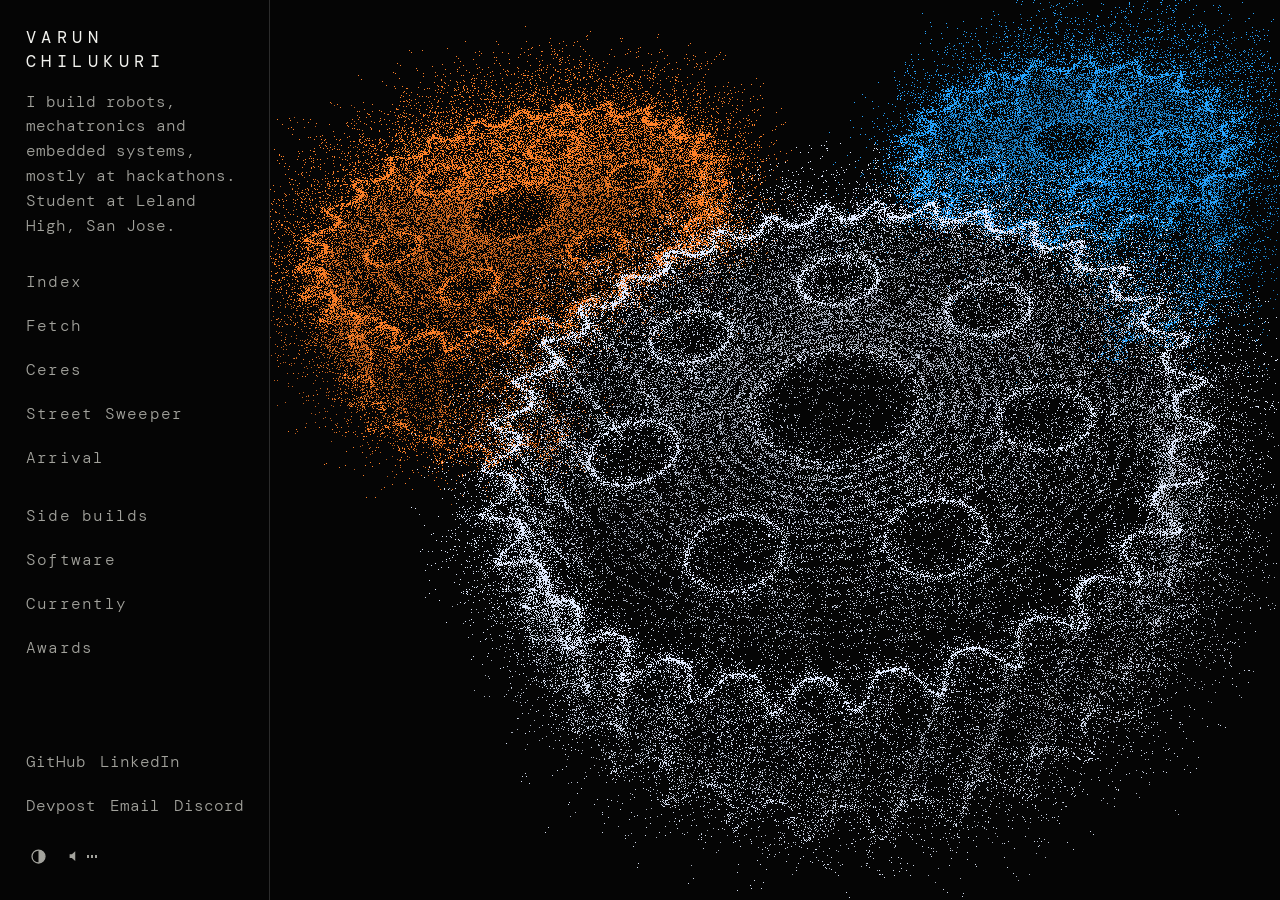
==== index.html @ 0a439619 "Add Index at the top of the projects, and 1st Overall at Bay Valley Hacks to Awards Co-Authored-By: " ====
<!DOCTYPE html>
<html lang="en">
<head>
<meta charset="UTF-8">
<meta name="viewport" content="width=device-width, initial-scale=1.0">
<title>Varun Chilukuri</title>
<meta name="description" content="Varun Chilukuri is a student engineer at Leland High School building robots, mechatronics and embedded systems, mostly at hackathons.">
<meta name="author" content="Varun Chilukuri">
<meta name="keywords" content="Varun Chilukuri, robotics, mechatronics, embedded systems, Fetch robot, Ceres, Leland High School, hackathon, CAD, 3D printing">
<meta name="theme-color" content="#050505">
<meta name="color-scheme" content="dark">

<meta property="og:type" content="profile">
<meta property="og:title" content="Varun Chilukuri">
<meta property="og:description" content="Student engineer building robots, mechatronics and embedded systems from scratch.">
<meta property="og:image" content="images/fetch-1.jpg">
<meta name="twitter:card" content="summary_large_image">
<meta name="twitter:title" content="Varun Chilukuri">
<meta name="twitter:description" content="Student engineer building robots, mechatronics and embedded systems from scratch.">
<meta name="twitter:image" content="images/fetch-1.jpg">

<link rel="icon" type="image/svg+xml" href="images/favicon.svg">
<link rel="icon" type="image/png" sizes="32x32" href="images/favicon-32.png">
<link rel="icon" type="image/png" sizes="512x512" href="images/favicon-512.png">
<link rel="apple-touch-icon" sizes="180x180" href="images/apple-touch-icon.png">
<link rel="preconnect" href="https://fonts.googleapis.com">
<link rel="preconnect" href="https://fonts.gstatic.com" crossorigin>
<link href="https://fonts.googleapis.com/css2?family=DM+Mono:wght@300;400&display=swap" rel="stylesheet">
<link rel="stylesheet" href="css/style.css?v=815">

<script type="application/ld+json">
{
  "@context": "https://schema.org",
  "@type": "Person",
  "name": "Varun Chilukuri",
  "alternateName": "vrun-systems26",
  "description": "Student engineer specializing in robotics, mechatronics, embedded systems, and 3D printing. Built Index, a voice-controlled robotic cabinet (1st Place Overall at Bay Valley Hacks), and co-founded Fetch (1st Place Overall at CSI Hacks).",
  "affiliation": { "@type": "EducationalOrganization", "name": "Leland High School" },
  "jobTitle": "Student Engineer",
  "knowsAbout": ["Robotics", "Mechatronics", "Embedded Systems", "CAD", "3D Printing", "Electronics"],
  "address": { "@type": "PostalAddress", "addressLocality": "San Jose", "addressRegion": "CA", "addressCountry": "US" },
  "sameAs": [
    "https://github.com/vrun-systems26",
    "https://www.linkedin.com/in/varunchilukuri26/",
    "https://devpost.com/varunchilukuri7"
  ]
}
</script>
<script>try { if (localStorage.getItem("vc-bg") === "paper") document.documentElement.dataset.bg = "paper"; } catch (e) {}</script>
</head>
<body>
<canvas id="c" aria-hidden="true"></canvas>
<main class="deck" id="deck"></main>
<noscript><main style="max-width:680px;margin:0 auto;padding:24px"><h1>Varun Chilukuri</h1><p>I build robots, mechatronics and embedded systems, mostly at hackathons. Student at Leland High, San Jose.</p><section><h2>Index</h2><p>Solo · 1st Overall, Bay Valley Hacks</p><img src="images/index-1.jpg" alt="Index, a robotic cabinet with 15 compartments on a 3-axis gantry, next to the laptop running its voice agent" style="max-width:100%"><p>A voice-controlled robotic cabinet. Ask for what you need, by voice or from your phone, and a 3-axis robot pulls the exact tray out of 15 compartments, brings it within reach, and puts it back when you&#x27;re done. Made for people who can&#x27;t easily reach, search or remember, for about $300 in parts.</p><p>The AI voice agent can only act through verified commands: the page sends GO n, and the robot has to answer ACK n or the move is rejected. It only offers what&#x27;s in stock and moves only after you say yes.</p><p>Controller: Maker-ESP32 with its own Wi-Fi and phone page</p><p>Motion: X and Z steppers on belts and linear rails; servo rack and pinion for depth</p><p>Gripper: Electromagnet onto a steel washer in each 3D-printed tray</p><p>Voice: ElevenLabs agent with three client tools</p><p><a href="https://github.com/vrun-systems26/IndeX">GitHub ↗</a></p><p><a href="https://index-robot-cabinet.vercel.app">Live ↗</a></p><p><a href="https://youtu.be/VH-3CrXZQcE">Demo ↗</a></p></section><section><h2>Fetch</h2><p>Co-founder · hardware lead · CSI Hacks</p><img src="images/fetch-1.jpg" alt="Fetch, a mecanum-drive robot with a trash-can body, on a tile floor" style="max-width:100%"><p>A trash can that drives itself to whoever calls it, finding its way with AprilTags instead of lidar. Built in about 8 hours; I did the CAD, electronics and hardware.</p><p>Compute: Pi 4 + Arduino Uno R4</p><p>Drive: 4× NEMA 17, mecanum</p><p>Navigation: AprilTag + QR, ultrasonic e-stop</p><p><a href="https://github.com/vrun-systems26/Fetch-CSI-Hacks">GitHub ↗</a></p><p><a href="https://devpost.com/varunchilukuri7">Devpost ↗</a></p></section><section><h2>Ceres</h2><p>Co-founder · hardware lead · Berkeley Robotics Hackathon</p><img src="images/ceres-1.jpg" alt="Ceres agriculture robot, four-wheel chassis with pan-tilt camera mount" style="max-width:100%"><p>An affordable crop-scouting robot that spots diseased leaves with a VLM we trained, and probes the soil with a rack-and-pinion arm. Built in about 7 hours; I did the hardware.</p><p>Compute: Pi 4 + Arduino Mega</p><p>Drive: 4WD, dual L298N</p><p>Sensing: MG996R pan-tilt camera, STEMMA soil probe</p><p><a href="https://github.com/vrun-systems26/Ceres/tree/master">GitHub ↗</a></p><p><a href="https://www.youtube.com/watch?v=oX8thTSngGY">Demo ↗</a></p></section><section><h2>Street Sweeper</h2><p>Team of 4 · hardware &amp; electronics · Milpitas Hacks</p><img src="images/street-sweeper-1.jpg" alt="Street Sweeper robot with a phone mounted as its camera" style="max-width:100%"><p>A trash-collecting robot you drive by typing commands, so playing with it doubles as a coding lesson.</p><p>Compute: ESP32</p><p>Drive: L298N, two-wheel drive</p><p>Intake: Camera-guided</p><p><a href="https://github.com/vrun-systems26/Street-Sweeper-Milpitas-Hacks">GitHub ↗</a></p></section><section><h2>Arrival</h2><p>Team of 30 · people &amp; safety lead · Nebius × NVIDIA AI Hackathon</p><img src="images/arrival-1.jpg" alt="One iPhone scan of a kitchen drawn up as a floor plan, with the scan path" style="max-width:100%"><p>One iPhone scan of a kitchen becomes a physics twin, a robot arm working around walking people, and a dataset NVIDIA GR00T trains on. Fine-tuned on it, GR00T passed 39 of 48 trials, up from 26. I stress-tested every room (288 of 288 runs, zero contacts with people), hunted down bugs and gaps, and recorded much of the demo video.</p><p>Led: People &amp; safety</p><p>Built: RoboCasa layouts within 2.5 cm; 104 demos from 14 human ones</p><p>Fixed: Walker contacts 3 → 0; Franka oven 12/14 → 14/14</p><p>Shipped: 41 of 418 merged PRs</p><p><a href="https://github.com/AvnehSBhatia/ExeaLabsNvidiaHacks">GitHub ↗</a></p><p><a href="https://arrival.exealabs.org">Live ↗</a></p><p><a href="https://www.youtube.com/watch?v=EdZCukpGx00">Demo ↗</a></p></section><section><h2>HocDiuTempusSumpsit</h2><p>Solo · Bluetooth robotic arm</p><img src="images/arm-2.jpg" alt="HocDiuTempusSumpsit robotic arm with its wireless remote" style="max-width:100%"><p>A 4-bar linkage arm with a three-finger helical-gear gripper. When the elbow couldn&#x27;t hold the load, I reworked the joint geometry instead of buying a bigger servo.</p><p>Control: 2× ESP-WROOM-32 + PCA9685, BLE</p><p>Servos: MG996R, SG90, A330</p><p><a href="https://github.com/vrun-systems26/Bluetooth-Robotic-Arm">GitHub ↗</a></p></section><section><h2>The Eclipse Lamp</h2><p>Covert hardware</p><img src="images/eclipse-lamp-device.jpg" alt="The Eclipse Lamp internals, Raspberry Pi, gears, and 3D-printed shutter housing" style="max-width:100%"><p>Looks like a normal lamp. Inside, a motorized shutter and a sweeping camera spot people and alert your phone.</p><p><a href="https://github.com/vrun-systems26/The-Eclipse-Lamp">GitHub ↗</a></p></section><section><h2>MagLift</h2><p>Solo · science fair</p><img src="images/maglift.jpg" alt="MagLift science fair board with the magnetic crane prototype" style="max-width:100%"><p>A magnetic crane prototype with joystick and touch-pad control. Designed, built and coded solo.</p></section><section><h2>MARS-61</h2><p>Concept · on hold</p><img src="images/mars61.jpg" alt="MARS-61 herringbone gear reduction next to its NEMA 17 drive motor" style="max-width:100%"><p>A heavy arm with a dual NEMA 17 shoulder and a custom 5:17 herringbone reduction. On hold, not forgotten.</p></section><section><h2>Gaming Mouse</h2><p>Built from scratch</p><img src="images/gaming-mouse.jpg" alt="Custom gaming mouse CAD model with a hex-vented shell" style="max-width:100%"><p>A mouse on a XIAO ESP32-S3 with an optical sensor, LiPo power, and arrow keys built into the shell.</p><p><a href="https://github.com/vrun-systems26/Custom-Gaming-Mouse">GitHub ↗</a></p></section><section><h2>WattWatch</h2><p>Non-invasive current sensing · ESP32</p><img src="images/wattwatch-1.jpg" alt="WattWatch PCB 3D render with the ESP32 module, current-sense, alarm and LED sections" style="max-width:100%"><p>Clips onto an appliance&#x27;s power cord, with no wiring cut, and checks the current it draws against whether anyone is in the room. Left on in an empty room, it sounds an alarm and sends a push to your phone.</p><p>Sensing: SCT-013 current clamp, PIR motion</p><p>Compute: ESP32, true-RMS sampling</p><p>Alerts: Buzzer, OLED, WiFi push</p><p>Board: KiCad schematic + PCB, ERC/DRC clean</p><p><a href="https://github.com/vrun-systems26/WattWatch">GitHub ↗</a></p></section><section><h2>Dial</h2><p>Voice payments on Mantle</p><img src="images/dial-1.jpg" alt="Dial home page: send money home with one phone call" style="max-width:100%"><p>Send money home by talking to a voice agent in your own language. The dollars lock on the Mantle blockchain in seconds, family picks up cash at a corner shop with a 6-digit code, and anything left uncollected is refunded automatically. No smartphone, bank or app needed on either side.</p><p>Voice: ElevenLabs agent, Gemini 2.5 Flash</p><p>Chain: Solidity checks contract on Mantle</p><p>Server: Node + Express on Vercel</p><p><a href="https://github.com/vrun-systems26/Dial">GitHub ↗</a></p><p><a href="https://dial-a-dollar.vercel.app">Live ↗</a></p></section><section><h2>Recall</h2><p>Solo · speech AI for early signs of dementia</p><img src="images/recall-1.jpg" alt="Recall&#x27;s result for one check-in: a speech-change score and the markers outside the typical range" style="max-width:100%"><p>A two-minute daily voice check-in for an aging parent. A friendly voice asks one question, the parent answers out loud, and Recall scores how they spoke: pauses, word-finding gaps, vague words, vocabulary. The family watches the trend over weeks and raises a lasting change with a doctor.</p><p>The models that scored highest had learned the recordings, not the people, and failed a sanity check I built. I shipped the best model that passed. A prototype, not medical advice.</p><p>Data: 450 public interview clips, 215 people (DementiaNet)</p><p>Speech: faster-whisper transcript, 17 speech markers</p><p>Model: Knowledge-guided markers + MiniLM ensemble</p><p>Testing: No speaker in both train and test; synthetic sanity check</p><p><a href="https://github.com/vrun-systems26/recall">GitHub ↗</a></p></section><h2>Currently</h2><p>Quicksilver 604: My school&#x27;s robotics team. I also volunteer teaching LEGO robotics to elementary and middle schoolers.</p><p>Synopsys Championship: Structure-Borne Vibration Communication and Localization for In-Pipe Inspection Robots</p><p>Hackathon Club: Co-founder and vice president. About 40 members; we teach students to build projects and win hackathons.</p><p><a href="https://almadenhacks.com/">Almaden Hacks</a>: Helping host this high school hackathon for software and hardware projects in San Jose.</p><p>Speech &amp; Debate: Public forum and impromptu.</p><h2>Awards</h2><p>1st Overall, Bay Valley Hacks: Index · 400+ hackers</p><p>1st Overall, CSI Hacks: Fetch · 82+ teams</p><p>2nd Open Hardware, Berkeley Robotics Hackathon: Ceres · 80+ teams, high schoolers only</p><p>2nd Interactive Learning, Milpitas Hacks: Street Sweeper · 220+ participants</p><p>2nd Leland High School Science Fair: MagLift · 30+ submissions</p><p>1st Dan black belt, Taekwondo: Testing for 2nd Dan in December</p><p><a href="https://github.com/vrun-systems26">GitHub</a></p><p><a href="https://www.linkedin.com/in/varunchilukuri26/">LinkedIn</a></p><p><a href="https://devpost.com/varunchilukuri7">Devpost</a></p></main></noscript>
<script src="js/content.js?v=815"></script>
<script src="js/script.js?v=815"></script>
</body>
</html>
---- css/style.css ----
/* =========================================================
   Varun Chilukuri, portfolio
   pictures made of dust; a black or paper background;
   a computer gets side panels, a phone gets stacked cards
   ========================================================= */

:root { --bk: #050505; --w: #f2f2ee; --mu: #a3a39d; --rule: #2c2c2c; --card: rgba(9, 9, 9, 0.9); --ac: #e4e6ea; --act: var(--ac); --mono: "DM Mono", ui-monospace, monospace; color-scheme: dark; }
:root[data-bg="paper"] { --bk: #ebe4d4; --w: #2a2620; --mu: #5b564b; --rule: #cfc6b2; --card: rgba(244, 238, 224, 0.93); --act: color-mix(in srgb, var(--ac) 52%, #241f18); color-scheme: light; }
*, *::before, *::after { box-sizing: border-box; }
html { -webkit-text-size-adjust: 100%; text-size-adjust: 100%; }
html, body { height: 100%; }
body { margin: 0; background: var(--bk); color: var(--w); font: 300 15.5px/1.6 var(--mono); overflow: hidden; transition: background 0.7s, color 0.5s; }
:root[data-bg="paper"] body { font-weight: 400; }
img { display: block; max-width: 100%; }
a { color: inherit; }
button { font: inherit; color: inherit; background: none; border: 0; padding: 0; cursor: pointer; }
h1, h2, p, dl, dd, ol, ul, figure { margin: 0; padding: 0; }
ol, ul { list-style: none; }
b { font-weight: inherit; }
em { font-style: inherit; }
[hidden] { display: none !important; }
[tabindex="-1"]:focus { outline: none; }
:focus-visible { outline: 2px solid var(--act); outline-offset: 3px; }
::selection { background: var(--act); color: var(--bk); }

#c { position: fixed; top: 0; left: 0; width: 100%; height: 100%; height: 100lvh; display: block; }

.side { position: fixed; left: 0; top: 0; bottom: 0; width: 270px; display: flex; flex-direction: column; padding: 26px 22px 22px 26px; overflow-y: auto; scrollbar-width: none; z-index: 3; background: var(--bk); border-right: 1px solid var(--rule); transition: background 0.7s, border-color 0.7s; }
.name { font: 400 17px/1.4 var(--mono); letter-spacing: 0.32em; text-transform: uppercase; }
.name span, .name em { display: block; }
.bio { margin: 16px 0 22px; color: var(--mu); }
.list { display: flex; flex-direction: column; margin-bottom: 14px; }
.list a { position: relative; display: flex; align-items: center; min-height: 44px; text-decoration: none; letter-spacing: 0.08em; color: var(--mu); transition: color 0.3s, padding 0.3s; }
.list a:hover, .list a.is-open { color: var(--act); padding-left: 16px; }
.list a.is-open::before { content: ""; position: absolute; left: 0; top: 50%; width: 7px; height: 7px; margin-top: -4px; background: var(--act); }
.foot { margin-top: auto; padding-top: 16px; }
.foot-row { display: flex; flex-wrap: wrap; align-items: flex-end; justify-content: space-between; gap: 6px 12px; }
.links { display: flex; flex-wrap: wrap; gap: 0 14px; }
.links a, .links button { display: inline-flex; align-items: center; justify-content: center; min-height: 44px; min-width: 44px; text-decoration: none; color: var(--mu); transition: color 0.2s; }
.links a:hover, .links button:hover { color: var(--act); }
.ctl { display: flex; margin-left: -10px; }
.sound, .theme { flex: 0 0 auto; width: 44px; height: 44px; display: inline-flex; align-items: center; justify-content: center; gap: 2px; color: var(--mu); transition: color 0.2s; }
.sound:hover, .theme:hover { color: var(--act); }
.theme svg { width: 19px; height: 19px; transition: transform 0.6s cubic-bezier(0.2, 0.8, 0.2, 1); }
:root[data-bg="paper"] .theme svg { transform: rotate(180deg); }
.sound svg { width: 18px; height: 18px; fill: currentColor; }
.bars { display: inline-flex; align-items: center; gap: 2px; height: 14px; }
.bars i { width: 2px; height: 3px; background: currentColor; }
.sound[aria-pressed="true"] { color: var(--act); }
.sound[aria-pressed="true"] .bars i { animation: bar 0.9s ease-in-out infinite; }
.sound[aria-pressed="true"] .bars i:nth-child(2) { animation-delay: -0.3s; }
.sound[aria-pressed="true"] .bars i:nth-child(3) { animation-delay: -0.6s; }
@keyframes bar { 0%, 100% { height: 3px; } 50% { height: 13px; } }
.now { display: inline-flex; align-items: center; min-height: 44px; font-size: 13.5px; text-decoration: none; color: var(--mu); }
.now:hover { color: var(--act); }
.sound-note { font-size: 13.5px; color: var(--mu); }

.pop { position: fixed; left: 270px; top: 0; bottom: 0; width: 350px; padding: 26px 24px 40px; overflow-y: auto; background: var(--bk); border-right: 1px solid var(--rule); z-index: 2; scrollbar-width: thin; scrollbar-color: var(--rule) transparent; transition: background 0.7s, border-color 0.7s; }
.pop.in { animation: slide 0.7s cubic-bezier(0.2, 0.8, 0.2, 1); }
@keyframes slide { from { transform: translateX(-100%); } }
.pane-head { display: flex; align-items: flex-start; justify-content: space-between; gap: 12px; margin-bottom: 4px; }
.pane-head h2 { min-width: 0; overflow-wrap: anywhere; font: 400 20px/1.35 var(--mono); letter-spacing: 0.24em; text-transform: uppercase; color: var(--act); padding-top: 8px; }
.close { flex: 0 0 auto; width: 44px; height: 44px; display: grid; place-items: center; color: var(--mu); }
.close:hover { color: var(--act); }
.close svg { width: 22px; height: 22px; fill: none; stroke: currentColor; stroke-width: 1.6; stroke-linecap: round; }
.meta { color: var(--mu); margin-bottom: 14px; }
.gallery { margin-bottom: 16px; }
.gallery .main { width: 100%; height: auto; max-height: 52vh; object-fit: contain; }
.thumbs { display: flex; flex-wrap: wrap; gap: 8px; margin-top: 10px; }
.thumbs button { width: 60px; height: 44px; overflow: hidden; border: 1px solid var(--rule); opacity: 0.7; transition: opacity 0.2s; }
.thumbs button:hover { opacity: 1; }
.thumbs button[aria-pressed="true"] { border-color: var(--act); opacity: 1; }
.thumbs img { width: 100%; height: 100%; object-fit: contain; }
.body { margin-bottom: 14px; }
.spec { margin-bottom: 10px; }
.spec div { display: grid; grid-template-columns: 96px 1fr; gap: 12px; padding: 8px 0; border-top: 1px solid var(--rule); }
.spec dt { color: var(--act); }
.out { display: flex; flex-wrap: wrap; gap: 0 22px; }
.out a { display: inline-flex; align-items: center; min-height: 44px; color: var(--w); text-underline-offset: 4px; letter-spacing: 0.08em; }
.out a:hover { color: var(--act); }
.awards li { display: grid; grid-template-columns: 58px 1fr; gap: 12px; padding: 12px 0; border-bottom: 1px solid var(--rule); }
.notes li { padding: 12px 0; border-bottom: 1px solid var(--rule); }
.awards b, .notes b, .sub { display: block; }
.ext { display: inline-flex; align-items: center; min-height: 44px; margin: -11px 0 -8px; text-underline-offset: 4px; }
.ext:hover { color: var(--act); }
.place { color: var(--act); letter-spacing: 0.1em; }
.sub { color: var(--mu); }
.pop .list a { color: var(--w); }
.pop .list a:hover, .pop .list a.is-open { color: var(--act); }

.sc-frame { position: fixed; right: 14px; bottom: 14px; z-index: 70; width: min(300px, calc(100vw - 28px)); height: 20px; border: 0; opacity: 0; pointer-events: none; }
.sc-frame.is-shown { opacity: 1; pointer-events: auto; }
.toast { position: fixed; left: 50%; bottom: 24px; z-index: 90; max-width: calc(100vw - 32px); padding: 12px 18px; background: var(--w); color: var(--bk); font-size: 14.5px; opacity: 0; transform: translate(-50%, 16px); pointer-events: none; transition: opacity 0.25s, transform 0.3s; }
.toast.is-on { opacity: 1; transform: translate(-50%, 0); }

/* ---------- phones and tablets: the graphic has its own section on top; solid cards below, the open one first ---------- */
@media (max-width: 1099px) {
  :root { --top: clamp(270px, 54svh, 560px); }
  html, body { height: auto; }
  body { overflow: auto; overflow-x: hidden; }
  #c { position: absolute; height: var(--top); }
  .deck { position: relative; z-index: 1; display: flex; flex-direction: column; gap: 14px; max-width: 680px; margin: 0 auto; padding: var(--top) 12px 28px; }
  .card { border: 1px solid var(--rule); border-radius: 16px; background: var(--bk); }
  .side, .pop { position: relative; inset: auto; width: auto; overflow: visible; padding: 22px 20px 16px; }
  .name { font-size: 18px; }
  .foot { margin-top: 4px; }
  body.is-open .pop { order: 1; } body.is-open #stack { order: 2; } body.is-open .side { order: 3; }
  .pop.in { animation: rise 0.55s cubic-bezier(0.2, 0.8, 0.2, 1); }
  @keyframes rise { from { transform: translateY(-14px); opacity: 0; } }
  .pane-head { margin-bottom: 6px; }
}
@media (prefers-reduced-motion: reduce) { *, *::before, *::after { animation: none !important; transition: none !important; } }
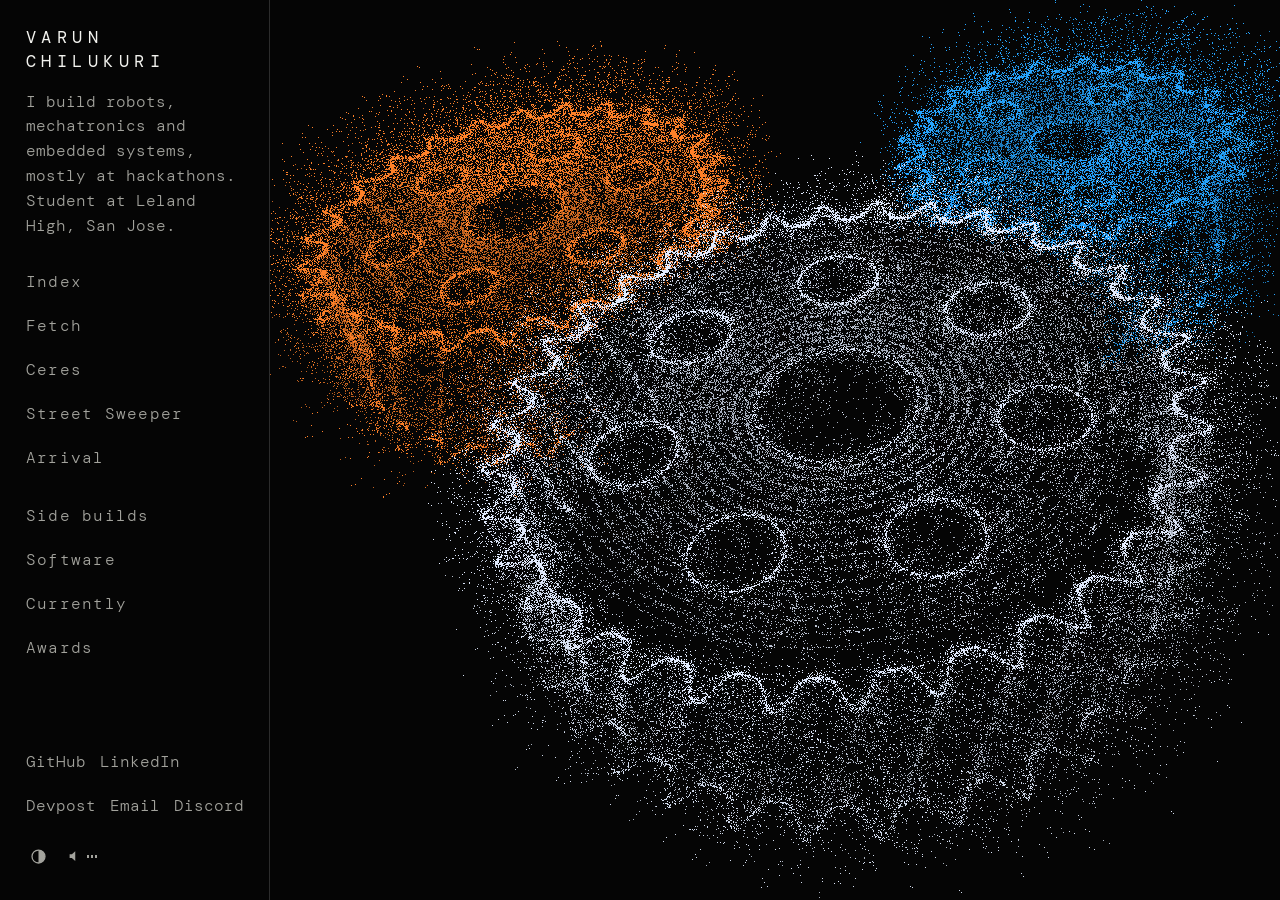
==== commit 1c940654: "Add High Honors at the Veritas AI International High School Hackathon to Awards Co-Authored-By: Clau" ====
--- a/index.html
+++ b/index.html
@@ -26,7 +26,7 @@
 <link rel="preconnect" href="https://fonts.googleapis.com">
 <link rel="preconnect" href="https://fonts.gstatic.com" crossorigin>
 <link href="https://fonts.googleapis.com/css2?family=DM+Mono:wght@300;400&display=swap" rel="stylesheet">
-<link rel="stylesheet" href="css/style.css?v=815">
+<link rel="stylesheet" href="css/style.css?v=816">
 
 <script type="application/ld+json">
 {
@@ -51,8 +51,8 @@
 <body>
 <canvas id="c" aria-hidden="true"></canvas>
 <main class="deck" id="deck"></main>
-<noscript><main style="max-width:680px;margin:0 auto;padding:24px"><h1>Varun Chilukuri</h1><p>I build robots, mechatronics and embedded systems, mostly at hackathons. Student at Leland High, San Jose.</p><section><h2>Index</h2><p>Solo · 1st Overall, Bay Valley Hacks</p><img src="images/index-1.jpg" alt="Index, a robotic cabinet with 15 compartments on a 3-axis gantry, next to the laptop running its voice agent" style="max-width:100%"><p>A voice-controlled robotic cabinet. Ask for what you need, by voice or from your phone, and a 3-axis robot pulls the exact tray out of 15 compartments, brings it within reach, and puts it back when you&#x27;re done. Made for people who can&#x27;t easily reach, search or remember, for about $300 in parts.</p><p>The AI voice agent can only act through verified commands: the page sends GO n, and the robot has to answer ACK n or the move is rejected. It only offers what&#x27;s in stock and moves only after you say yes.</p><p>Controller: Maker-ESP32 with its own Wi-Fi and phone page</p><p>Motion: X and Z steppers on belts and linear rails; servo rack and pinion for depth</p><p>Gripper: Electromagnet onto a steel washer in each 3D-printed tray</p><p>Voice: ElevenLabs agent with three client tools</p><p><a href="https://github.com/vrun-systems26/IndeX">GitHub ↗</a></p><p><a href="https://index-robot-cabinet.vercel.app">Live ↗</a></p><p><a href="https://youtu.be/VH-3CrXZQcE">Demo ↗</a></p></section><section><h2>Fetch</h2><p>Co-founder · hardware lead · CSI Hacks</p><img src="images/fetch-1.jpg" alt="Fetch, a mecanum-drive robot with a trash-can body, on a tile floor" style="max-width:100%"><p>A trash can that drives itself to whoever calls it, finding its way with AprilTags instead of lidar. Built in about 8 hours; I did the CAD, electronics and hardware.</p><p>Compute: Pi 4 + Arduino Uno R4</p><p>Drive: 4× NEMA 17, mecanum</p><p>Navigation: AprilTag + QR, ultrasonic e-stop</p><p><a href="https://github.com/vrun-systems26/Fetch-CSI-Hacks">GitHub ↗</a></p><p><a href="https://devpost.com/varunchilukuri7">Devpost ↗</a></p></section><section><h2>Ceres</h2><p>Co-founder · hardware lead · Berkeley Robotics Hackathon</p><img src="images/ceres-1.jpg" alt="Ceres agriculture robot, four-wheel chassis with pan-tilt camera mount" style="max-width:100%"><p>An affordable crop-scouting robot that spots diseased leaves with a VLM we trained, and probes the soil with a rack-and-pinion arm. Built in about 7 hours; I did the hardware.</p><p>Compute: Pi 4 + Arduino Mega</p><p>Drive: 4WD, dual L298N</p><p>Sensing: MG996R pan-tilt camera, STEMMA soil probe</p><p><a href="https://github.com/vrun-systems26/Ceres/tree/master">GitHub ↗</a></p><p><a href="https://www.youtube.com/watch?v=oX8thTSngGY">Demo ↗</a></p></section><section><h2>Street Sweeper</h2><p>Team of 4 · hardware &amp; electronics · Milpitas Hacks</p><img src="images/street-sweeper-1.jpg" alt="Street Sweeper robot with a phone mounted as its camera" style="max-width:100%"><p>A trash-collecting robot you drive by typing commands, so playing with it doubles as a coding lesson.</p><p>Compute: ESP32</p><p>Drive: L298N, two-wheel drive</p><p>Intake: Camera-guided</p><p><a href="https://github.com/vrun-systems26/Street-Sweeper-Milpitas-Hacks">GitHub ↗</a></p></section><section><h2>Arrival</h2><p>Team of 30 · people &amp; safety lead · Nebius × NVIDIA AI Hackathon</p><img src="images/arrival-1.jpg" alt="One iPhone scan of a kitchen drawn up as a floor plan, with the scan path" style="max-width:100%"><p>One iPhone scan of a kitchen becomes a physics twin, a robot arm working around walking people, and a dataset NVIDIA GR00T trains on. Fine-tuned on it, GR00T passed 39 of 48 trials, up from 26. I stress-tested every room (288 of 288 runs, zero contacts with people), hunted down bugs and gaps, and recorded much of the demo video.</p><p>Led: People &amp; safety</p><p>Built: RoboCasa layouts within 2.5 cm; 104 demos from 14 human ones</p><p>Fixed: Walker contacts 3 → 0; Franka oven 12/14 → 14/14</p><p>Shipped: 41 of 418 merged PRs</p><p><a href="https://github.com/AvnehSBhatia/ExeaLabsNvidiaHacks">GitHub ↗</a></p><p><a href="https://arrival.exealabs.org">Live ↗</a></p><p><a href="https://www.youtube.com/watch?v=EdZCukpGx00">Demo ↗</a></p></section><section><h2>HocDiuTempusSumpsit</h2><p>Solo · Bluetooth robotic arm</p><img src="images/arm-2.jpg" alt="HocDiuTempusSumpsit robotic arm with its wireless remote" style="max-width:100%"><p>A 4-bar linkage arm with a three-finger helical-gear gripper. When the elbow couldn&#x27;t hold the load, I reworked the joint geometry instead of buying a bigger servo.</p><p>Control: 2× ESP-WROOM-32 + PCA9685, BLE</p><p>Servos: MG996R, SG90, A330</p><p><a href="https://github.com/vrun-systems26/Bluetooth-Robotic-Arm">GitHub ↗</a></p></section><section><h2>The Eclipse Lamp</h2><p>Covert hardware</p><img src="images/eclipse-lamp-device.jpg" alt="The Eclipse Lamp internals, Raspberry Pi, gears, and 3D-printed shutter housing" style="max-width:100%"><p>Looks like a normal lamp. Inside, a motorized shutter and a sweeping camera spot people and alert your phone.</p><p><a href="https://github.com/vrun-systems26/The-Eclipse-Lamp">GitHub ↗</a></p></section><section><h2>MagLift</h2><p>Solo · science fair</p><img src="images/maglift.jpg" alt="MagLift science fair board with the magnetic crane prototype" style="max-width:100%"><p>A magnetic crane prototype with joystick and touch-pad control. Designed, built and coded solo.</p></section><section><h2>MARS-61</h2><p>Concept · on hold</p><img src="images/mars61.jpg" alt="MARS-61 herringbone gear reduction next to its NEMA 17 drive motor" style="max-width:100%"><p>A heavy arm with a dual NEMA 17 shoulder and a custom 5:17 herringbone reduction. On hold, not forgotten.</p></section><section><h2>Gaming Mouse</h2><p>Built from scratch</p><img src="images/gaming-mouse.jpg" alt="Custom gaming mouse CAD model with a hex-vented shell" style="max-width:100%"><p>A mouse on a XIAO ESP32-S3 with an optical sensor, LiPo power, and arrow keys built into the shell.</p><p><a href="https://github.com/vrun-systems26/Custom-Gaming-Mouse">GitHub ↗</a></p></section><section><h2>WattWatch</h2><p>Non-invasive current sensing · ESP32</p><img src="images/wattwatch-1.jpg" alt="WattWatch PCB 3D render with the ESP32 module, current-sense, alarm and LED sections" style="max-width:100%"><p>Clips onto an appliance&#x27;s power cord, with no wiring cut, and checks the current it draws against whether anyone is in the room. Left on in an empty room, it sounds an alarm and sends a push to your phone.</p><p>Sensing: SCT-013 current clamp, PIR motion</p><p>Compute: ESP32, true-RMS sampling</p><p>Alerts: Buzzer, OLED, WiFi push</p><p>Board: KiCad schematic + PCB, ERC/DRC clean</p><p><a href="https://github.com/vrun-systems26/WattWatch">GitHub ↗</a></p></section><section><h2>Dial</h2><p>Voice payments on Mantle</p><img src="images/dial-1.jpg" alt="Dial home page: send money home with one phone call" style="max-width:100%"><p>Send money home by talking to a voice agent in your own language. The dollars lock on the Mantle blockchain in seconds, family picks up cash at a corner shop with a 6-digit code, and anything left uncollected is refunded automatically. No smartphone, bank or app needed on either side.</p><p>Voice: ElevenLabs agent, Gemini 2.5 Flash</p><p>Chain: Solidity checks contract on Mantle</p><p>Server: Node + Express on Vercel</p><p><a href="https://github.com/vrun-systems26/Dial">GitHub ↗</a></p><p><a href="https://dial-a-dollar.vercel.app">Live ↗</a></p></section><section><h2>Recall</h2><p>Solo · speech AI for early signs of dementia</p><img src="images/recall-1.jpg" alt="Recall&#x27;s result for one check-in: a speech-change score and the markers outside the typical range" style="max-width:100%"><p>A two-minute daily voice check-in for an aging parent. A friendly voice asks one question, the parent answers out loud, and Recall scores how they spoke: pauses, word-finding gaps, vague words, vocabulary. The family watches the trend over weeks and raises a lasting change with a doctor.</p><p>The models that scored highest had learned the recordings, not the people, and failed a sanity check I built. I shipped the best model that passed. A prototype, not medical advice.</p><p>Data: 450 public interview clips, 215 people (DementiaNet)</p><p>Speech: faster-whisper transcript, 17 speech markers</p><p>Model: Knowledge-guided markers + MiniLM ensemble</p><p>Testing: No speaker in both train and test; synthetic sanity check</p><p><a href="https://github.com/vrun-systems26/recall">GitHub ↗</a></p></section><h2>Currently</h2><p>Quicksilver 604: My school&#x27;s robotics team. I also volunteer teaching LEGO robotics to elementary and middle schoolers.</p><p>Synopsys Championship: Structure-Borne Vibration Communication and Localization for In-Pipe Inspection Robots</p><p>Hackathon Club: Co-founder and vice president. About 40 members; we teach students to build projects and win hackathons.</p><p><a href="https://almadenhacks.com/">Almaden Hacks</a>: Helping host this high school hackathon for software and hardware projects in San Jose.</p><p>Speech &amp; Debate: Public forum and impromptu.</p><h2>Awards</h2><p>1st Overall, Bay Valley Hacks: Index · 400+ hackers</p><p>1st Overall, CSI Hacks: Fetch · 82+ teams</p><p>2nd Open Hardware, Berkeley Robotics Hackathon: Ceres · 80+ teams, high schoolers only</p><p>2nd Interactive Learning, Milpitas Hacks: Street Sweeper · 220+ participants</p><p>2nd Leland High School Science Fair: MagLift · 30+ submissions</p><p>1st Dan black belt, Taekwondo: Testing for 2nd Dan in December</p><p><a href="https://github.com/vrun-systems26">GitHub</a></p><p><a href="https://www.linkedin.com/in/varunchilukuri26/">LinkedIn</a></p><p><a href="https://devpost.com/varunchilukuri7">Devpost</a></p></main></noscript>
-<script src="js/content.js?v=815"></script>
-<script src="js/script.js?v=815"></script>
+<noscript><main style="max-width:680px;margin:0 auto;padding:24px"><h1>Varun Chilukuri</h1><p>I build robots, mechatronics and embedded systems, mostly at hackathons. Student at Leland High, San Jose.</p><section><h2>Index</h2><p>Solo · 1st Overall, Bay Valley Hacks</p><img src="images/index-1.jpg" alt="Index, a robotic cabinet with 15 compartments on a 3-axis gantry, next to the laptop running its voice agent" style="max-width:100%"><p>A voice-controlled robotic cabinet. Ask for what you need, by voice or from your phone, and a 3-axis robot pulls the exact tray out of 15 compartments, brings it within reach, and puts it back when you&#x27;re done. Made for people who can&#x27;t easily reach, search or remember, for about $300 in parts.</p><p>The AI voice agent can only act through verified commands: the page sends GO n, and the robot has to answer ACK n or the move is rejected. It only offers what&#x27;s in stock and moves only after you say yes.</p><p>Controller: Maker-ESP32 with its own Wi-Fi and phone page</p><p>Motion: X and Z steppers on belts and linear rails; servo rack and pinion for depth</p><p>Gripper: Electromagnet onto a steel washer in each 3D-printed tray</p><p>Voice: ElevenLabs agent with three client tools</p><p><a href="https://github.com/vrun-systems26/IndeX">GitHub ↗</a></p><p><a href="https://index-robot-cabinet.vercel.app">Live ↗</a></p><p><a href="https://youtu.be/VH-3CrXZQcE">Demo ↗</a></p></section><section><h2>Fetch</h2><p>Co-founder · hardware lead · CSI Hacks</p><img src="images/fetch-1.jpg" alt="Fetch, a mecanum-drive robot with a trash-can body, on a tile floor" style="max-width:100%"><p>A trash can that drives itself to whoever calls it, finding its way with AprilTags instead of lidar. Built in about 8 hours; I did the CAD, electronics and hardware.</p><p>Compute: Pi 4 + Arduino Uno R4</p><p>Drive: 4× NEMA 17, mecanum</p><p>Navigation: AprilTag + QR, ultrasonic e-stop</p><p><a href="https://github.com/vrun-systems26/Fetch-CSI-Hacks">GitHub ↗</a></p><p><a href="https://devpost.com/varunchilukuri7">Devpost ↗</a></p></section><section><h2>Ceres</h2><p>Co-founder · hardware lead · Berkeley Robotics Hackathon</p><img src="images/ceres-1.jpg" alt="Ceres agriculture robot, four-wheel chassis with pan-tilt camera mount" style="max-width:100%"><p>An affordable crop-scouting robot that spots diseased leaves with a VLM we trained, and probes the soil with a rack-and-pinion arm. Built in about 7 hours; I did the hardware.</p><p>Compute: Pi 4 + Arduino Mega</p><p>Drive: 4WD, dual L298N</p><p>Sensing: MG996R pan-tilt camera, STEMMA soil probe</p><p><a href="https://github.com/vrun-systems26/Ceres/tree/master">GitHub ↗</a></p><p><a href="https://www.youtube.com/watch?v=oX8thTSngGY">Demo ↗</a></p></section><section><h2>Street Sweeper</h2><p>Team of 4 · hardware &amp; electronics · Milpitas Hacks</p><img src="images/street-sweeper-1.jpg" alt="Street Sweeper robot with a phone mounted as its camera" style="max-width:100%"><p>A trash-collecting robot you drive by typing commands, so playing with it doubles as a coding lesson.</p><p>Compute: ESP32</p><p>Drive: L298N, two-wheel drive</p><p>Intake: Camera-guided</p><p><a href="https://github.com/vrun-systems26/Street-Sweeper-Milpitas-Hacks">GitHub ↗</a></p></section><section><h2>Arrival</h2><p>Team of 30 · people &amp; safety lead · Nebius × NVIDIA AI Hackathon</p><img src="images/arrival-1.jpg" alt="One iPhone scan of a kitchen drawn up as a floor plan, with the scan path" style="max-width:100%"><p>One iPhone scan of a kitchen becomes a physics twin, a robot arm working around walking people, and a dataset NVIDIA GR00T trains on. Fine-tuned on it, GR00T passed 39 of 48 trials, up from 26. I stress-tested every room (288 of 288 runs, zero contacts with people), hunted down bugs and gaps, and recorded much of the demo video.</p><p>Led: People &amp; safety</p><p>Built: RoboCasa layouts within 2.5 cm; 104 demos from 14 human ones</p><p>Fixed: Walker contacts 3 → 0; Franka oven 12/14 → 14/14</p><p>Shipped: 41 of 418 merged PRs</p><p><a href="https://github.com/AvnehSBhatia/ExeaLabsNvidiaHacks">GitHub ↗</a></p><p><a href="https://arrival.exealabs.org">Live ↗</a></p><p><a href="https://www.youtube.com/watch?v=EdZCukpGx00">Demo ↗</a></p></section><section><h2>HocDiuTempusSumpsit</h2><p>Solo · Bluetooth robotic arm</p><img src="images/arm-2.jpg" alt="HocDiuTempusSumpsit robotic arm with its wireless remote" style="max-width:100%"><p>A 4-bar linkage arm with a three-finger helical-gear gripper. When the elbow couldn&#x27;t hold the load, I reworked the joint geometry instead of buying a bigger servo.</p><p>Control: 2× ESP-WROOM-32 + PCA9685, BLE</p><p>Servos: MG996R, SG90, A330</p><p><a href="https://github.com/vrun-systems26/Bluetooth-Robotic-Arm">GitHub ↗</a></p></section><section><h2>The Eclipse Lamp</h2><p>Covert hardware</p><img src="images/eclipse-lamp-device.jpg" alt="The Eclipse Lamp internals, Raspberry Pi, gears, and 3D-printed shutter housing" style="max-width:100%"><p>Looks like a normal lamp. Inside, a motorized shutter and a sweeping camera spot people and alert your phone.</p><p><a href="https://github.com/vrun-systems26/The-Eclipse-Lamp">GitHub ↗</a></p></section><section><h2>MagLift</h2><p>Solo · science fair</p><img src="images/maglift.jpg" alt="MagLift science fair board with the magnetic crane prototype" style="max-width:100%"><p>A magnetic crane prototype with joystick and touch-pad control. Designed, built and coded solo.</p></section><section><h2>MARS-61</h2><p>Concept · on hold</p><img src="images/mars61.jpg" alt="MARS-61 herringbone gear reduction next to its NEMA 17 drive motor" style="max-width:100%"><p>A heavy arm with a dual NEMA 17 shoulder and a custom 5:17 herringbone reduction. On hold, not forgotten.</p></section><section><h2>Gaming Mouse</h2><p>Built from scratch</p><img src="images/gaming-mouse.jpg" alt="Custom gaming mouse CAD model with a hex-vented shell" style="max-width:100%"><p>A mouse on a XIAO ESP32-S3 with an optical sensor, LiPo power, and arrow keys built into the shell.</p><p><a href="https://github.com/vrun-systems26/Custom-Gaming-Mouse">GitHub ↗</a></p></section><section><h2>WattWatch</h2><p>Non-invasive current sensing · ESP32</p><img src="images/wattwatch-1.jpg" alt="WattWatch PCB 3D render with the ESP32 module, current-sense, alarm and LED sections" style="max-width:100%"><p>Clips onto an appliance&#x27;s power cord, with no wiring cut, and checks the current it draws against whether anyone is in the room. Left on in an empty room, it sounds an alarm and sends a push to your phone.</p><p>Sensing: SCT-013 current clamp, PIR motion</p><p>Compute: ESP32, true-RMS sampling</p><p>Alerts: Buzzer, OLED, WiFi push</p><p>Board: KiCad schematic + PCB, ERC/DRC clean</p><p><a href="https://github.com/vrun-systems26/WattWatch">GitHub ↗</a></p></section><section><h2>Dial</h2><p>Voice payments on Mantle</p><img src="images/dial-1.jpg" alt="Dial home page: send money home with one phone call" style="max-width:100%"><p>Send money home by talking to a voice agent in your own language. The dollars lock on the Mantle blockchain in seconds, family picks up cash at a corner shop with a 6-digit code, and anything left uncollected is refunded automatically. No smartphone, bank or app needed on either side.</p><p>Voice: ElevenLabs agent, Gemini 2.5 Flash</p><p>Chain: Solidity checks contract on Mantle</p><p>Server: Node + Express on Vercel</p><p><a href="https://github.com/vrun-systems26/Dial">GitHub ↗</a></p><p><a href="https://dial-a-dollar.vercel.app">Live ↗</a></p></section><section><h2>Recall</h2><p>Solo · speech AI for early signs of dementia</p><img src="images/recall-1.jpg" alt="Recall&#x27;s result for one check-in: a speech-change score and the markers outside the typical range" style="max-width:100%"><p>A two-minute daily voice check-in for an aging parent. A friendly voice asks one question, the parent answers out loud, and Recall scores how they spoke: pauses, word-finding gaps, vague words, vocabulary. The family watches the trend over weeks and raises a lasting change with a doctor.</p><p>The models that scored highest had learned the recordings, not the people, and failed a sanity check I built. I shipped the best model that passed. A prototype, not medical advice.</p><p>Data: 450 public interview clips, 215 people (DementiaNet)</p><p>Speech: faster-whisper transcript, 17 speech markers</p><p>Model: Knowledge-guided markers + MiniLM ensemble</p><p>Testing: No speaker in both train and test; synthetic sanity check</p><p><a href="https://github.com/vrun-systems26/recall">GitHub ↗</a></p></section><h2>Currently</h2><p>Quicksilver 604: My school&#x27;s robotics team. I also volunteer teaching LEGO robotics to elementary and middle schoolers.</p><p>Synopsys Championship: Structure-Borne Vibration Communication and Localization for In-Pipe Inspection Robots</p><p>Hackathon Club: Co-founder and vice president. About 40 members; we teach students to build projects and win hackathons.</p><p><a href="https://almadenhacks.com/">Almaden Hacks</a>: Helping host this high school hackathon for software and hardware projects in San Jose.</p><p>Speech &amp; Debate: Public forum and impromptu.</p><h2>Awards</h2><p>1st Overall, Bay Valley Hacks: Index · 400+ hackers</p><p>1st Overall, CSI Hacks: Fetch · 82+ teams</p><p>Top 30 High Honors, Veritas AI International High School Hackathon: Recall · solo · 1,000+ projects, 1,700+ students, 75+ countries · $1,250 scholarship</p><p>2nd Open Hardware, Berkeley Robotics Hackathon: Ceres · 80+ teams, high schoolers only</p><p>2nd Interactive Learning, Milpitas Hacks: Street Sweeper · 220+ participants</p><p>2nd Leland High School Science Fair: MagLift · 30+ submissions</p><p>1st Dan black belt, Taekwondo: Testing for 2nd Dan in December</p><p><a href="https://github.com/vrun-systems26">GitHub</a></p><p><a href="https://www.linkedin.com/in/varunchilukuri26/">LinkedIn</a></p><p><a href="https://devpost.com/varunchilukuri7">Devpost</a></p></main></noscript>
+<script src="js/content.js?v=816"></script>
+<script src="js/script.js?v=816"></script>
 </body>
 </html>
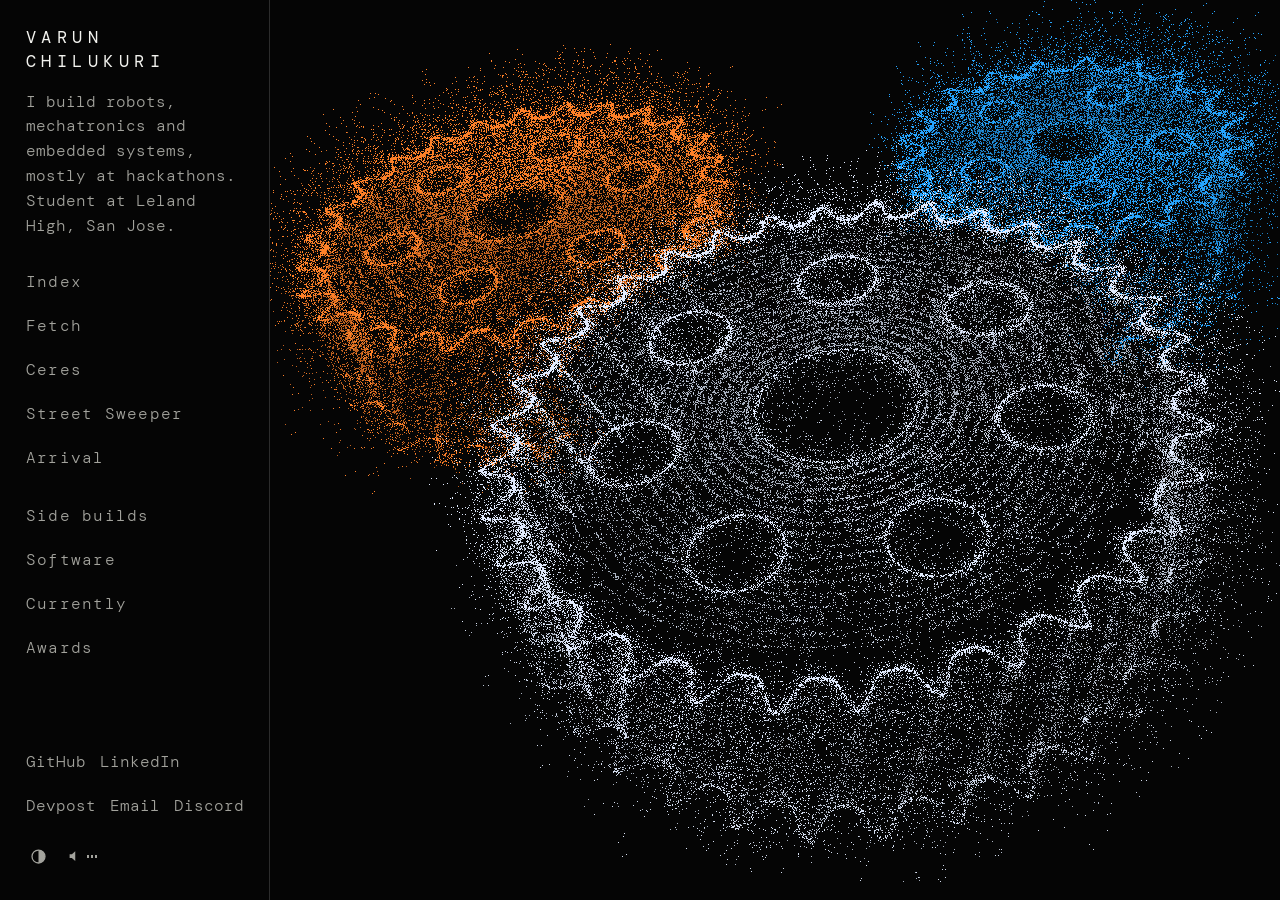
==== commit f6f5b439: "Mention the Veritas shortlist in Awards Co-Authored-By: Claude Opus 5.5 <noreply@anthropic.com>" ====
--- a/index.html
+++ b/index.html
@@ -26,7 +26,7 @@
 <link rel="preconnect" href="https://fonts.googleapis.com">
 <link rel="preconnect" href="https://fonts.gstatic.com" crossorigin>
 <link href="https://fonts.googleapis.com/css2?family=DM+Mono:wght@300;400&display=swap" rel="stylesheet">
-<link rel="stylesheet" href="css/style.css?v=816">
+<link rel="stylesheet" href="css/style.css?v=817">
 
 <script type="application/ld+json">
 {
@@ -51,8 +51,8 @@
 <body>
 <canvas id="c" aria-hidden="true"></canvas>
 <main class="deck" id="deck"></main>
-<noscript><main style="max-width:680px;margin:0 auto;padding:24px"><h1>Varun Chilukuri</h1><p>I build robots, mechatronics and embedded systems, mostly at hackathons. Student at Leland High, San Jose.</p><section><h2>Index</h2><p>Solo · 1st Overall, Bay Valley Hacks</p><img src="images/index-1.jpg" alt="Index, a robotic cabinet with 15 compartments on a 3-axis gantry, next to the laptop running its voice agent" style="max-width:100%"><p>A voice-controlled robotic cabinet. Ask for what you need, by voice or from your phone, and a 3-axis robot pulls the exact tray out of 15 compartments, brings it within reach, and puts it back when you&#x27;re done. Made for people who can&#x27;t easily reach, search or remember, for about $300 in parts.</p><p>The AI voice agent can only act through verified commands: the page sends GO n, and the robot has to answer ACK n or the move is rejected. It only offers what&#x27;s in stock and moves only after you say yes.</p><p>Controller: Maker-ESP32 with its own Wi-Fi and phone page</p><p>Motion: X and Z steppers on belts and linear rails; servo rack and pinion for depth</p><p>Gripper: Electromagnet onto a steel washer in each 3D-printed tray</p><p>Voice: ElevenLabs agent with three client tools</p><p><a href="https://github.com/vrun-systems26/IndeX">GitHub ↗</a></p><p><a href="https://index-robot-cabinet.vercel.app">Live ↗</a></p><p><a href="https://youtu.be/VH-3CrXZQcE">Demo ↗</a></p></section><section><h2>Fetch</h2><p>Co-founder · hardware lead · CSI Hacks</p><img src="images/fetch-1.jpg" alt="Fetch, a mecanum-drive robot with a trash-can body, on a tile floor" style="max-width:100%"><p>A trash can that drives itself to whoever calls it, finding its way with AprilTags instead of lidar. Built in about 8 hours; I did the CAD, electronics and hardware.</p><p>Compute: Pi 4 + Arduino Uno R4</p><p>Drive: 4× NEMA 17, mecanum</p><p>Navigation: AprilTag + QR, ultrasonic e-stop</p><p><a href="https://github.com/vrun-systems26/Fetch-CSI-Hacks">GitHub ↗</a></p><p><a href="https://devpost.com/varunchilukuri7">Devpost ↗</a></p></section><section><h2>Ceres</h2><p>Co-founder · hardware lead · Berkeley Robotics Hackathon</p><img src="images/ceres-1.jpg" alt="Ceres agriculture robot, four-wheel chassis with pan-tilt camera mount" style="max-width:100%"><p>An affordable crop-scouting robot that spots diseased leaves with a VLM we trained, and probes the soil with a rack-and-pinion arm. Built in about 7 hours; I did the hardware.</p><p>Compute: Pi 4 + Arduino Mega</p><p>Drive: 4WD, dual L298N</p><p>Sensing: MG996R pan-tilt camera, STEMMA soil probe</p><p><a href="https://github.com/vrun-systems26/Ceres/tree/master">GitHub ↗</a></p><p><a href="https://www.youtube.com/watch?v=oX8thTSngGY">Demo ↗</a></p></section><section><h2>Street Sweeper</h2><p>Team of 4 · hardware &amp; electronics · Milpitas Hacks</p><img src="images/street-sweeper-1.jpg" alt="Street Sweeper robot with a phone mounted as its camera" style="max-width:100%"><p>A trash-collecting robot you drive by typing commands, so playing with it doubles as a coding lesson.</p><p>Compute: ESP32</p><p>Drive: L298N, two-wheel drive</p><p>Intake: Camera-guided</p><p><a href="https://github.com/vrun-systems26/Street-Sweeper-Milpitas-Hacks">GitHub ↗</a></p></section><section><h2>Arrival</h2><p>Team of 30 · people &amp; safety lead · Nebius × NVIDIA AI Hackathon</p><img src="images/arrival-1.jpg" alt="One iPhone scan of a kitchen drawn up as a floor plan, with the scan path" style="max-width:100%"><p>One iPhone scan of a kitchen becomes a physics twin, a robot arm working around walking people, and a dataset NVIDIA GR00T trains on. Fine-tuned on it, GR00T passed 39 of 48 trials, up from 26. I stress-tested every room (288 of 288 runs, zero contacts with people), hunted down bugs and gaps, and recorded much of the demo video.</p><p>Led: People &amp; safety</p><p>Built: RoboCasa layouts within 2.5 cm; 104 demos from 14 human ones</p><p>Fixed: Walker contacts 3 → 0; Franka oven 12/14 → 14/14</p><p>Shipped: 41 of 418 merged PRs</p><p><a href="https://github.com/AvnehSBhatia/ExeaLabsNvidiaHacks">GitHub ↗</a></p><p><a href="https://arrival.exealabs.org">Live ↗</a></p><p><a href="https://www.youtube.com/watch?v=EdZCukpGx00">Demo ↗</a></p></section><section><h2>HocDiuTempusSumpsit</h2><p>Solo · Bluetooth robotic arm</p><img src="images/arm-2.jpg" alt="HocDiuTempusSumpsit robotic arm with its wireless remote" style="max-width:100%"><p>A 4-bar linkage arm with a three-finger helical-gear gripper. When the elbow couldn&#x27;t hold the load, I reworked the joint geometry instead of buying a bigger servo.</p><p>Control: 2× ESP-WROOM-32 + PCA9685, BLE</p><p>Servos: MG996R, SG90, A330</p><p><a href="https://github.com/vrun-systems26/Bluetooth-Robotic-Arm">GitHub ↗</a></p></section><section><h2>The Eclipse Lamp</h2><p>Covert hardware</p><img src="images/eclipse-lamp-device.jpg" alt="The Eclipse Lamp internals, Raspberry Pi, gears, and 3D-printed shutter housing" style="max-width:100%"><p>Looks like a normal lamp. Inside, a motorized shutter and a sweeping camera spot people and alert your phone.</p><p><a href="https://github.com/vrun-systems26/The-Eclipse-Lamp">GitHub ↗</a></p></section><section><h2>MagLift</h2><p>Solo · science fair</p><img src="images/maglift.jpg" alt="MagLift science fair board with the magnetic crane prototype" style="max-width:100%"><p>A magnetic crane prototype with joystick and touch-pad control. Designed, built and coded solo.</p></section><section><h2>MARS-61</h2><p>Concept · on hold</p><img src="images/mars61.jpg" alt="MARS-61 herringbone gear reduction next to its NEMA 17 drive motor" style="max-width:100%"><p>A heavy arm with a dual NEMA 17 shoulder and a custom 5:17 herringbone reduction. On hold, not forgotten.</p></section><section><h2>Gaming Mouse</h2><p>Built from scratch</p><img src="images/gaming-mouse.jpg" alt="Custom gaming mouse CAD model with a hex-vented shell" style="max-width:100%"><p>A mouse on a XIAO ESP32-S3 with an optical sensor, LiPo power, and arrow keys built into the shell.</p><p><a href="https://github.com/vrun-systems26/Custom-Gaming-Mouse">GitHub ↗</a></p></section><section><h2>WattWatch</h2><p>Non-invasive current sensing · ESP32</p><img src="images/wattwatch-1.jpg" alt="WattWatch PCB 3D render with the ESP32 module, current-sense, alarm and LED sections" style="max-width:100%"><p>Clips onto an appliance&#x27;s power cord, with no wiring cut, and checks the current it draws against whether anyone is in the room. Left on in an empty room, it sounds an alarm and sends a push to your phone.</p><p>Sensing: SCT-013 current clamp, PIR motion</p><p>Compute: ESP32, true-RMS sampling</p><p>Alerts: Buzzer, OLED, WiFi push</p><p>Board: KiCad schematic + PCB, ERC/DRC clean</p><p><a href="https://github.com/vrun-systems26/WattWatch">GitHub ↗</a></p></section><section><h2>Dial</h2><p>Voice payments on Mantle</p><img src="images/dial-1.jpg" alt="Dial home page: send money home with one phone call" style="max-width:100%"><p>Send money home by talking to a voice agent in your own language. The dollars lock on the Mantle blockchain in seconds, family picks up cash at a corner shop with a 6-digit code, and anything left uncollected is refunded automatically. No smartphone, bank or app needed on either side.</p><p>Voice: ElevenLabs agent, Gemini 2.5 Flash</p><p>Chain: Solidity checks contract on Mantle</p><p>Server: Node + Express on Vercel</p><p><a href="https://github.com/vrun-systems26/Dial">GitHub ↗</a></p><p><a href="https://dial-a-dollar.vercel.app">Live ↗</a></p></section><section><h2>Recall</h2><p>Solo · speech AI for early signs of dementia</p><img src="images/recall-1.jpg" alt="Recall&#x27;s result for one check-in: a speech-change score and the markers outside the typical range" style="max-width:100%"><p>A two-minute daily voice check-in for an aging parent. A friendly voice asks one question, the parent answers out loud, and Recall scores how they spoke: pauses, word-finding gaps, vague words, vocabulary. The family watches the trend over weeks and raises a lasting change with a doctor.</p><p>The models that scored highest had learned the recordings, not the people, and failed a sanity check I built. I shipped the best model that passed. A prototype, not medical advice.</p><p>Data: 450 public interview clips, 215 people (DementiaNet)</p><p>Speech: faster-whisper transcript, 17 speech markers</p><p>Model: Knowledge-guided markers + MiniLM ensemble</p><p>Testing: No speaker in both train and test; synthetic sanity check</p><p><a href="https://github.com/vrun-systems26/recall">GitHub ↗</a></p></section><h2>Currently</h2><p>Quicksilver 604: My school&#x27;s robotics team. I also volunteer teaching LEGO robotics to elementary and middle schoolers.</p><p>Synopsys Championship: Structure-Borne Vibration Communication and Localization for In-Pipe Inspection Robots</p><p>Hackathon Club: Co-founder and vice president. About 40 members; we teach students to build projects and win hackathons.</p><p><a href="https://almadenhacks.com/">Almaden Hacks</a>: Helping host this high school hackathon for software and hardware projects in San Jose.</p><p>Speech &amp; Debate: Public forum and impromptu.</p><h2>Awards</h2><p>1st Overall, Bay Valley Hacks: Index · 400+ hackers</p><p>1st Overall, CSI Hacks: Fetch · 82+ teams</p><p>Top 30 High Honors, Veritas AI International High School Hackathon: Recall · solo · 1,000+ projects, 1,700+ students, 75+ countries · $1,250 scholarship</p><p>2nd Open Hardware, Berkeley Robotics Hackathon: Ceres · 80+ teams, high schoolers only</p><p>2nd Interactive Learning, Milpitas Hacks: Street Sweeper · 220+ participants</p><p>2nd Leland High School Science Fair: MagLift · 30+ submissions</p><p>1st Dan black belt, Taekwondo: Testing for 2nd Dan in December</p><p><a href="https://github.com/vrun-systems26">GitHub</a></p><p><a href="https://www.linkedin.com/in/varunchilukuri26/">LinkedIn</a></p><p><a href="https://devpost.com/varunchilukuri7">Devpost</a></p></main></noscript>
-<script src="js/content.js?v=816"></script>
-<script src="js/script.js?v=816"></script>
+<noscript><main style="max-width:680px;margin:0 auto;padding:24px"><h1>Varun Chilukuri</h1><p>I build robots, mechatronics and embedded systems, mostly at hackathons. Student at Leland High, San Jose.</p><section><h2>Index</h2><p>Solo · 1st Overall, Bay Valley Hacks</p><img src="images/index-1.jpg" alt="Index, a robotic cabinet with 15 compartments on a 3-axis gantry, next to the laptop running its voice agent" style="max-width:100%"><p>A voice-controlled robotic cabinet. Ask for what you need, by voice or from your phone, and a 3-axis robot pulls the exact tray out of 15 compartments, brings it within reach, and puts it back when you&#x27;re done. Made for people who can&#x27;t easily reach, search or remember, for about $300 in parts.</p><p>The AI voice agent can only act through verified commands: the page sends GO n, and the robot has to answer ACK n or the move is rejected. It only offers what&#x27;s in stock and moves only after you say yes.</p><p>Controller: Maker-ESP32 with its own Wi-Fi and phone page</p><p>Motion: X and Z steppers on belts and linear rails; servo rack and pinion for depth</p><p>Gripper: Electromagnet onto a steel washer in each 3D-printed tray</p><p>Voice: ElevenLabs agent with three client tools</p><p><a href="https://github.com/vrun-systems26/IndeX">GitHub ↗</a></p><p><a href="https://index-robot-cabinet.vercel.app">Live ↗</a></p><p><a href="https://youtu.be/VH-3CrXZQcE">Demo ↗</a></p></section><section><h2>Fetch</h2><p>Co-founder · hardware lead · CSI Hacks</p><img src="images/fetch-1.jpg" alt="Fetch, a mecanum-drive robot with a trash-can body, on a tile floor" style="max-width:100%"><p>A trash can that drives itself to whoever calls it, finding its way with AprilTags instead of lidar. Built in about 8 hours; I did the CAD, electronics and hardware.</p><p>Compute: Pi 4 + Arduino Uno R4</p><p>Drive: 4× NEMA 17, mecanum</p><p>Navigation: AprilTag + QR, ultrasonic e-stop</p><p><a href="https://github.com/vrun-systems26/Fetch-CSI-Hacks">GitHub ↗</a></p><p><a href="https://devpost.com/varunchilukuri7">Devpost ↗</a></p></section><section><h2>Ceres</h2><p>Co-founder · hardware lead · Berkeley Robotics Hackathon</p><img src="images/ceres-1.jpg" alt="Ceres agriculture robot, four-wheel chassis with pan-tilt camera mount" style="max-width:100%"><p>An affordable crop-scouting robot that spots diseased leaves with a VLM we trained, and probes the soil with a rack-and-pinion arm. Built in about 7 hours; I did the hardware.</p><p>Compute: Pi 4 + Arduino Mega</p><p>Drive: 4WD, dual L298N</p><p>Sensing: MG996R pan-tilt camera, STEMMA soil probe</p><p><a href="https://github.com/vrun-systems26/Ceres/tree/master">GitHub ↗</a></p><p><a href="https://www.youtube.com/watch?v=oX8thTSngGY">Demo ↗</a></p></section><section><h2>Street Sweeper</h2><p>Team of 4 · hardware &amp; electronics · Milpitas Hacks</p><img src="images/street-sweeper-1.jpg" alt="Street Sweeper robot with a phone mounted as its camera" style="max-width:100%"><p>A trash-collecting robot you drive by typing commands, so playing with it doubles as a coding lesson.</p><p>Compute: ESP32</p><p>Drive: L298N, two-wheel drive</p><p>Intake: Camera-guided</p><p><a href="https://github.com/vrun-systems26/Street-Sweeper-Milpitas-Hacks">GitHub ↗</a></p></section><section><h2>Arrival</h2><p>Team of 30 · people &amp; safety lead · Nebius × NVIDIA AI Hackathon</p><img src="images/arrival-1.jpg" alt="One iPhone scan of a kitchen drawn up as a floor plan, with the scan path" style="max-width:100%"><p>One iPhone scan of a kitchen becomes a physics twin, a robot arm working around walking people, and a dataset NVIDIA GR00T trains on. Fine-tuned on it, GR00T passed 39 of 48 trials, up from 26. I stress-tested every room (288 of 288 runs, zero contacts with people), hunted down bugs and gaps, and recorded much of the demo video.</p><p>Led: People &amp; safety</p><p>Built: RoboCasa layouts within 2.5 cm; 104 demos from 14 human ones</p><p>Fixed: Walker contacts 3 → 0; Franka oven 12/14 → 14/14</p><p>Shipped: 41 of 418 merged PRs</p><p><a href="https://github.com/AvnehSBhatia/ExeaLabsNvidiaHacks">GitHub ↗</a></p><p><a href="https://arrival.exealabs.org">Live ↗</a></p><p><a href="https://www.youtube.com/watch?v=EdZCukpGx00">Demo ↗</a></p></section><section><h2>HocDiuTempusSumpsit</h2><p>Solo · Bluetooth robotic arm</p><img src="images/arm-2.jpg" alt="HocDiuTempusSumpsit robotic arm with its wireless remote" style="max-width:100%"><p>A 4-bar linkage arm with a three-finger helical-gear gripper. When the elbow couldn&#x27;t hold the load, I reworked the joint geometry instead of buying a bigger servo.</p><p>Control: 2× ESP-WROOM-32 + PCA9685, BLE</p><p>Servos: MG996R, SG90, A330</p><p><a href="https://github.com/vrun-systems26/Bluetooth-Robotic-Arm">GitHub ↗</a></p></section><section><h2>The Eclipse Lamp</h2><p>Covert hardware</p><img src="images/eclipse-lamp-device.jpg" alt="The Eclipse Lamp internals, Raspberry Pi, gears, and 3D-printed shutter housing" style="max-width:100%"><p>Looks like a normal lamp. Inside, a motorized shutter and a sweeping camera spot people and alert your phone.</p><p><a href="https://github.com/vrun-systems26/The-Eclipse-Lamp">GitHub ↗</a></p></section><section><h2>MagLift</h2><p>Solo · science fair</p><img src="images/maglift.jpg" alt="MagLift science fair board with the magnetic crane prototype" style="max-width:100%"><p>A magnetic crane prototype with joystick and touch-pad control. Designed, built and coded solo.</p></section><section><h2>MARS-61</h2><p>Concept · on hold</p><img src="images/mars61.jpg" alt="MARS-61 herringbone gear reduction next to its NEMA 17 drive motor" style="max-width:100%"><p>A heavy arm with a dual NEMA 17 shoulder and a custom 5:17 herringbone reduction. On hold, not forgotten.</p></section><section><h2>Gaming Mouse</h2><p>Built from scratch</p><img src="images/gaming-mouse.jpg" alt="Custom gaming mouse CAD model with a hex-vented shell" style="max-width:100%"><p>A mouse on a XIAO ESP32-S3 with an optical sensor, LiPo power, and arrow keys built into the shell.</p><p><a href="https://github.com/vrun-systems26/Custom-Gaming-Mouse">GitHub ↗</a></p></section><section><h2>WattWatch</h2><p>Non-invasive current sensing · ESP32</p><img src="images/wattwatch-1.jpg" alt="WattWatch PCB 3D render with the ESP32 module, current-sense, alarm and LED sections" style="max-width:100%"><p>Clips onto an appliance&#x27;s power cord, with no wiring cut, and checks the current it draws against whether anyone is in the room. Left on in an empty room, it sounds an alarm and sends a push to your phone.</p><p>Sensing: SCT-013 current clamp, PIR motion</p><p>Compute: ESP32, true-RMS sampling</p><p>Alerts: Buzzer, OLED, WiFi push</p><p>Board: KiCad schematic + PCB, ERC/DRC clean</p><p><a href="https://github.com/vrun-systems26/WattWatch">GitHub ↗</a></p></section><section><h2>Dial</h2><p>Voice payments on Mantle</p><img src="images/dial-1.jpg" alt="Dial home page: send money home with one phone call" style="max-width:100%"><p>Send money home by talking to a voice agent in your own language. The dollars lock on the Mantle blockchain in seconds, family picks up cash at a corner shop with a 6-digit code, and anything left uncollected is refunded automatically. No smartphone, bank or app needed on either side.</p><p>Voice: ElevenLabs agent, Gemini 2.5 Flash</p><p>Chain: Solidity checks contract on Mantle</p><p>Server: Node + Express on Vercel</p><p><a href="https://github.com/vrun-systems26/Dial">GitHub ↗</a></p><p><a href="https://dial-a-dollar.vercel.app">Live ↗</a></p></section><section><h2>Recall</h2><p>Solo · speech AI for early signs of dementia</p><img src="images/recall-1.jpg" alt="Recall&#x27;s result for one check-in: a speech-change score and the markers outside the typical range" style="max-width:100%"><p>A two-minute daily voice check-in for an aging parent. A friendly voice asks one question, the parent answers out loud, and Recall scores how they spoke: pauses, word-finding gaps, vague words, vocabulary. The family watches the trend over weeks and raises a lasting change with a doctor.</p><p>The models that scored highest had learned the recordings, not the people, and failed a sanity check I built. I shipped the best model that passed. A prototype, not medical advice.</p><p>Data: 450 public interview clips, 215 people (DementiaNet)</p><p>Speech: faster-whisper transcript, 17 speech markers</p><p>Model: Knowledge-guided markers + MiniLM ensemble</p><p>Testing: No speaker in both train and test; synthetic sanity check</p><p><a href="https://github.com/vrun-systems26/recall">GitHub ↗</a></p></section><h2>Currently</h2><p>Quicksilver 604: My school&#x27;s robotics team. I also volunteer teaching LEGO robotics to elementary and middle schoolers.</p><p>Synopsys Championship: Structure-Borne Vibration Communication and Localization for In-Pipe Inspection Robots</p><p>Hackathon Club: Co-founder and vice president. About 40 members; we teach students to build projects and win hackathons.</p><p><a href="https://almadenhacks.com/">Almaden Hacks</a>: Helping host this high school hackathon for software and hardware projects in San Jose.</p><p>Speech &amp; Debate: Public forum and impromptu.</p><h2>Awards</h2><p>1st Overall, Bay Valley Hacks: Index · 400+ hackers</p><p>1st Overall, CSI Hacks: Fetch · 82+ teams</p><p>Top 30 High Honors, Veritas AI International High School Hackathon: Recall · solo · shortlisted in the top 30 of 1,000+ projects, 1,700+ students, 75+ countries · $1,250 scholarship</p><p>2nd Open Hardware, Berkeley Robotics Hackathon: Ceres · 80+ teams, high schoolers only</p><p>2nd Interactive Learning, Milpitas Hacks: Street Sweeper · 220+ participants</p><p>2nd Leland High School Science Fair: MagLift · 30+ submissions</p><p>1st Dan black belt, Taekwondo: Testing for 2nd Dan in December</p><p><a href="https://github.com/vrun-systems26">GitHub</a></p><p><a href="https://www.linkedin.com/in/varunchilukuri26/">LinkedIn</a></p><p><a href="https://devpost.com/varunchilukuri7">Devpost</a></p></main></noscript>
+<script src="js/content.js?v=817"></script>
+<script src="js/script.js?v=817"></script>
 </body>
 </html>
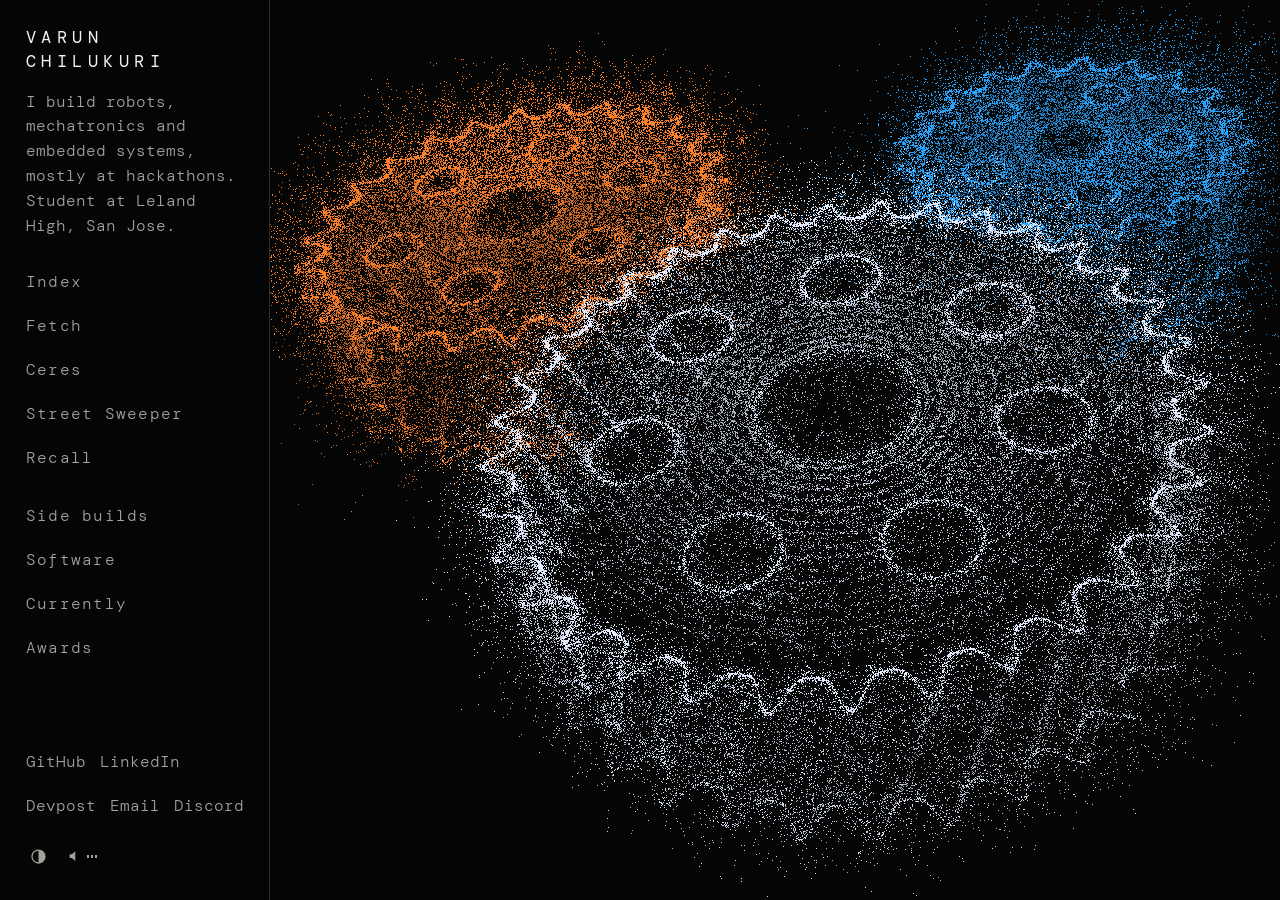
==== commit e05bbe5d: "Put Recall on the main list and move Arrival into Software Co-Authored-By: Claude Opus 5.5 <noreply@" ====
--- a/index.html
+++ b/index.html
@@ -26,7 +26,7 @@
 <link rel="preconnect" href="https://fonts.googleapis.com">
 <link rel="preconnect" href="https://fonts.gstatic.com" crossorigin>
 <link href="https://fonts.googleapis.com/css2?family=DM+Mono:wght@300;400&display=swap" rel="stylesheet">
-<link rel="stylesheet" href="css/style.css?v=817">
+<link rel="stylesheet" href="css/style.css?v=818">
 
 <script type="application/ld+json">
 {
@@ -51,8 +51,8 @@
 <body>
 <canvas id="c" aria-hidden="true"></canvas>
 <main class="deck" id="deck"></main>
-<noscript><main style="max-width:680px;margin:0 auto;padding:24px"><h1>Varun Chilukuri</h1><p>I build robots, mechatronics and embedded systems, mostly at hackathons. Student at Leland High, San Jose.</p><section><h2>Index</h2><p>Solo · 1st Overall, Bay Valley Hacks</p><img src="images/index-1.jpg" alt="Index, a robotic cabinet with 15 compartments on a 3-axis gantry, next to the laptop running its voice agent" style="max-width:100%"><p>A voice-controlled robotic cabinet. Ask for what you need, by voice or from your phone, and a 3-axis robot pulls the exact tray out of 15 compartments, brings it within reach, and puts it back when you&#x27;re done. Made for people who can&#x27;t easily reach, search or remember, for about $300 in parts.</p><p>The AI voice agent can only act through verified commands: the page sends GO n, and the robot has to answer ACK n or the move is rejected. It only offers what&#x27;s in stock and moves only after you say yes.</p><p>Controller: Maker-ESP32 with its own Wi-Fi and phone page</p><p>Motion: X and Z steppers on belts and linear rails; servo rack and pinion for depth</p><p>Gripper: Electromagnet onto a steel washer in each 3D-printed tray</p><p>Voice: ElevenLabs agent with three client tools</p><p><a href="https://github.com/vrun-systems26/IndeX">GitHub ↗</a></p><p><a href="https://index-robot-cabinet.vercel.app">Live ↗</a></p><p><a href="https://youtu.be/VH-3CrXZQcE">Demo ↗</a></p></section><section><h2>Fetch</h2><p>Co-founder · hardware lead · CSI Hacks</p><img src="images/fetch-1.jpg" alt="Fetch, a mecanum-drive robot with a trash-can body, on a tile floor" style="max-width:100%"><p>A trash can that drives itself to whoever calls it, finding its way with AprilTags instead of lidar. Built in about 8 hours; I did the CAD, electronics and hardware.</p><p>Compute: Pi 4 + Arduino Uno R4</p><p>Drive: 4× NEMA 17, mecanum</p><p>Navigation: AprilTag + QR, ultrasonic e-stop</p><p><a href="https://github.com/vrun-systems26/Fetch-CSI-Hacks">GitHub ↗</a></p><p><a href="https://devpost.com/varunchilukuri7">Devpost ↗</a></p></section><section><h2>Ceres</h2><p>Co-founder · hardware lead · Berkeley Robotics Hackathon</p><img src="images/ceres-1.jpg" alt="Ceres agriculture robot, four-wheel chassis with pan-tilt camera mount" style="max-width:100%"><p>An affordable crop-scouting robot that spots diseased leaves with a VLM we trained, and probes the soil with a rack-and-pinion arm. Built in about 7 hours; I did the hardware.</p><p>Compute: Pi 4 + Arduino Mega</p><p>Drive: 4WD, dual L298N</p><p>Sensing: MG996R pan-tilt camera, STEMMA soil probe</p><p><a href="https://github.com/vrun-systems26/Ceres/tree/master">GitHub ↗</a></p><p><a href="https://www.youtube.com/watch?v=oX8thTSngGY">Demo ↗</a></p></section><section><h2>Street Sweeper</h2><p>Team of 4 · hardware &amp; electronics · Milpitas Hacks</p><img src="images/street-sweeper-1.jpg" alt="Street Sweeper robot with a phone mounted as its camera" style="max-width:100%"><p>A trash-collecting robot you drive by typing commands, so playing with it doubles as a coding lesson.</p><p>Compute: ESP32</p><p>Drive: L298N, two-wheel drive</p><p>Intake: Camera-guided</p><p><a href="https://github.com/vrun-systems26/Street-Sweeper-Milpitas-Hacks">GitHub ↗</a></p></section><section><h2>Arrival</h2><p>Team of 30 · people &amp; safety lead · Nebius × NVIDIA AI Hackathon</p><img src="images/arrival-1.jpg" alt="One iPhone scan of a kitchen drawn up as a floor plan, with the scan path" style="max-width:100%"><p>One iPhone scan of a kitchen becomes a physics twin, a robot arm working around walking people, and a dataset NVIDIA GR00T trains on. Fine-tuned on it, GR00T passed 39 of 48 trials, up from 26. I stress-tested every room (288 of 288 runs, zero contacts with people), hunted down bugs and gaps, and recorded much of the demo video.</p><p>Led: People &amp; safety</p><p>Built: RoboCasa layouts within 2.5 cm; 104 demos from 14 human ones</p><p>Fixed: Walker contacts 3 → 0; Franka oven 12/14 → 14/14</p><p>Shipped: 41 of 418 merged PRs</p><p><a href="https://github.com/AvnehSBhatia/ExeaLabsNvidiaHacks">GitHub ↗</a></p><p><a href="https://arrival.exealabs.org">Live ↗</a></p><p><a href="https://www.youtube.com/watch?v=EdZCukpGx00">Demo ↗</a></p></section><section><h2>HocDiuTempusSumpsit</h2><p>Solo · Bluetooth robotic arm</p><img src="images/arm-2.jpg" alt="HocDiuTempusSumpsit robotic arm with its wireless remote" style="max-width:100%"><p>A 4-bar linkage arm with a three-finger helical-gear gripper. When the elbow couldn&#x27;t hold the load, I reworked the joint geometry instead of buying a bigger servo.</p><p>Control: 2× ESP-WROOM-32 + PCA9685, BLE</p><p>Servos: MG996R, SG90, A330</p><p><a href="https://github.com/vrun-systems26/Bluetooth-Robotic-Arm">GitHub ↗</a></p></section><section><h2>The Eclipse Lamp</h2><p>Covert hardware</p><img src="images/eclipse-lamp-device.jpg" alt="The Eclipse Lamp internals, Raspberry Pi, gears, and 3D-printed shutter housing" style="max-width:100%"><p>Looks like a normal lamp. Inside, a motorized shutter and a sweeping camera spot people and alert your phone.</p><p><a href="https://github.com/vrun-systems26/The-Eclipse-Lamp">GitHub ↗</a></p></section><section><h2>MagLift</h2><p>Solo · science fair</p><img src="images/maglift.jpg" alt="MagLift science fair board with the magnetic crane prototype" style="max-width:100%"><p>A magnetic crane prototype with joystick and touch-pad control. Designed, built and coded solo.</p></section><section><h2>MARS-61</h2><p>Concept · on hold</p><img src="images/mars61.jpg" alt="MARS-61 herringbone gear reduction next to its NEMA 17 drive motor" style="max-width:100%"><p>A heavy arm with a dual NEMA 17 shoulder and a custom 5:17 herringbone reduction. On hold, not forgotten.</p></section><section><h2>Gaming Mouse</h2><p>Built from scratch</p><img src="images/gaming-mouse.jpg" alt="Custom gaming mouse CAD model with a hex-vented shell" style="max-width:100%"><p>A mouse on a XIAO ESP32-S3 with an optical sensor, LiPo power, and arrow keys built into the shell.</p><p><a href="https://github.com/vrun-systems26/Custom-Gaming-Mouse">GitHub ↗</a></p></section><section><h2>WattWatch</h2><p>Non-invasive current sensing · ESP32</p><img src="images/wattwatch-1.jpg" alt="WattWatch PCB 3D render with the ESP32 module, current-sense, alarm and LED sections" style="max-width:100%"><p>Clips onto an appliance&#x27;s power cord, with no wiring cut, and checks the current it draws against whether anyone is in the room. Left on in an empty room, it sounds an alarm and sends a push to your phone.</p><p>Sensing: SCT-013 current clamp, PIR motion</p><p>Compute: ESP32, true-RMS sampling</p><p>Alerts: Buzzer, OLED, WiFi push</p><p>Board: KiCad schematic + PCB, ERC/DRC clean</p><p><a href="https://github.com/vrun-systems26/WattWatch">GitHub ↗</a></p></section><section><h2>Dial</h2><p>Voice payments on Mantle</p><img src="images/dial-1.jpg" alt="Dial home page: send money home with one phone call" style="max-width:100%"><p>Send money home by talking to a voice agent in your own language. The dollars lock on the Mantle blockchain in seconds, family picks up cash at a corner shop with a 6-digit code, and anything left uncollected is refunded automatically. No smartphone, bank or app needed on either side.</p><p>Voice: ElevenLabs agent, Gemini 2.5 Flash</p><p>Chain: Solidity checks contract on Mantle</p><p>Server: Node + Express on Vercel</p><p><a href="https://github.com/vrun-systems26/Dial">GitHub ↗</a></p><p><a href="https://dial-a-dollar.vercel.app">Live ↗</a></p></section><section><h2>Recall</h2><p>Solo · speech AI for early signs of dementia</p><img src="images/recall-1.jpg" alt="Recall&#x27;s result for one check-in: a speech-change score and the markers outside the typical range" style="max-width:100%"><p>A two-minute daily voice check-in for an aging parent. A friendly voice asks one question, the parent answers out loud, and Recall scores how they spoke: pauses, word-finding gaps, vague words, vocabulary. The family watches the trend over weeks and raises a lasting change with a doctor.</p><p>The models that scored highest had learned the recordings, not the people, and failed a sanity check I built. I shipped the best model that passed. A prototype, not medical advice.</p><p>Data: 450 public interview clips, 215 people (DementiaNet)</p><p>Speech: faster-whisper transcript, 17 speech markers</p><p>Model: Knowledge-guided markers + MiniLM ensemble</p><p>Testing: No speaker in both train and test; synthetic sanity check</p><p><a href="https://github.com/vrun-systems26/recall">GitHub ↗</a></p></section><h2>Currently</h2><p>Quicksilver 604: My school&#x27;s robotics team. I also volunteer teaching LEGO robotics to elementary and middle schoolers.</p><p>Synopsys Championship: Structure-Borne Vibration Communication and Localization for In-Pipe Inspection Robots</p><p>Hackathon Club: Co-founder and vice president. About 40 members; we teach students to build projects and win hackathons.</p><p><a href="https://almadenhacks.com/">Almaden Hacks</a>: Helping host this high school hackathon for software and hardware projects in San Jose.</p><p>Speech &amp; Debate: Public forum and impromptu.</p><h2>Awards</h2><p>1st Overall, Bay Valley Hacks: Index · 400+ hackers</p><p>1st Overall, CSI Hacks: Fetch · 82+ teams</p><p>Top 30 High Honors, Veritas AI International High School Hackathon: Recall · solo · shortlisted in the top 30 of 1,000+ projects, 1,700+ students, 75+ countries · $1,250 scholarship</p><p>2nd Open Hardware, Berkeley Robotics Hackathon: Ceres · 80+ teams, high schoolers only</p><p>2nd Interactive Learning, Milpitas Hacks: Street Sweeper · 220+ participants</p><p>2nd Leland High School Science Fair: MagLift · 30+ submissions</p><p>1st Dan black belt, Taekwondo: Testing for 2nd Dan in December</p><p><a href="https://github.com/vrun-systems26">GitHub</a></p><p><a href="https://www.linkedin.com/in/varunchilukuri26/">LinkedIn</a></p><p><a href="https://devpost.com/varunchilukuri7">Devpost</a></p></main></noscript>
-<script src="js/content.js?v=817"></script>
-<script src="js/script.js?v=817"></script>
+<noscript><main style="max-width:680px;margin:0 auto;padding:24px"><h1>Varun Chilukuri</h1><p>I build robots, mechatronics and embedded systems, mostly at hackathons. Student at Leland High, San Jose.</p><section><h2>Index</h2><p>Solo · 1st Overall, Bay Valley Hacks</p><img src="images/index-1.jpg" alt="Index, a robotic cabinet with 15 compartments on a 3-axis gantry, next to the laptop running its voice agent" style="max-width:100%"><p>A voice-controlled robotic cabinet. Ask for what you need, by voice or from your phone, and a 3-axis robot pulls the exact tray out of 15 compartments, brings it within reach, and puts it back when you&#x27;re done. Made for people who can&#x27;t easily reach, search or remember, for about $300 in parts.</p><p>The AI voice agent can only act through verified commands: the page sends GO n, and the robot has to answer ACK n or the move is rejected. It only offers what&#x27;s in stock and moves only after you say yes.</p><p>Controller: Maker-ESP32 with its own Wi-Fi and phone page</p><p>Motion: X and Z steppers on belts and linear rails; servo rack and pinion for depth</p><p>Gripper: Electromagnet onto a steel washer in each 3D-printed tray</p><p>Voice: ElevenLabs agent with three client tools</p><p><a href="https://github.com/vrun-systems26/IndeX">GitHub ↗</a></p><p><a href="https://index-robot-cabinet.vercel.app">Live ↗</a></p><p><a href="https://youtu.be/VH-3CrXZQcE">Demo ↗</a></p></section><section><h2>Fetch</h2><p>Co-founder · hardware lead · CSI Hacks</p><img src="images/fetch-1.jpg" alt="Fetch, a mecanum-drive robot with a trash-can body, on a tile floor" style="max-width:100%"><p>A trash can that drives itself to whoever calls it, finding its way with AprilTags instead of lidar. Built in about 8 hours; I did the CAD, electronics and hardware.</p><p>Compute: Pi 4 + Arduino Uno R4</p><p>Drive: 4× NEMA 17, mecanum</p><p>Navigation: AprilTag + QR, ultrasonic e-stop</p><p><a href="https://github.com/vrun-systems26/Fetch-CSI-Hacks">GitHub ↗</a></p><p><a href="https://devpost.com/varunchilukuri7">Devpost ↗</a></p></section><section><h2>Ceres</h2><p>Co-founder · hardware lead · Berkeley Robotics Hackathon</p><img src="images/ceres-1.jpg" alt="Ceres agriculture robot, four-wheel chassis with pan-tilt camera mount" style="max-width:100%"><p>An affordable crop-scouting robot that spots diseased leaves with a VLM we trained, and probes the soil with a rack-and-pinion arm. Built in about 7 hours; I did the hardware.</p><p>Compute: Pi 4 + Arduino Mega</p><p>Drive: 4WD, dual L298N</p><p>Sensing: MG996R pan-tilt camera, STEMMA soil probe</p><p><a href="https://github.com/vrun-systems26/Ceres/tree/master">GitHub ↗</a></p><p><a href="https://www.youtube.com/watch?v=oX8thTSngGY">Demo ↗</a></p></section><section><h2>Street Sweeper</h2><p>Team of 4 · hardware &amp; electronics · Milpitas Hacks</p><img src="images/street-sweeper-1.jpg" alt="Street Sweeper robot with a phone mounted as its camera" style="max-width:100%"><p>A trash-collecting robot you drive by typing commands, so playing with it doubles as a coding lesson.</p><p>Compute: ESP32</p><p>Drive: L298N, two-wheel drive</p><p>Intake: Camera-guided</p><p><a href="https://github.com/vrun-systems26/Street-Sweeper-Milpitas-Hacks">GitHub ↗</a></p></section><section><h2>Recall</h2><p>Solo · speech AI for early signs of dementia</p><img src="images/recall-1.jpg" alt="Recall&#x27;s result for one check-in: a speech-change score and the markers outside the typical range" style="max-width:100%"><p>A two-minute daily voice check-in for an aging parent. A friendly voice asks one question, the parent answers out loud, and Recall scores how they spoke: pauses, word-finding gaps, vague words, vocabulary. The family watches the trend over weeks and raises a lasting change with a doctor.</p><p>The models that scored highest had learned the recordings, not the people, and failed a sanity check I built. I shipped the best model that passed. A prototype, not medical advice.</p><p>Data: 450 public interview clips, 215 people (DementiaNet)</p><p>Speech: faster-whisper transcript, 17 speech markers</p><p>Model: Knowledge-guided markers + MiniLM ensemble</p><p>Testing: No speaker in both train and test; synthetic sanity check</p><p><a href="https://github.com/vrun-systems26/recall">GitHub ↗</a></p></section><section><h2>HocDiuTempusSumpsit</h2><p>Solo · Bluetooth robotic arm</p><img src="images/arm-2.jpg" alt="HocDiuTempusSumpsit robotic arm with its wireless remote" style="max-width:100%"><p>A 4-bar linkage arm with a three-finger helical-gear gripper. When the elbow couldn&#x27;t hold the load, I reworked the joint geometry instead of buying a bigger servo.</p><p>Control: 2× ESP-WROOM-32 + PCA9685, BLE</p><p>Servos: MG996R, SG90, A330</p><p><a href="https://github.com/vrun-systems26/Bluetooth-Robotic-Arm">GitHub ↗</a></p></section><section><h2>The Eclipse Lamp</h2><p>Covert hardware</p><img src="images/eclipse-lamp-device.jpg" alt="The Eclipse Lamp internals, Raspberry Pi, gears, and 3D-printed shutter housing" style="max-width:100%"><p>Looks like a normal lamp. Inside, a motorized shutter and a sweeping camera spot people and alert your phone.</p><p><a href="https://github.com/vrun-systems26/The-Eclipse-Lamp">GitHub ↗</a></p></section><section><h2>MagLift</h2><p>Solo · science fair</p><img src="images/maglift.jpg" alt="MagLift science fair board with the magnetic crane prototype" style="max-width:100%"><p>A magnetic crane prototype with joystick and touch-pad control. Designed, built and coded solo.</p></section><section><h2>MARS-61</h2><p>Concept · on hold</p><img src="images/mars61.jpg" alt="MARS-61 herringbone gear reduction next to its NEMA 17 drive motor" style="max-width:100%"><p>A heavy arm with a dual NEMA 17 shoulder and a custom 5:17 herringbone reduction. On hold, not forgotten.</p></section><section><h2>Gaming Mouse</h2><p>Built from scratch</p><img src="images/gaming-mouse.jpg" alt="Custom gaming mouse CAD model with a hex-vented shell" style="max-width:100%"><p>A mouse on a XIAO ESP32-S3 with an optical sensor, LiPo power, and arrow keys built into the shell.</p><p><a href="https://github.com/vrun-systems26/Custom-Gaming-Mouse">GitHub ↗</a></p></section><section><h2>WattWatch</h2><p>Non-invasive current sensing · ESP32</p><img src="images/wattwatch-1.jpg" alt="WattWatch PCB 3D render with the ESP32 module, current-sense, alarm and LED sections" style="max-width:100%"><p>Clips onto an appliance&#x27;s power cord, with no wiring cut, and checks the current it draws against whether anyone is in the room. Left on in an empty room, it sounds an alarm and sends a push to your phone.</p><p>Sensing: SCT-013 current clamp, PIR motion</p><p>Compute: ESP32, true-RMS sampling</p><p>Alerts: Buzzer, OLED, WiFi push</p><p>Board: KiCad schematic + PCB, ERC/DRC clean</p><p><a href="https://github.com/vrun-systems26/WattWatch">GitHub ↗</a></p></section><section><h2>Dial</h2><p>Voice payments on Mantle</p><img src="images/dial-1.jpg" alt="Dial home page: send money home with one phone call" style="max-width:100%"><p>Send money home by talking to a voice agent in your own language. The dollars lock on the Mantle blockchain in seconds, family picks up cash at a corner shop with a 6-digit code, and anything left uncollected is refunded automatically. No smartphone, bank or app needed on either side.</p><p>Voice: ElevenLabs agent, Gemini 2.5 Flash</p><p>Chain: Solidity checks contract on Mantle</p><p>Server: Node + Express on Vercel</p><p><a href="https://github.com/vrun-systems26/Dial">GitHub ↗</a></p><p><a href="https://dial-a-dollar.vercel.app">Live ↗</a></p></section><section><h2>Arrival</h2><p>Team of 30 · people &amp; safety lead · Nebius × NVIDIA AI Hackathon</p><img src="images/arrival-1.jpg" alt="One iPhone scan of a kitchen drawn up as a floor plan, with the scan path" style="max-width:100%"><p>One iPhone scan of a kitchen becomes a physics twin, a robot arm working around walking people, and a dataset NVIDIA GR00T trains on. Fine-tuned on it, GR00T passed 39 of 48 trials, up from 26. I stress-tested every room (288 of 288 runs, zero contacts with people), hunted down bugs and gaps, and recorded much of the demo video.</p><p>Led: People &amp; safety</p><p>Built: RoboCasa layouts within 2.5 cm; 104 demos from 14 human ones</p><p>Fixed: Walker contacts 3 → 0; Franka oven 12/14 → 14/14</p><p>Shipped: 41 of 418 merged PRs</p><p><a href="https://github.com/AvnehSBhatia/ExeaLabsNvidiaHacks">GitHub ↗</a></p><p><a href="https://arrival.exealabs.org">Live ↗</a></p><p><a href="https://www.youtube.com/watch?v=EdZCukpGx00">Demo ↗</a></p></section><h2>Currently</h2><p>Quicksilver 604: My school&#x27;s robotics team. I also volunteer teaching LEGO robotics to elementary and middle schoolers.</p><p>Synopsys Championship: Structure-Borne Vibration Communication and Localization for In-Pipe Inspection Robots</p><p>Hackathon Club: Co-founder and vice president. About 40 members; we teach students to build projects and win hackathons.</p><p><a href="https://almadenhacks.com/">Almaden Hacks</a>: Helping host this high school hackathon for software and hardware projects in San Jose.</p><p>Speech &amp; Debate: Public forum and impromptu.</p><h2>Awards</h2><p>1st Overall, Bay Valley Hacks: Index · 400+ hackers</p><p>1st Overall, CSI Hacks: Fetch · 82+ teams</p><p>Top 30 High Honors, Veritas AI International High School Hackathon: Recall · solo · shortlisted in the top 30 of 1,000+ projects, 1,700+ students, 75+ countries · $1,250 scholarship</p><p>2nd Open Hardware, Berkeley Robotics Hackathon: Ceres · 80+ teams, high schoolers only</p><p>2nd Interactive Learning, Milpitas Hacks: Street Sweeper · 220+ participants</p><p>2nd Leland High School Science Fair: MagLift · 30+ submissions</p><p>1st Dan black belt, Taekwondo: Testing for 2nd Dan in December</p><p><a href="https://github.com/vrun-systems26">GitHub</a></p><p><a href="https://www.linkedin.com/in/varunchilukuri26/">LinkedIn</a></p><p><a href="https://devpost.com/varunchilukuri7">Devpost</a></p></main></noscript>
+<script src="js/content.js?v=818"></script>
+<script src="js/script.js?v=818"></script>
 </body>
 </html>
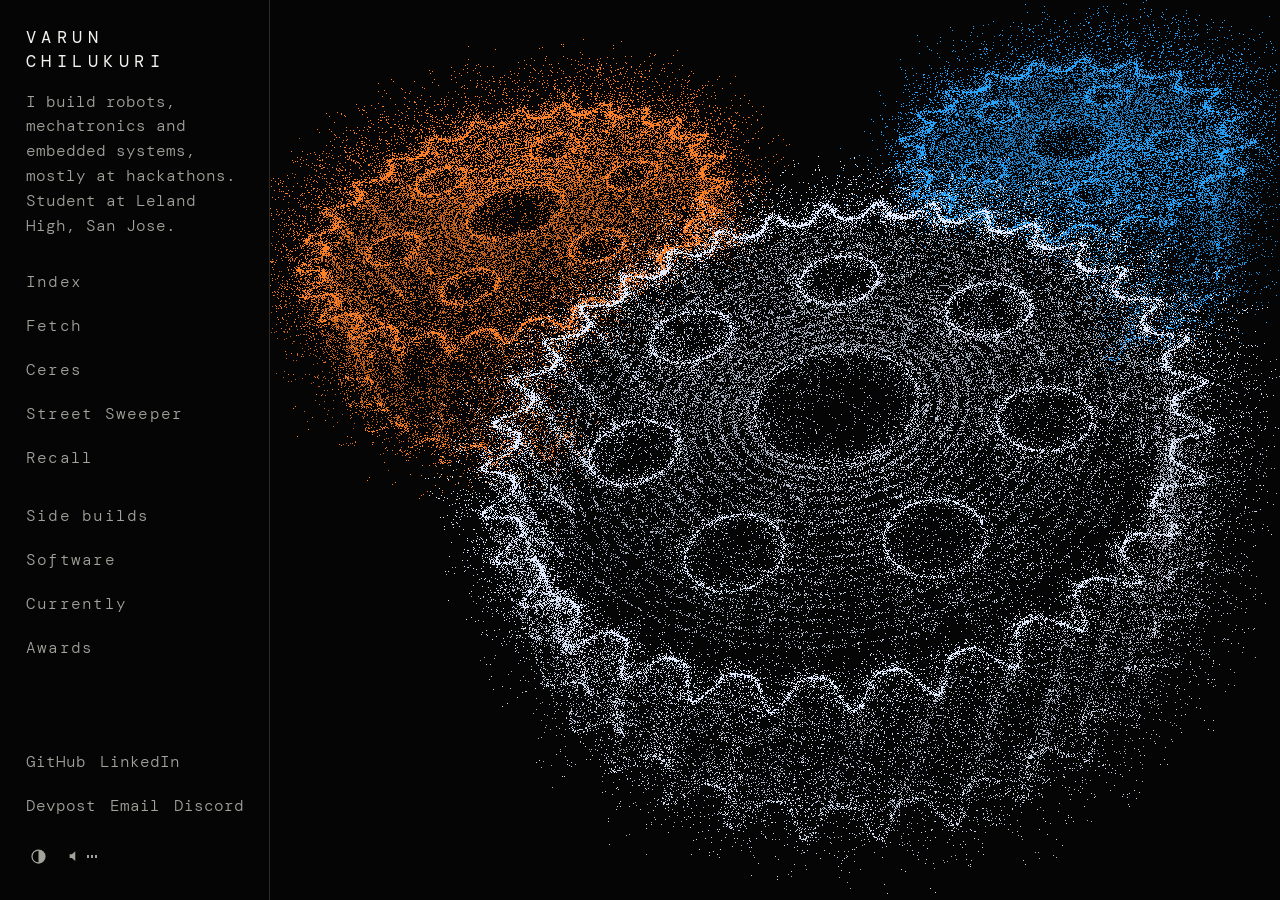
==== commit 09272d44: "Add 2nd in Novice Impromptu at the SVUDL Invitational to Awards Co-Authored-By: Claude Opus 5.5 <nor" ====
--- a/index.html
+++ b/index.html
@@ -26,7 +26,7 @@
 <link rel="preconnect" href="https://fonts.googleapis.com">
 <link rel="preconnect" href="https://fonts.gstatic.com" crossorigin>
 <link href="https://fonts.googleapis.com/css2?family=DM+Mono:wght@300;400&display=swap" rel="stylesheet">
-<link rel="stylesheet" href="css/style.css?v=818">
+<link rel="stylesheet" href="css/style.css?v=819">
 
 <script type="application/ld+json">
 {
@@ -51,8 +51,8 @@
 <body>
 <canvas id="c" aria-hidden="true"></canvas>
 <main class="deck" id="deck"></main>
-<noscript><main style="max-width:680px;margin:0 auto;padding:24px"><h1>Varun Chilukuri</h1><p>I build robots, mechatronics and embedded systems, mostly at hackathons. Student at Leland High, San Jose.</p><section><h2>Index</h2><p>Solo · 1st Overall, Bay Valley Hacks</p><img src="images/index-1.jpg" alt="Index, a robotic cabinet with 15 compartments on a 3-axis gantry, next to the laptop running its voice agent" style="max-width:100%"><p>A voice-controlled robotic cabinet. Ask for what you need, by voice or from your phone, and a 3-axis robot pulls the exact tray out of 15 compartments, brings it within reach, and puts it back when you&#x27;re done. Made for people who can&#x27;t easily reach, search or remember, for about $300 in parts.</p><p>The AI voice agent can only act through verified commands: the page sends GO n, and the robot has to answer ACK n or the move is rejected. It only offers what&#x27;s in stock and moves only after you say yes.</p><p>Controller: Maker-ESP32 with its own Wi-Fi and phone page</p><p>Motion: X and Z steppers on belts and linear rails; servo rack and pinion for depth</p><p>Gripper: Electromagnet onto a steel washer in each 3D-printed tray</p><p>Voice: ElevenLabs agent with three client tools</p><p><a href="https://github.com/vrun-systems26/IndeX">GitHub ↗</a></p><p><a href="https://index-robot-cabinet.vercel.app">Live ↗</a></p><p><a href="https://youtu.be/VH-3CrXZQcE">Demo ↗</a></p></section><section><h2>Fetch</h2><p>Co-founder · hardware lead · CSI Hacks</p><img src="images/fetch-1.jpg" alt="Fetch, a mecanum-drive robot with a trash-can body, on a tile floor" style="max-width:100%"><p>A trash can that drives itself to whoever calls it, finding its way with AprilTags instead of lidar. Built in about 8 hours; I did the CAD, electronics and hardware.</p><p>Compute: Pi 4 + Arduino Uno R4</p><p>Drive: 4× NEMA 17, mecanum</p><p>Navigation: AprilTag + QR, ultrasonic e-stop</p><p><a href="https://github.com/vrun-systems26/Fetch-CSI-Hacks">GitHub ↗</a></p><p><a href="https://devpost.com/varunchilukuri7">Devpost ↗</a></p></section><section><h2>Ceres</h2><p>Co-founder · hardware lead · Berkeley Robotics Hackathon</p><img src="images/ceres-1.jpg" alt="Ceres agriculture robot, four-wheel chassis with pan-tilt camera mount" style="max-width:100%"><p>An affordable crop-scouting robot that spots diseased leaves with a VLM we trained, and probes the soil with a rack-and-pinion arm. Built in about 7 hours; I did the hardware.</p><p>Compute: Pi 4 + Arduino Mega</p><p>Drive: 4WD, dual L298N</p><p>Sensing: MG996R pan-tilt camera, STEMMA soil probe</p><p><a href="https://github.com/vrun-systems26/Ceres/tree/master">GitHub ↗</a></p><p><a href="https://www.youtube.com/watch?v=oX8thTSngGY">Demo ↗</a></p></section><section><h2>Street Sweeper</h2><p>Team of 4 · hardware &amp; electronics · Milpitas Hacks</p><img src="images/street-sweeper-1.jpg" alt="Street Sweeper robot with a phone mounted as its camera" style="max-width:100%"><p>A trash-collecting robot you drive by typing commands, so playing with it doubles as a coding lesson.</p><p>Compute: ESP32</p><p>Drive: L298N, two-wheel drive</p><p>Intake: Camera-guided</p><p><a href="https://github.com/vrun-systems26/Street-Sweeper-Milpitas-Hacks">GitHub ↗</a></p></section><section><h2>Recall</h2><p>Solo · speech AI for early signs of dementia</p><img src="images/recall-1.jpg" alt="Recall&#x27;s result for one check-in: a speech-change score and the markers outside the typical range" style="max-width:100%"><p>A two-minute daily voice check-in for an aging parent. A friendly voice asks one question, the parent answers out loud, and Recall scores how they spoke: pauses, word-finding gaps, vague words, vocabulary. The family watches the trend over weeks and raises a lasting change with a doctor.</p><p>The models that scored highest had learned the recordings, not the people, and failed a sanity check I built. I shipped the best model that passed. A prototype, not medical advice.</p><p>Data: 450 public interview clips, 215 people (DementiaNet)</p><p>Speech: faster-whisper transcript, 17 speech markers</p><p>Model: Knowledge-guided markers + MiniLM ensemble</p><p>Testing: No speaker in both train and test; synthetic sanity check</p><p><a href="https://github.com/vrun-systems26/recall">GitHub ↗</a></p></section><section><h2>HocDiuTempusSumpsit</h2><p>Solo · Bluetooth robotic arm</p><img src="images/arm-2.jpg" alt="HocDiuTempusSumpsit robotic arm with its wireless remote" style="max-width:100%"><p>A 4-bar linkage arm with a three-finger helical-gear gripper. When the elbow couldn&#x27;t hold the load, I reworked the joint geometry instead of buying a bigger servo.</p><p>Control: 2× ESP-WROOM-32 + PCA9685, BLE</p><p>Servos: MG996R, SG90, A330</p><p><a href="https://github.com/vrun-systems26/Bluetooth-Robotic-Arm">GitHub ↗</a></p></section><section><h2>The Eclipse Lamp</h2><p>Covert hardware</p><img src="images/eclipse-lamp-device.jpg" alt="The Eclipse Lamp internals, Raspberry Pi, gears, and 3D-printed shutter housing" style="max-width:100%"><p>Looks like a normal lamp. Inside, a motorized shutter and a sweeping camera spot people and alert your phone.</p><p><a href="https://github.com/vrun-systems26/The-Eclipse-Lamp">GitHub ↗</a></p></section><section><h2>MagLift</h2><p>Solo · science fair</p><img src="images/maglift.jpg" alt="MagLift science fair board with the magnetic crane prototype" style="max-width:100%"><p>A magnetic crane prototype with joystick and touch-pad control. Designed, built and coded solo.</p></section><section><h2>MARS-61</h2><p>Concept · on hold</p><img src="images/mars61.jpg" alt="MARS-61 herringbone gear reduction next to its NEMA 17 drive motor" style="max-width:100%"><p>A heavy arm with a dual NEMA 17 shoulder and a custom 5:17 herringbone reduction. On hold, not forgotten.</p></section><section><h2>Gaming Mouse</h2><p>Built from scratch</p><img src="images/gaming-mouse.jpg" alt="Custom gaming mouse CAD model with a hex-vented shell" style="max-width:100%"><p>A mouse on a XIAO ESP32-S3 with an optical sensor, LiPo power, and arrow keys built into the shell.</p><p><a href="https://github.com/vrun-systems26/Custom-Gaming-Mouse">GitHub ↗</a></p></section><section><h2>WattWatch</h2><p>Non-invasive current sensing · ESP32</p><img src="images/wattwatch-1.jpg" alt="WattWatch PCB 3D render with the ESP32 module, current-sense, alarm and LED sections" style="max-width:100%"><p>Clips onto an appliance&#x27;s power cord, with no wiring cut, and checks the current it draws against whether anyone is in the room. Left on in an empty room, it sounds an alarm and sends a push to your phone.</p><p>Sensing: SCT-013 current clamp, PIR motion</p><p>Compute: ESP32, true-RMS sampling</p><p>Alerts: Buzzer, OLED, WiFi push</p><p>Board: KiCad schematic + PCB, ERC/DRC clean</p><p><a href="https://github.com/vrun-systems26/WattWatch">GitHub ↗</a></p></section><section><h2>Dial</h2><p>Voice payments on Mantle</p><img src="images/dial-1.jpg" alt="Dial home page: send money home with one phone call" style="max-width:100%"><p>Send money home by talking to a voice agent in your own language. The dollars lock on the Mantle blockchain in seconds, family picks up cash at a corner shop with a 6-digit code, and anything left uncollected is refunded automatically. No smartphone, bank or app needed on either side.</p><p>Voice: ElevenLabs agent, Gemini 2.5 Flash</p><p>Chain: Solidity checks contract on Mantle</p><p>Server: Node + Express on Vercel</p><p><a href="https://github.com/vrun-systems26/Dial">GitHub ↗</a></p><p><a href="https://dial-a-dollar.vercel.app">Live ↗</a></p></section><section><h2>Arrival</h2><p>Team of 30 · people &amp; safety lead · Nebius × NVIDIA AI Hackathon</p><img src="images/arrival-1.jpg" alt="One iPhone scan of a kitchen drawn up as a floor plan, with the scan path" style="max-width:100%"><p>One iPhone scan of a kitchen becomes a physics twin, a robot arm working around walking people, and a dataset NVIDIA GR00T trains on. Fine-tuned on it, GR00T passed 39 of 48 trials, up from 26. I stress-tested every room (288 of 288 runs, zero contacts with people), hunted down bugs and gaps, and recorded much of the demo video.</p><p>Led: People &amp; safety</p><p>Built: RoboCasa layouts within 2.5 cm; 104 demos from 14 human ones</p><p>Fixed: Walker contacts 3 → 0; Franka oven 12/14 → 14/14</p><p>Shipped: 41 of 418 merged PRs</p><p><a href="https://github.com/AvnehSBhatia/ExeaLabsNvidiaHacks">GitHub ↗</a></p><p><a href="https://arrival.exealabs.org">Live ↗</a></p><p><a href="https://www.youtube.com/watch?v=EdZCukpGx00">Demo ↗</a></p></section><h2>Currently</h2><p>Quicksilver 604: My school&#x27;s robotics team. I also volunteer teaching LEGO robotics to elementary and middle schoolers.</p><p>Synopsys Championship: Structure-Borne Vibration Communication and Localization for In-Pipe Inspection Robots</p><p>Hackathon Club: Co-founder and vice president. About 40 members; we teach students to build projects and win hackathons.</p><p><a href="https://almadenhacks.com/">Almaden Hacks</a>: Helping host this high school hackathon for software and hardware projects in San Jose.</p><p>Speech &amp; Debate: Public forum and impromptu.</p><h2>Awards</h2><p>1st Overall, Bay Valley Hacks: Index · 400+ hackers</p><p>1st Overall, CSI Hacks: Fetch · 82+ teams</p><p>Top 30 High Honors, Veritas AI International High School Hackathon: Recall · solo · shortlisted in the top 30 of 1,000+ projects, 1,700+ students, 75+ countries · $1,250 scholarship</p><p>2nd Open Hardware, Berkeley Robotics Hackathon: Ceres · 80+ teams, high schoolers only</p><p>2nd Interactive Learning, Milpitas Hacks: Street Sweeper · 220+ participants</p><p>2nd Leland High School Science Fair: MagLift · 30+ submissions</p><p>1st Dan black belt, Taekwondo: Testing for 2nd Dan in December</p><p><a href="https://github.com/vrun-systems26">GitHub</a></p><p><a href="https://www.linkedin.com/in/varunchilukuri26/">LinkedIn</a></p><p><a href="https://devpost.com/varunchilukuri7">Devpost</a></p></main></noscript>
-<script src="js/content.js?v=818"></script>
-<script src="js/script.js?v=818"></script>
+<noscript><main style="max-width:680px;margin:0 auto;padding:24px"><h1>Varun Chilukuri</h1><p>I build robots, mechatronics and embedded systems, mostly at hackathons. Student at Leland High, San Jose.</p><section><h2>Index</h2><p>Solo · 1st Overall, Bay Valley Hacks</p><img src="images/index-1.jpg" alt="Index, a robotic cabinet with 15 compartments on a 3-axis gantry, next to the laptop running its voice agent" style="max-width:100%"><p>A voice-controlled robotic cabinet. Ask for what you need, by voice or from your phone, and a 3-axis robot pulls the exact tray out of 15 compartments, brings it within reach, and puts it back when you&#x27;re done. Made for people who can&#x27;t easily reach, search or remember, for about $300 in parts.</p><p>The AI voice agent can only act through verified commands: the page sends GO n, and the robot has to answer ACK n or the move is rejected. It only offers what&#x27;s in stock and moves only after you say yes.</p><p>Controller: Maker-ESP32 with its own Wi-Fi and phone page</p><p>Motion: X and Z steppers on belts and linear rails; servo rack and pinion for depth</p><p>Gripper: Electromagnet onto a steel washer in each 3D-printed tray</p><p>Voice: ElevenLabs agent with three client tools</p><p><a href="https://github.com/vrun-systems26/IndeX">GitHub ↗</a></p><p><a href="https://index-robot-cabinet.vercel.app">Live ↗</a></p><p><a href="https://youtu.be/VH-3CrXZQcE">Demo ↗</a></p></section><section><h2>Fetch</h2><p>Co-founder · hardware lead · CSI Hacks</p><img src="images/fetch-1.jpg" alt="Fetch, a mecanum-drive robot with a trash-can body, on a tile floor" style="max-width:100%"><p>A trash can that drives itself to whoever calls it, finding its way with AprilTags instead of lidar. Built in about 8 hours; I did the CAD, electronics and hardware.</p><p>Compute: Pi 4 + Arduino Uno R4</p><p>Drive: 4× NEMA 17, mecanum</p><p>Navigation: AprilTag + QR, ultrasonic e-stop</p><p><a href="https://github.com/vrun-systems26/Fetch-CSI-Hacks">GitHub ↗</a></p><p><a href="https://devpost.com/varunchilukuri7">Devpost ↗</a></p></section><section><h2>Ceres</h2><p>Co-founder · hardware lead · Berkeley Robotics Hackathon</p><img src="images/ceres-1.jpg" alt="Ceres agriculture robot, four-wheel chassis with pan-tilt camera mount" style="max-width:100%"><p>An affordable crop-scouting robot that spots diseased leaves with a VLM we trained, and probes the soil with a rack-and-pinion arm. Built in about 7 hours; I did the hardware.</p><p>Compute: Pi 4 + Arduino Mega</p><p>Drive: 4WD, dual L298N</p><p>Sensing: MG996R pan-tilt camera, STEMMA soil probe</p><p><a href="https://github.com/vrun-systems26/Ceres/tree/master">GitHub ↗</a></p><p><a href="https://www.youtube.com/watch?v=oX8thTSngGY">Demo ↗</a></p></section><section><h2>Street Sweeper</h2><p>Team of 4 · hardware &amp; electronics · Milpitas Hacks</p><img src="images/street-sweeper-1.jpg" alt="Street Sweeper robot with a phone mounted as its camera" style="max-width:100%"><p>A trash-collecting robot you drive by typing commands, so playing with it doubles as a coding lesson.</p><p>Compute: ESP32</p><p>Drive: L298N, two-wheel drive</p><p>Intake: Camera-guided</p><p><a href="https://github.com/vrun-systems26/Street-Sweeper-Milpitas-Hacks">GitHub ↗</a></p></section><section><h2>Recall</h2><p>Solo · speech AI for early signs of dementia</p><img src="images/recall-1.jpg" alt="Recall&#x27;s result for one check-in: a speech-change score and the markers outside the typical range" style="max-width:100%"><p>A two-minute daily voice check-in for an aging parent. A friendly voice asks one question, the parent answers out loud, and Recall scores how they spoke: pauses, word-finding gaps, vague words, vocabulary. The family watches the trend over weeks and raises a lasting change with a doctor.</p><p>The models that scored highest had learned the recordings, not the people, and failed a sanity check I built. I shipped the best model that passed. A prototype, not medical advice.</p><p>Data: 450 public interview clips, 215 people (DementiaNet)</p><p>Speech: faster-whisper transcript, 17 speech markers</p><p>Model: Knowledge-guided markers + MiniLM ensemble</p><p>Testing: No speaker in both train and test; synthetic sanity check</p><p><a href="https://github.com/vrun-systems26/recall">GitHub ↗</a></p></section><section><h2>HocDiuTempusSumpsit</h2><p>Solo · Bluetooth robotic arm</p><img src="images/arm-2.jpg" alt="HocDiuTempusSumpsit robotic arm with its wireless remote" style="max-width:100%"><p>A 4-bar linkage arm with a three-finger helical-gear gripper. When the elbow couldn&#x27;t hold the load, I reworked the joint geometry instead of buying a bigger servo.</p><p>Control: 2× ESP-WROOM-32 + PCA9685, BLE</p><p>Servos: MG996R, SG90, A330</p><p><a href="https://github.com/vrun-systems26/Bluetooth-Robotic-Arm">GitHub ↗</a></p></section><section><h2>The Eclipse Lamp</h2><p>Covert hardware</p><img src="images/eclipse-lamp-device.jpg" alt="The Eclipse Lamp internals, Raspberry Pi, gears, and 3D-printed shutter housing" style="max-width:100%"><p>Looks like a normal lamp. Inside, a motorized shutter and a sweeping camera spot people and alert your phone.</p><p><a href="https://github.com/vrun-systems26/The-Eclipse-Lamp">GitHub ↗</a></p></section><section><h2>MagLift</h2><p>Solo · science fair</p><img src="images/maglift.jpg" alt="MagLift science fair board with the magnetic crane prototype" style="max-width:100%"><p>A magnetic crane prototype with joystick and touch-pad control. Designed, built and coded solo.</p></section><section><h2>MARS-61</h2><p>Concept · on hold</p><img src="images/mars61.jpg" alt="MARS-61 herringbone gear reduction next to its NEMA 17 drive motor" style="max-width:100%"><p>A heavy arm with a dual NEMA 17 shoulder and a custom 5:17 herringbone reduction. On hold, not forgotten.</p></section><section><h2>Gaming Mouse</h2><p>Built from scratch</p><img src="images/gaming-mouse.jpg" alt="Custom gaming mouse CAD model with a hex-vented shell" style="max-width:100%"><p>A mouse on a XIAO ESP32-S3 with an optical sensor, LiPo power, and arrow keys built into the shell.</p><p><a href="https://github.com/vrun-systems26/Custom-Gaming-Mouse">GitHub ↗</a></p></section><section><h2>WattWatch</h2><p>Non-invasive current sensing · ESP32</p><img src="images/wattwatch-1.jpg" alt="WattWatch PCB 3D render with the ESP32 module, current-sense, alarm and LED sections" style="max-width:100%"><p>Clips onto an appliance&#x27;s power cord, with no wiring cut, and checks the current it draws against whether anyone is in the room. Left on in an empty room, it sounds an alarm and sends a push to your phone.</p><p>Sensing: SCT-013 current clamp, PIR motion</p><p>Compute: ESP32, true-RMS sampling</p><p>Alerts: Buzzer, OLED, WiFi push</p><p>Board: KiCad schematic + PCB, ERC/DRC clean</p><p><a href="https://github.com/vrun-systems26/WattWatch">GitHub ↗</a></p></section><section><h2>Dial</h2><p>Voice payments on Mantle</p><img src="images/dial-1.jpg" alt="Dial home page: send money home with one phone call" style="max-width:100%"><p>Send money home by talking to a voice agent in your own language. The dollars lock on the Mantle blockchain in seconds, family picks up cash at a corner shop with a 6-digit code, and anything left uncollected is refunded automatically. No smartphone, bank or app needed on either side.</p><p>Voice: ElevenLabs agent, Gemini 2.5 Flash</p><p>Chain: Solidity checks contract on Mantle</p><p>Server: Node + Express on Vercel</p><p><a href="https://github.com/vrun-systems26/Dial">GitHub ↗</a></p><p><a href="https://dial-a-dollar.vercel.app">Live ↗</a></p></section><section><h2>Arrival</h2><p>Team of 30 · people &amp; safety lead · Nebius × NVIDIA AI Hackathon</p><img src="images/arrival-1.jpg" alt="One iPhone scan of a kitchen drawn up as a floor plan, with the scan path" style="max-width:100%"><p>One iPhone scan of a kitchen becomes a physics twin, a robot arm working around walking people, and a dataset NVIDIA GR00T trains on. Fine-tuned on it, GR00T passed 39 of 48 trials, up from 26. I stress-tested every room (288 of 288 runs, zero contacts with people), hunted down bugs and gaps, and recorded much of the demo video.</p><p>Led: People &amp; safety</p><p>Built: RoboCasa layouts within 2.5 cm; 104 demos from 14 human ones</p><p>Fixed: Walker contacts 3 → 0; Franka oven 12/14 → 14/14</p><p>Shipped: 41 of 418 merged PRs</p><p><a href="https://github.com/AvnehSBhatia/ExeaLabsNvidiaHacks">GitHub ↗</a></p><p><a href="https://arrival.exealabs.org">Live ↗</a></p><p><a href="https://www.youtube.com/watch?v=EdZCukpGx00">Demo ↗</a></p></section><h2>Currently</h2><p>Quicksilver 604: My school&#x27;s robotics team. I also volunteer teaching LEGO robotics to elementary and middle schoolers.</p><p>Synopsys Championship: Structure-Borne Vibration Communication and Localization for In-Pipe Inspection Robots</p><p>Hackathon Club: Co-founder and vice president. About 40 members; we teach students to build projects and win hackathons.</p><p><a href="https://almadenhacks.com/">Almaden Hacks</a>: Helping host this high school hackathon for software and hardware projects in San Jose.</p><p>Speech &amp; Debate: Public forum and impromptu.</p><h2>Awards</h2><p>1st Overall, Bay Valley Hacks: Index · 400+ hackers</p><p>1st Overall, CSI Hacks: Fetch · 82+ teams</p><p>Top 30 High Honors, Veritas AI International High School Hackathon: Recall · solo · shortlisted in the top 30 of 1,000+ projects, 1,700+ students, 75+ countries · $1,250 scholarship</p><p>2nd Open Hardware, Berkeley Robotics Hackathon: Ceres · 80+ teams, high schoolers only</p><p>2nd Interactive Learning, Milpitas Hacks: Street Sweeper · 220+ participants</p><p>2nd Leland High School Science Fair: MagLift · 30+ submissions</p><p>2nd Novice Impromptu, Jon Lewis SVUDL Invitational: Speech &amp; debate · 51 competitors, finals of 7</p><p>1st Dan black belt, Taekwondo: Testing for 2nd Dan in December</p><p><a href="https://github.com/vrun-systems26">GitHub</a></p><p><a href="https://www.linkedin.com/in/varunchilukuri26/">LinkedIn</a></p><p><a href="https://devpost.com/varunchilukuri7">Devpost</a></p></main></noscript>
+<script src="js/content.js?v=819"></script>
+<script src="js/script.js?v=819"></script>
 </body>
 </html>
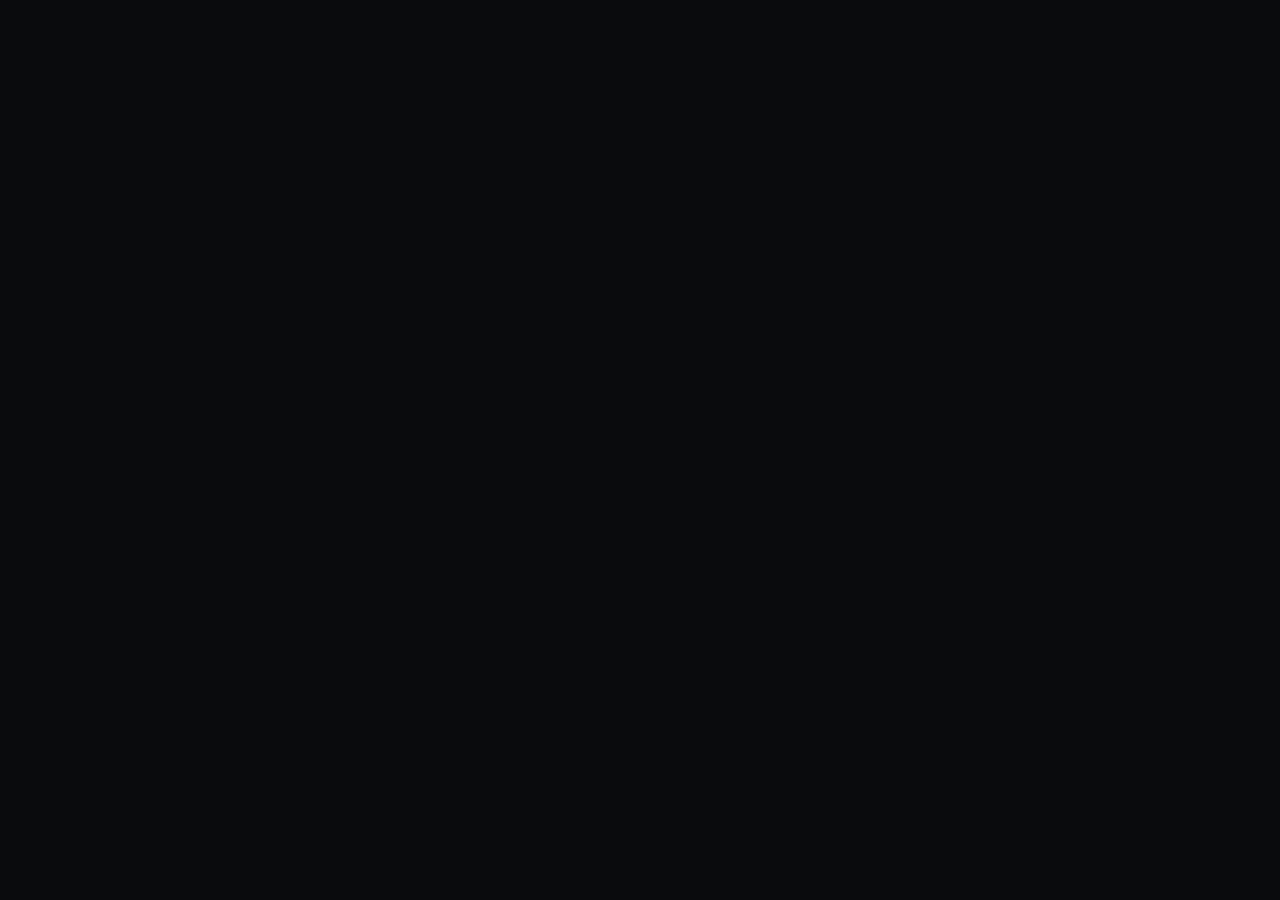
==== commit 5b8e886e: "Make the robotic arm the homepage; keep the old site at classic.html Co-Authored-By: Claude Opus 5.5" ====
--- a/index.html
+++ b/index.html
@@ -1,15 +1,17 @@
-<!DOCTYPE html>
-<html lang="en">
+<!doctype html>
+<!--
+  Signature: one ergonomic blue-and-black 7-axis arm stands on a gridded cutting mat. Every axis is a section of the site:
+  pick one in the column (or tap a joint) and the arm turns that joint toward you, its accent ring lights, and the section opens beside it.
+-->
+<html lang="en" data-theme="dark">
 <head>
-<meta charset="UTF-8">
-<meta name="viewport" content="width=device-width, initial-scale=1.0">
+<meta charset="utf-8">
+<meta name="viewport" content="width=device-width,initial-scale=1,viewport-fit=cover">
 <title>Varun Chilukuri</title>
-<meta name="description" content="Varun Chilukuri is a student engineer at Leland High School building robots, mechatronics and embedded systems, mostly at hackathons.">
+<meta name="description" content="Varun Chilukuri builds robots, mechatronics and embedded systems in San Jose. Each axis of this 7-axis arm is one of his projects.">
 <meta name="author" content="Varun Chilukuri">
 <meta name="keywords" content="Varun Chilukuri, robotics, mechatronics, embedded systems, Fetch robot, Ceres, Leland High School, hackathon, CAD, 3D printing">
 <meta name="theme-color" content="#050505">
-<meta name="color-scheme" content="dark">
-
 <meta property="og:type" content="profile">
 <meta property="og:title" content="Varun Chilukuri">
 <meta property="og:description" content="Student engineer building robots, mechatronics and embedded systems from scratch.">
@@ -18,41 +20,889 @@
 <meta name="twitter:title" content="Varun Chilukuri">
 <meta name="twitter:description" content="Student engineer building robots, mechatronics and embedded systems from scratch.">
 <meta name="twitter:image" content="images/fetch-1.jpg">
-
 <link rel="icon" type="image/svg+xml" href="images/favicon.svg">
 <link rel="icon" type="image/png" sizes="32x32" href="images/favicon-32.png">
 <link rel="icon" type="image/png" sizes="512x512" href="images/favicon-512.png">
 <link rel="apple-touch-icon" sizes="180x180" href="images/apple-touch-icon.png">
+<script>(function(){var t=null;try{t=localStorage.getItem("arm-theme")}catch(e){}if(t!=="light"&&t!=="dark"){t="dark"}document.documentElement.dataset.theme=t})();</script>
 <link rel="preconnect" href="https://fonts.googleapis.com">
 <link rel="preconnect" href="https://fonts.gstatic.com" crossorigin>
-<link href="https://fonts.googleapis.com/css2?family=DM+Mono:wght@300;400&display=swap" rel="stylesheet">
-<link rel="stylesheet" href="css/style.css?v=819">
-
-<script type="application/ld+json">
-{
-  "@context": "https://schema.org",
-  "@type": "Person",
-  "name": "Varun Chilukuri",
-  "alternateName": "vrun-systems26",
-  "description": "Student engineer specializing in robotics, mechatronics, embedded systems, and 3D printing. Built Index, a voice-controlled robotic cabinet (1st Place Overall at Bay Valley Hacks), and co-founded Fetch (1st Place Overall at CSI Hacks).",
-  "affiliation": { "@type": "EducationalOrganization", "name": "Leland High School" },
-  "jobTitle": "Student Engineer",
-  "knowsAbout": ["Robotics", "Mechatronics", "Embedded Systems", "CAD", "3D Printing", "Electronics"],
-  "address": { "@type": "PostalAddress", "addressLocality": "San Jose", "addressRegion": "CA", "addressCountry": "US" },
-  "sameAs": [
-    "https://github.com/vrun-systems26",
-    "https://www.linkedin.com/in/varunchilukuri26/",
-    "https://devpost.com/varunchilukuri7"
-  ]
-}
+<link href="https://fonts.googleapis.com/css2?family=DM+Mono:wght@300;400;500&family=Hanken+Grotesk:wght@400..800&display=swap" rel="stylesheet">
+<style>
+:root{--bg:#0a0b0d;--ink:#eceef2;--mute:#8f96a0;--fine:#b9bec6;--rule:#ffffff1c;--accent:#6b97ff;--accent-ink:#050b18;--scrim:10,11,13;--btn:#6b97ff;--alt:#ffffff0d;
+--text:"Hanken Grotesk",system-ui,sans-serif;--mono:"DM Mono",ui-monospace,monospace;color-scheme:dark}
+:root[data-theme="light"]{--bg:#e3d2b4;--ink:#1e1912;--mute:#5a4e3d;--fine:#3b3227;--rule:#1e191229;--accent:#8a3c0c;--accent-ink:#fff4e6;--scrim:227,210,180;--btn:#8a3c0c;--alt:#1e19120d;color-scheme:light}
+*{box-sizing:border-box;margin:0;padding:0}
+html,body{height:100%;overflow:hidden}
+html{background:var(--bg);color:var(--ink);font:400 16px/1.5 var(--text);-webkit-font-smoothing:antialiased;transition:background .4s,color .4s}
+a{color:inherit}
+button{font:inherit;color:inherit;background:none;border:0;cursor:pointer}
+img{display:block;max-width:100%}
+:focus-visible{outline:2px solid var(--accent);outline-offset:3px}
+.stage{position:fixed;inset:0;z-index:0;touch-action:manipulation}
+.stage canvas{display:block;position:absolute;inset:0;width:100%;height:100%}
+.veil{position:fixed;inset:0;z-index:30;background:var(--bg);pointer-events:none;transition:opacity .8s cubic-bezier(.22,1,.36,1)}
+.veil.off{opacity:0}
+
+/* the column, left: name in spaced mono caps, the nine axes as a quiet dot list, links at the bottom */
+.side{position:fixed;z-index:6;left:0;top:0;bottom:0;width:300px;display:flex;flex-direction:column;padding:30px 22px 22px 32px;background:linear-gradient(90deg,rgba(var(--scrim),.94),rgba(var(--scrim),.8) 70%,rgba(var(--scrim),0));transition:background .4s}
+.who{display:flex;flex-direction:column}
+.name{display:inline-flex;flex-direction:column;align-self:flex-start;min-height:44px;justify-content:center;text-decoration:none;font:400 16px/1.45 var(--mono);letter-spacing:.32em;text-transform:uppercase}
+.name:hover{color:var(--accent)}
+.name{transition:color .2s}
+.role{margin:12px 0 26px;font:300 13px/1.5 var(--mono);color:var(--mute);letter-spacing:.02em}
+.list{display:flex;flex-direction:column}
+.list a{position:relative;display:flex;align-items:center;gap:10px;min-height:44px;text-decoration:none;font:400 14.5px/1.2 var(--mono);letter-spacing:.08em;color:var(--mute);transition:color .3s,padding .3s}
+.list a i{margin-left:auto;font:400 12px/1 var(--mono);font-style:normal;letter-spacing:.06em;color:var(--mute)}
+.list a:hover,.list a[aria-current]{color:var(--accent);padding-left:16px}
+.list a{transition:color .3s,padding .3s,transform .22s cubic-bezier(.22,1,.36,1)}
+.list a.grab{color:var(--accent);transform:translateX(14px)}
+.list a[aria-current]::before{content:"";position:absolute;left:0;top:50%;width:7px;height:7px;margin-top:-4px;background:var(--accent)}
+.links{margin-top:auto;display:flex;flex-wrap:nowrap;align-items:center;gap:0;margin-left:-12px}
+.links a,.links button{flex:none;display:inline-grid;place-items:center;width:44px;height:44px;color:var(--mute);transition:color .2s}
+.links a:hover,.links button:hover{color:var(--accent)}
+.links svg{width:18px;height:18px}
+.theme .sun{display:none}
+:root[data-theme="light"] .theme .sun{display:block}:root[data-theme="light"] .theme .moon{display:none}
+
+/* the section, floating on the right; the arm stays in the middle */
+.rscrim{position:fixed;inset:0;z-index:1;pointer-events:none;background:linear-gradient(270deg,rgba(var(--scrim),.95) 0%,rgba(var(--scrim),.8) 27%,rgba(var(--scrim),0) 45%);opacity:0;transition:opacity .35s cubic-bezier(.22,1,.36,1)}
+body:not([data-view="home"]) .rscrim{opacity:1}
+.panel{position:fixed;z-index:4;right:36px;top:36px;bottom:36px;width:min(520px,35vw);display:flex;flex-direction:column;justify-content:center;pointer-events:none}
+.view{pointer-events:auto;max-height:100%;overflow-y:auto;overscroll-behavior:contain;padding:22px 24px 24px;background:rgba(var(--scrim),.84);-webkit-backdrop-filter:blur(14px);backdrop-filter:blur(14px);box-shadow:0 0 0 1px var(--rule);scrollbar-width:thin;scrollbar-color:var(--rule) transparent}
+.view.in{animation:vin .3s cubic-bezier(.22,1,.36,1) both}
+.view.out{position:absolute;animation:vout .2s cubic-bezier(.16,1,.3,1) both;pointer-events:none}
+@keyframes vin{from{opacity:0;transform:translateY(10px)}to{opacity:1;transform:none}}
+@keyframes vout{from{opacity:1}to{opacity:0;transform:translateY(-6px)}}
+.k{display:flex;align-items:center;gap:10px;font:400 13px/1.2 var(--mono);color:var(--mute);margin-bottom:16px;letter-spacing:.08em;text-transform:uppercase}
+.k::before{content:"";width:7px;height:7px;background:var(--accent)}
+.k b{font-weight:500;color:var(--accent)}
+.k .home{margin:-14px -10px -14px auto;display:inline-flex;align-items:center;justify-content:center;min-width:44px;min-height:44px;padding:0 10px;font:400 13px/1 var(--mono);letter-spacing:.08em;text-transform:lowercase;color:var(--accent);text-decoration:none;transition:opacity .2s}
+.k .home:hover{opacity:.75}
+.ph{margin:0 0 16px;overflow:hidden;background:#0002}
+.ph img{width:100%;height:auto;max-height:38vh;object-fit:cover}
+.view h2{font:700 clamp(32px,3vw,46px)/1.05 var(--text);letter-spacing:-.02em;overflow-wrap:anywhere}
+.meta{margin-top:8px;font-size:15px;color:var(--fine)}
+.desc{margin-top:12px;font-size:16px;line-height:1.58;max-width:44ch}
+.row{display:flex;flex-wrap:wrap;gap:8px;margin-top:20px}
+.go,.alt{display:inline-flex;align-items:center;justify-content:center;min-height:46px;padding:0 18px;font:500 14px/1 var(--mono);letter-spacing:.06em;text-decoration:none;transition:transform .16s cubic-bezier(.23,1,.32,1),filter .2s,background .2s}
+.go{background:var(--btn);color:var(--accent-ink)}
+.alt{background:var(--alt);color:var(--ink);box-shadow:inset 0 0 0 1px var(--rule)}
+.go:hover{filter:brightness(1.08)}.alt:hover{color:var(--accent)}
+.go:active,.alt:active{transform:scale(.97)}
+.list2{margin-top:14px;border-top:1px solid var(--rule)}
+.list2>*{display:flex;flex-direction:column;justify-content:center;gap:2px;min-height:48px;padding:9px 0;border-bottom:1px solid var(--rule);text-decoration:none}
+.list2 b{font-weight:600;font-size:16px;line-height:1.28}
+.list2 span{font-size:13.5px;line-height:1.42;color:var(--fine)}
+.list2 a:hover b{color:var(--accent)}
+.list2 .pl{font:400 12px/1 var(--mono);color:var(--mute);letter-spacing:.1em;text-transform:uppercase}
+.list2 .pl.first{color:var(--accent)}
+.hint{margin:18px 0 0;max-width:230px;font:400 12.5px/1.6 var(--mono);color:var(--mute);letter-spacing:.04em;transition:opacity .3s}
+body:not([data-view="home"]) .hint{opacity:0}
+
+.kit-toast{position:fixed;left:50%;bottom:24px;z-index:45;transform:translate(-50%,16px);opacity:0;background:var(--ink);color:var(--bg);font:400 14px/1.3 var(--mono);padding:13px 18px;transition:opacity .25s cubic-bezier(.16,1,.3,1),transform .3s cubic-bezier(.16,1,.3,1);pointer-events:none}
+.kit-toast.is-on{opacity:1;transform:translate(-50%,0)}
+
+@media (max-width:1100px){.side{width:290px;padding-left:24px}.panel{width:min(420px,38vw);right:24px}}
+@media (max-width:760px){
+  .side{display:contents}
+  .who{position:fixed;z-index:6;top:10px;left:18px}
+  .name{font-size:14px}
+  .role{margin:4px 0 0;font-size:12px}
+  .list{position:fixed;z-index:6;left:0;right:0;bottom:0;flex-direction:row;gap:14px;overflow-x:auto;scrollbar-width:none;padding:4px 18px calc(4px + env(safe-area-inset-bottom));background:rgba(var(--scrim),.94);box-shadow:0 -1px 0 var(--rule);scroll-snap-type:x proximity}
+  .list::-webkit-scrollbar{display:none}
+  .list a{flex:none;font-size:13.5px;scroll-snap-align:center}
+  .list a i{margin-left:0}
+  .links{position:fixed;z-index:6;left:50%;transform:translateX(-50%);bottom:calc(58px + env(safe-area-inset-bottom));margin:0;flex-wrap:nowrap}
+  body:not([data-view="home"]) .links{display:none}
+  .rscrim{display:none}
+  .panel{left:0;right:0;top:auto;bottom:calc(52px + env(safe-area-inset-bottom));width:auto;height:auto;max-height:58svh;display:block;padding:16px 18px 12px;background:linear-gradient(rgba(var(--scrim),.88),rgba(var(--scrim),.97) 40%);transition:transform .3s cubic-bezier(.22,1,.36,1),opacity .25s}
+  body[data-view="home"] .panel{transform:translateY(30px);opacity:0;pointer-events:none}
+  .view{max-height:calc(58svh - 28px);padding:0;background:none;-webkit-backdrop-filter:none;backdrop-filter:none;box-shadow:none}
+  .ph img{max-height:23svh}
+  .ph{margin-bottom:10px}
+  .view h2{font-size:28px}
+  .desc{font-size:15px}
+  .go,.alt{min-height:44px;padding:0 14px;font-size:13px}
+  .hint{display:none}
+}
+@media (prefers-reduced-motion:reduce){*,*::before,*::after{transition-duration:.01ms!important;animation-duration:.01ms!important}}
+.topfade{display:none}
+@media (max-width:760px){.topfade{display:block;position:fixed;z-index:5;left:0;right:0;top:0;height:104px;pointer-events:none;background:linear-gradient(rgba(var(--scrim),.96),rgba(var(--scrim),.9) 66%,rgba(var(--scrim),0))}}
+html.nogl .stage{background:url(images/arm-2.jpg) 60% 50%/auto 80vh no-repeat,var(--bg)}
+</style>
+</head>
+<body data-view="home">
+<div class="stage" id="stage" aria-hidden="true"></div>
+<div class="rscrim" aria-hidden="true"></div>
+<div class="topfade" aria-hidden="true"></div>
+<div class="veil" id="veil"></div>
+<aside class="side">
+  <div class="who"><a class="name" href="#/"><span>Varun</span><span>Chilukuri</span></a><p class="role">robotics · San Jose</p></div>
+  <nav class="list" id="tabs" aria-label="Sections, one per axis"></nav>
+  <p class="hint" id="hint" aria-hidden="true">tap a joint on the arm, or use ← → to step through the axes</p>
+  <nav class="links" aria-label="Links">
+    <a id="d-gh" target="_blank" rel="noopener" aria-label="GitHub" title="GitHub"><svg viewBox="0 0 16 16" fill="currentColor"><path d="M8 0C3.58 0 0 3.58 0 8c0 3.54 2.29 6.53 5.47 7.59.4.07.55-.17.55-.38 0-.19-.01-.82-.01-1.49-2.01.37-2.53-.49-2.69-.94-.09-.23-.48-.94-.82-1.13-.28-.15-.68-.52-.01-.53.63-.01 1.08.58 1.23.82.72 1.21 1.87.87 2.33.66.07-.52.28-.87.51-1.07-1.78-.2-3.64-.89-3.64-3.95 0-.87.31-1.59.82-2.15-.08-.2-.36-1.02.08-2.12 0 0 .67-.21 2.2.82.64-.18 1.32-.27 2-.27.68 0 1.36.09 2 .27 1.53-1.04 2.2-.82 2.2-.82.44 1.1.16 1.92.08 2.12.51.56.82 1.27.82 2.15 0 3.07-1.87 3.75-3.65 3.95.29.25.54.73.54 1.48 0 1.07-.01 1.93-.01 2.2 0 .21.15.46.55.38A8.013 8.013 0 0016 8c0-4.42-3.58-8-8-8z"/></svg></a>
+    <a id="d-li" target="_blank" rel="noopener" aria-label="LinkedIn" title="LinkedIn"><svg viewBox="0 0 24 24" fill="currentColor"><path d="M20.45 20.45h-3.56v-5.57c0-1.33-.02-3.04-1.85-3.04-1.85 0-2.14 1.45-2.14 2.94v5.67H9.35V9h3.41v1.56h.05c.48-.9 1.64-1.85 3.37-1.85 3.6 0 4.27 2.37 4.27 5.46v6.28zM5.34 7.43a2.06 2.06 0 110-4.13 2.06 2.06 0 010 4.13zM7.12 20.45H3.56V9h3.56v11.45zM22.22 0H1.77C.79 0 0 .77 0 1.73v20.54C0 23.23.79 24 1.77 24h20.45c.98 0 1.78-.77 1.78-1.73V1.73C24 .77 23.2 0 22.22 0z"/></svg></a>
+    <a id="d-dp" target="_blank" rel="noopener" aria-label="Devpost" title="Devpost"><svg viewBox="0 0 24 24" fill="none" stroke="currentColor" stroke-width="1.9" stroke-linejoin="round"><path d="M7 3h10l5 9-5 9H7l-5-9z"/><path d="M9.5 8v8h2.2a4 4 0 000-8z"/></svg></a>
+    <button id="d-em" aria-label="Copy email" title="Copy email"><svg viewBox="0 0 24 24" fill="none" stroke="currentColor" stroke-width="1.9" stroke-linejoin="round"><rect x="3" y="5" width="18" height="14" rx="2.5"/><path d="M4 7l8 6 8-6"/></svg></button>
+    <button id="d-dc" aria-label="Copy Discord username" title="Copy Discord"><svg viewBox="0 0 24 24" fill="currentColor"><path d="M19.6 5.3A16.6 16.6 0 0015.5 4l-.5 1a15 15 0 00-6 0l-.5-1a16.6 16.6 0 00-4.1 1.3C1.8 9.2 1.1 13 1.4 16.7A16.8 16.8 0 006.5 19.3l1.1-1.8a10.8 10.8 0 01-1.7-.8l.4-.3a11.9 11.9 0 0011.4 0l.4.3a10.8 10.8 0 01-1.7.8l1.1 1.8a16.7 16.7 0 005.1-2.6c.4-4.3-.7-8-2.9-11.4zM8.7 14.5c-1 0-1.8-.9-1.8-2s.8-2 1.8-2 1.8.9 1.8 2-.8 2-1.8 2zm6.6 0c-1 0-1.8-.9-1.8-2s.8-2 1.8-2 1.8.9 1.8 2-.8 2-1.8 2z"/></svg></button>
+    <button class="theme" id="theme" aria-label="Switch to light mode" title="Light / dark"><svg class="moon" viewBox="0 0 24 24" fill="none" stroke="currentColor" stroke-width="1.9" stroke-linejoin="round"><path d="M20 14.5A8 8 0 019.5 4a8 8 0 1010.5 10.5z"/></svg><svg class="sun" viewBox="0 0 24 24" fill="none" stroke="currentColor" stroke-width="1.9" stroke-linecap="round"><circle cx="12" cy="12" r="4"/><path d="M12 2v2M12 20v2M4.9 4.9l1.4 1.4M17.7 17.7l1.4 1.4M2 12h2M20 12h2M4.9 19.1l1.4-1.4M17.7 6.3l1.4-1.4"/></svg></button>
+  </nav>
+</aside>
+<section class="panel" id="panel" aria-live="polite"></section>
+
+<script src="js/content.js"></script><script src="js/kit.js"></script>
+<script type="importmap">{"imports":{"three":"https://cdn.jsdelivr.net/npm/three@0.170.0/build/three.module.js","three/addons/":"https://cdn.jsdelivr.net/npm/three@0.170.0/examples/jsm/"}}</script>
+<script type="module">
+import { studio, lights, canvasTex, rng, follow, rounded, lumpy, grime, drift, contact, T } from "./js/studio.js";
+
+const K = KIT, E = K.esc, $ = (s) => document.querySelector(s);
+const RM = () => K.reduced();
+const PI = Math.PI;
+
+/* ============ the 9 axes: each one is a section of the site ============ */
+const SECS = [
+  { id: "index-cabinet", ax: "G", part: "three-finger gripper" },
+  { id: "fetch", ax: "J1", part: "base turntable" },
+  { id: "ceres", ax: "J2", part: "shoulder" },
+  { id: "sweeper", ax: "J3", part: "upper-arm roll" },
+  { id: "recall", ax: "J4", part: "elbow" },
+  { id: "builds", ax: "J5", part: "forearm roll" },
+  { id: "software", ax: "J6", part: "wrist pitch" },
+  { id: "now", ax: "J7", part: "wrist roll" },
+  { id: "awards", ax: "B", part: "base plate" },
+];
+const titleOf = (id) => id === "builds" ? K.groups.builds.title : id === "software" ? K.groups.software.title : id === "now" ? "Currently" : id === "awards" ? "Awards" : (K.byId(id) || {}).title;
+const secOf = (r) => { if (!r) return null; const s = SECS.find((x) => x.id === r); if (s) return s; const p = K.byId(r); if (p && p.group !== "main") return SECS.find((x) => x.id === p.group); return null; };
+
+/* ============ the arm ============ */
+const R = rng(7);
+const V2 = (x, y) => new T.Vector2(x, y), V3 = (x, y, z) => new T.Vector3(x, y, z);
+let SEC = null;                                  // section tag stamped on every mesh made, for tapping a joint
+const ringMats = {};                              // one glowing accent material per section
+const anchors = {};
+
+function add(p, geo, mat, x = 0, y = 0, z = 0, shadow = true) {
+  const m = new T.Mesh(geo, mat); m.position.set(x, y, z);
+  m.castShadow = shadow; m.receiveShadow = true; if (SEC) m.userData.sec = SEC; p.add(m); return m;
+}
+const grp = (p, x = 0, y = 0, z = 0) => { const g = new T.Group(); g.position.set(x, y, z); p.add(g); return g; };
+
+// a lathe from (r, y) points
+const lathe = (pts, seg = 64) => new T.LatheGeometry(pts.map(([r, y]) => V2(Math.max(r, 0.0004), y)), seg);
+// a smooth shell: a spline through (r, y) stations, with rounded fillets at both ends, closed on the axis
+function prof(st, f0 = 0.03, f1 = 0.03, n = 40) {
+  const y0 = st[0][1], y1 = st.at(-1)[1];
+  const sp = new T.SplineCurve(st.map(([r, y]) => V2(r, y))).getSpacedPoints(n);
+  const rAt = (y) => { for (let i = 1; i < sp.length; i++) if (sp[i].y >= y) { const a = sp[i - 1], b = sp[i], t = (y - a.y) / Math.max(1e-6, b.y - a.y); return a.x + (b.x - a.x) * t; } return sp.at(-1).x; };
+  const pts = [[0, y0]];
+  const ra = rAt(y0 + f0), rb = rAt(y1 - f1);
+  if (f0 > 0) for (let i = 0; i <= 7; i++) { const a = -PI / 2 + (i / 7) * PI / 2; pts.push([ra - f0 + Math.cos(a) * f0, y0 + f0 + Math.sin(a) * f0]); } else pts.push([ra, y0]);
+  for (const p of sp) if (p.y > y0 + f0 + 0.004 && p.y < y1 - f1 - 0.004) pts.push([p.x, p.y]);
+  if (f1 > 0) for (let i = 0; i <= 7; i++) { const a = (i / 7) * PI / 2; pts.push([rb - f1 + Math.cos(a) * f1, y1 - f1 + Math.sin(a) * f1]); } else pts.push([rb, y1]);
+  pts.push([0, y1]);
+  return pts;
+}
+const shell = (st, f0, f1, seg = 72) => lathe(prof(st, f0, f1), seg);
+// the radius of a shell's spline at height y, so bands and labels sit right on the surface
+const rOf = (st, y) => { const sp = new T.SplineCurve(st.map(([r, yy]) => V2(r, yy))).getSpacedPoints(120); for (let i = 1; i < sp.length; i++) if (sp[i].y >= y) { const a = sp[i - 1], b = sp[i], t = (y - a.y) / Math.max(1e-6, b.y - a.y); return a.x + (b.x - a.x) * t; } return sp.at(-1).x; };
+// a big flat black end cap on a joint drum, facing +Y: a bevelled disc, a fine parting groove and a small centre plug
+function endCap(p, Rr, t = 0.05) {
+  add(p, lathe([[0, 0], [Rr - 0.02, 0], [Rr - 0.004, 0.01], [Rr, t * 0.45], [Rr - 0.006, t - 0.008], [Rr - 0.022, t], [0, t]], 96), BLACK);
+  add(p, new T.TorusGeometry(Rr * 0.8, 0.0035, 4, 96), RUB, 0, t + 0.0005, 0, false).rotation.x = PI / 2;
+  add(p, lathe([[0, t], [Rr * 0.16, t], [Rr * 0.165, t + 0.006], [Rr * 0.15, t + 0.012], [0, t + 0.012]], 48), ANOD);
+}
+// a drum along X from x0 to x1 with its own fillet at each end
+const drumX = (Rr, x0, x1, f0, f1, seg = 72) => { const g = lathe(prof([[Rr, x0], [Rr, (x0 + x1) / 2], [Rr, x1]], f0, f1, 24), seg); g.rotateZ(-PI / 2); return g; };
+const bandY = (Rr, w, seg = 64) => lathe(prof([[Rr, -w / 2], [Rr, 0], [Rr, w / 2]], Math.min(0.008, w / 3), Math.min(0.008, w / 3), 6), seg);
+const bandX = (Rr, w) => { const g = bandY(Rr, w); g.rotateZ(-PI / 2); return g; };
+
+/* ---------- textures ---------- */
+const speckle = (g, W, H, n, a, s = 1.4) => { for (let i = 0; i < n; i++) { const v = R() < 0.5 ? 0 : 255; g.fillStyle = `rgba(${v},${v},${v},${R() * a})`; g.fillRect(R() * W, R() * H, 0.6 + R() * s, 0.6 + R() * s); } };
+const blot = (g, x, y, r, col) => { const gr = g.createRadialGradient(x, y, 0, x, y, r); gr.addColorStop(0, col); gr.addColorStop(1, "rgba(0,0,0,0)"); g.fillStyle = gr; g.fillRect(x - r, y - r, r * 2, r * 2); };
+// powder-coat orange peel: soft overlapping dimples
+const peel = canvasTex(512, 512, (g, W, H) => { g.fillStyle = "#808080"; g.fillRect(0, 0, W, H); for (let i = 0; i < 2600; i++) blot(g, R() * W, R() * H, 3 + R() * 7, `rgba(${R() < 0.5 ? "0,0,0" : "255,255,255"},${0.05 + R() * 0.07})`); }, { data: true });
+peel.wrapS = peel.wrapT = T.RepeatWrapping; peel.repeat.set(6, 4);
+// motor lamination stack: fine rings across the axis
+const lam = canvasTex(16, 256, (g, W, H) => { g.fillStyle = "#9a9a9a"; g.fillRect(0, 0, W, H); for (let y = 0; y < H; y += 8) { g.fillStyle = "rgba(0,0,0,.55)"; g.fillRect(0, y, W, 2); g.fillStyle = "rgba(255,255,255,.25)"; g.fillRect(0, y + 3, W, 1); } }, { data: true });
+lam.wrapS = lam.wrapT = T.RepeatWrapping; lam.repeat.set(1, 1.6);
+// fdm layer lines for the printed gripper
+const layers = canvasTex(16, 256, (g, W, H) => { g.fillStyle = "#808080"; g.fillRect(0, 0, W, H); for (let y = 0; y < H; y += 8) { g.fillStyle = `rgba(0,0,0,${0.3 + R() * 0.15})`; g.fillRect(0, y, W, 3); g.fillStyle = "rgba(255,255,255,.2)"; g.fillRect(0, y + 4, W, 1); } }, { data: true });
+layers.wrapS = layers.wrapT = T.RepeatWrapping; layers.repeat.set(4, 9);
+// brushed aluminium (lathe u runs around, so these are circular brush marks on flanges)
+const brushed = canvasTex(1024, 64, (g, W, H) => { g.fillStyle = "#5a5a5a"; g.fillRect(0, 0, W, H); for (let i = 0; i < 700; i++) { const y = R() * H; g.fillStyle = `rgba(${R() < 0.5 ? 0 : 255},${R() < 0.5 ? 0 : 255},${R() < 0.5 ? 0 : 255},${R() * 0.18})`; g.fillRect(0, y, W, 0.6 + R()); } }, { data: true });
+// braided sleeve
+const braid = canvasTex(128, 64, (g, W, H) => { g.fillStyle = "#1a1a1c"; g.fillRect(0, 0, W, H); g.lineWidth = 3.4; for (let k = -8; k < 16; k++) { g.strokeStyle = "rgba(120,120,128,.55)"; g.beginPath(); g.moveTo(k * 12, 0); g.lineTo(k * 12 + 32, H); g.stroke(); g.strokeStyle = "rgba(70,70,78,.6)"; g.beginPath(); g.moveTo(k * 12 + 32, 0); g.lineTo(k * 12, H); g.stroke(); } speckle(g, W, H, 300, 0.2, 1); });
+braid.wrapS = braid.wrapT = T.RepeatWrapping; braid.repeat.set(60, 1);
+const teeth = (n) => { const t = canvasTex(256, 16, (g, W, H) => { g.fillStyle = "#777"; g.fillRect(0, 0, W, H); for (let x = 0; x < W; x += 16) { g.fillStyle = "#111"; g.fillRect(x, 0, 7, H); g.fillStyle = "#bbb"; g.fillRect(x + 8, 0, 2, H); } }, { data: true }); t.wrapS = t.wrapT = T.RepeatWrapping; t.repeat.set(n, 1); return t; };
+
+const _gr = new Map();
+function worn(mat, o = {}) {
+  const k = JSON.stringify(o); let t = _gr.get(k);
+  if (!t) { t = grime(o.size ?? 1024, { ...o, base: o.base ?? 0.5 }); _gr.set(k, t); }
+  mat.roughnessMap = t; mat.roughness = 1; if (!mat.bumpMap) { mat.bumpMap = t; mat.bumpScale = o.bump ?? 0.3; }
+  mat.needsUpdate = true; return mat;
+}
+const P = (o) => new T.MeshPhysicalMaterial(o), S = (o) => new T.MeshStandardMaterial(o);
+// satin royal-blue powder coat with a thin clearcoat; each shell from its own batch
+const blueOf = (seed) => { const m = P({ color: drift(0x14297a, 0.035, R), metalness: 0.0, clearcoat: 0.5, clearcoatRoughness: 0.3, bumpMap: peel, bumpScale: 0.35, envMapIntensity: 0.8 }); return worn(m, { base: 0.42, prints: 6, scratches: 110, dust: 260, seed: 40 + (seed % 3) }); };
+const BLUE = [0, 1, 2, 3, 4, 5].map(blueOf);
+// soft-touch black
+const BLACK = worn(P({ color: 0x151619, metalness: 0, sheen: 0.4, sheenColor: new T.Color(0x3a3d44), sheenRoughness: 0.6, bumpMap: peel, bumpScale: 0.2 }), { base: 0.62, prints: 7, scratches: 60, dust: 500, seed: 50 });
+const ALU = (() => { const m = P({ color: 0xc4c8ce, metalness: 1, roughness: 0.3, roughnessMap: brushed, envMapIntensity: 1.1 }); return m; })();
+const ALUF = worn(P({ color: 0xbfc3c9, metalness: 1 }), { base: 0.3, prints: 4, scratches: 200, dust: 120, seed: 51, bump: 0.05 });
+const ANOD = worn(P({ color: 0x1a1b1e, metalness: 0.55, clearcoat: 0.2 }), { base: 0.42, prints: 5, scratches: 140, seed: 52, bump: 0.08 });
+const STEEL = worn(P({ color: 0xd3d6db, metalness: 1 }), { base: 0.2, prints: 3, scratches: 120, seed: 53, bump: 0.04 });
+const LAM = P({ color: 0xb7bbc2, metalness: 1, roughness: 0.36, bumpMap: lam, bumpScale: 2.2 });
+const RUB = S({ color: 0x0c0c0e, roughness: 0.88 });
+const OXIDE = worn(S({ color: 0x0d0d0f, metalness: 0.7 }), { base: 0.36, prints: 1, scratches: 40, seed: 54, bump: 0.05 });
+const NYLON = S({ color: 0xe7e1cf, roughness: 0.55 });
+const CABLE = S({ map: braid, color: 0xffffff, roughness: 0.72, bumpMap: braid, bumpScale: 1.2 });
+const PRINT = worn(P({ color: 0x2b2d32, bumpMap: layers, bumpScale: 0.25, sheen: 0.25, sheenColor: new T.Color(0x555a63) }), { base: 0.66, prints: 3, scratches: 40, dust: 500, seed: 55 });
+const PRINTD = PRINT.clone(); PRINTD.color = drift(0x232428, 0.03, R);
+const FBLUE = worn(P({ color: 0x1a3290, bumpMap: layers, bumpScale: 0.25, clearcoat: 0.1 }), { base: 0.5, prints: 3, scratches: 50, dust: 300, seed: 56 });
+const ringMat = (id) => (ringMats[id] = S({ color: 0xf28a24, roughness: 0.38, metalness: 0.05, emissive: 0xf27a14, emissiveIntensity: 0.06 }));
+SECS.forEach((s) => ringMat(s.id));
+
+// an accent ring with a rubber gasket under it
+function ringAt(p, axis, Rr, pos, id, w = 0.034) {
+  const tag = SEC; SEC = id;
+  const gk = add(p, axis === "x" ? bandX(Rr - 0.014, 0.07) : bandY(Rr - 0.014, 0.07), RUB);
+  const rg = add(p, axis === "x" ? bandX(Rr + 0.002, w) : bandY(Rr + 0.002, w), ringMats[id]);
+  for (const m of [gk, rg]) { if (axis === "x") m.position.x = pos; else m.position.y = pos; }
+  const a = new T.Object3D(); if (axis === "x") a.position.x = pos; else a.position.y = pos; p.add(a); anchors[id] = anchors[id] || a;
+  SEC = tag; return rg;
+}
+// socket-head cap screw, head pointing +Y
+const SH = new T.CylinderGeometry(0.03, 0.031, 0.028, 20), HX = new T.CylinderGeometry(0.014, 0.014, 0.006, 6);
+function screw(p, x, y, z, s = 1, rot) {
+  const g = grp(p, x, y, z); g.scale.setScalar(s); if (rot) g.rotation.set(...rot);
+  add(g, SH, OXIDE, 0, 0.014, 0, false); add(g, HX, RUB, 0, 0.026, 0, false); return g;
+}
+function boltCircle(p, n, rr, y, s = 1, skip) { for (let i = 0; i < n; i++) { const a = (i + 0.5) / n * PI * 2; if (skip && skip(a)) continue; screw(p, Math.sin(a) * rr, y, Math.cos(a) * rr, s); } }
+// an engraved axis number on a curved surface
+function decal(p, text, Rr, h, arc, along) {
+  // along: the text runs along the cylinder's axis (for the horizontal joint drums)
+  if (along) { const hh = h; h = arc * Rr * 2.4; arc = hh / Rr; }
+  const t = canvasTex(along ? 96 : 256, along ? 256 : 96, (g, W, H) => { g.fillStyle = "rgba(214,220,232,.62)"; g.font = "500 64px 'DM Mono', monospace"; g.textAlign = "center"; g.textBaseline = "middle"; if (along) { g.translate(W / 2, H / 2); g.rotate(-PI / 2); g.fillText(text, 0, 4); } else g.fillText(text, W / 2, H / 2 + 4); });
+  const m = add(p, new T.CylinderGeometry(Rr, Rr, h, 16, 1, true, -arc / 2, arc), S({ map: t, transparent: true, depthWrite: false, roughness: 0.5, polygonOffset: true, polygonOffsetFactor: -2 }), 0, 0, 0, false);
+  m.castShadow = false; return m;
+}
+
+/* ---------- a NEMA 17 stepper: rear cap at y=0, shaft along +Y ---------- */
+function chamferSq(s, c) { const h = s / 2, sh = new T.Shape(); sh.moveTo(-h + c, -h); sh.lineTo(h - c, -h); sh.lineTo(h, -h + c); sh.lineTo(h, h - c); sh.lineTo(h - c, h); sh.lineTo(-h + c, h); sh.lineTo(-h, h - c); sh.lineTo(-h, -h + c); sh.closePath(); return sh; }
+function exY(shape, depth, bev = 0.007, segs = 2) { const g = new T.ExtrudeGeometry(shape, { depth, bevelEnabled: true, bevelThickness: bev, bevelSize: bev, bevelSegments: segs, curveSegments: 10 }); g.rotateX(-PI / 2); return g; }
+const motorLabel = canvasTex(256, 160, (g, W, H) => { g.fillStyle = "#d9dbdc"; g.fillRect(0, 0, W, H); speckle(g, W, H, 900, 0.08, 1); g.fillStyle = "#1c1d20"; g.font = "600 30px 'DM Mono', monospace"; g.fillText("17HS4401", 18, 46); g.font = "500 19px 'DM Mono', monospace"; g.fillText("1.7A  1.8°/STEP", 18, 82); g.fillText("42 mm  HYBRID", 18, 110); g.fillRect(18, 128, 170, 3); });
+const DCUT = (() => { const s = new T.Shape(), r = 0.025, a = Math.acos(0.6); s.absarc(0, 0, r, a, PI * 2 - a, false); s.closePath(); return s; })();
+const capG = exY(chamferSq(0.423 - 0.014, 0.05), 0.085 - 0.014);
+function nema(p, len = 0.48, o = {}) {
+  const m = grp(p); const stack = len - 0.17;
+  add(m, capG, ANOD, 0, 0.007, 0);
+  add(m, exY(chamferSq(0.414 - 0.014, 0.047), stack - 0.014, 0.007, 1), LAM, 0, 0.085 + 0.007, 0);
+  add(m, capG, ANOD, 0, len - 0.085 + 0.007, 0);
+  add(m, new T.CylinderGeometry(0.11, 0.112, 0.022, 40), ALUF, 0, len + 0.011, 0);
+  const sh = add(m, exY(DCUT, o.shaft ?? 0.2, 0.002, 1), STEEL, 0, len + 0.022, 0);
+  for (const [cx, cz] of [[1, 1], [1, -1], [-1, 1], [-1, -1]]) {
+    screw(m, cx * 0.155, -0.004, cz * 0.155, 0.95, [PI, 0, 0]);      // the four long through-screws on the rear cap
+    if (o.frontScrews) screw(m, cx * 0.155, len - 0.002, cz * 0.155, 0.95); else add(m, new T.CylinderGeometry(0.016, 0.016, 0.004, 12), RUB, cx * 0.155, len + 0.001, cz * 0.155, false);
+  }
+  const lb = add(m, new T.PlaneGeometry(0.3, Math.min(0.2, stack * 0.72)), S({ map: motorLabel, roughness: 0.45, metalness: 0.2 }), 0, 0.085 + stack / 2, 0.2075 + 0.0015, false);
+  lb.rotation.z = (R() - 0.5) * 0.03;
+  // the 4-wire lead: a little nylon connector on the rear cap, red/blue/green/black
+  add(m, rounded(0.035, 0.07, 0.15, 0.008), NYLON, 0.2115 + 0.016, 0.045, 0);
+  const wc = [0xc62a24, 0x2346c8, 0x2b9a56, 0x101012];
+  wc.forEach((c, i) => {
+    const z0 = -0.045 + i * 0.03, end = o.wireTo ?? V3(0.3, len + 0.25, 0.1);
+    const pts = [V3(0.24, 0.045, z0), V3(0.3, 0.05, z0), V3(0.33, 0.25 + i * 0.01, z0 * 0.6 + 0.02), V3(end.x - 0.02, end.y - 0.15, end.z + z0 * 0.3), end.clone().add(V3(0, 0, z0 * 0.3))];
+    add(m, new T.TubeGeometry(new T.CatmullRomCurve3(pts), 40, 0.0085, 6), worn(S({ color: c }), { base: 0.45, prints: 0, scratches: 10, seed: 60 }), 0, 0, 0);
+  });
+  m.userData.shaft = sh;
+  return m;
+}
+// a drive at a drum end: output flange, planetary gearbox, square adapter, then the NEMA 17 facing back into it. +Y points away from the drum.
+function drive(p, len, gear = true) {
+  const d = grp(p);
+  add(d, new T.CylinderGeometry(0.27, 0.27, 0.03, 48), ALUF, 0, 0.015, 0);
+  for (let i = 0; i < 6; i++) { const a = i / 6 * PI * 2 + 0.3; screw(d, Math.sin(a) * 0.24, 0.03, Math.cos(a) * 0.24, 0.7); }
+  let y = 0.03;
+  if (gear) {
+    add(d, lathe([[0, 0], [0.205, 0], [0.215, 0.012], [0.215, 0.07], [0.205, 0.08], [0.2, 0.09], [0.215, 0.1], [0.215, 0.235], [0.205, 0.25], [0, 0.25]], 48), ANOD, 0, y, 0);
+    add(d, bandY(0.217, 0.012, 48), ALUF, 0, y + 0.09, 0, false);
+    y += 0.25;
+    add(d, rounded(0.43, 0.035, 0.43, 0.012, 2), ALUF, 0, y + 0.0175, 0); y += 0.035;
+  } else { add(d, rounded(0.43, 0.03, 0.43, 0.012, 2), ALUF, 0, y + 0.015, 0); y += 0.03; }
+  const m = nema(d, len, { wireTo: V3(0.26, len + 0.1, 0.12) }); m.rotation.x = PI; m.position.y = y + len;
+  return d;
+}
+
+/* ============ build ============ */
+function makeArm(scene) {
+  const root = grp(scene, 0, 0.032, 0);
+
+  /* ---------- base (Awards): a square black mounting plate, a black turntable ring, edges worn to bare metal ---------- */
+  SEC = "awards";
+  const PW = 2.9, PH = 0.24, BELT = 1.277;
+  const rrect = (w, r) => { const h = w / 2, s = new T.Shape(); s.moveTo(-h + r, -h); s.lineTo(h - r, -h); s.absarc(h - r, -h + r, r, -PI / 2, 0); s.lineTo(h, h - r); s.absarc(h - r, h - r, r, 0, PI / 2); s.lineTo(-h + r, h); s.absarc(-h + r, h - r, r, PI / 2, PI); s.lineTo(-h, -h + r); s.absarc(-h + r, -h + r, r, PI, PI * 1.5); return s; };
+  const plTex = canvasTex(1024, 1024, (g, W, H) => {
+    g.fillStyle = "#1b1c1f"; g.fillRect(0, 0, W, H);
+    for (let i = 0; i < 40; i++) blot(g, R() * W, R() * H, 30 + R() * 90, `rgba(${R() < 0.5 ? "0,0,0" : "70,72,78"},${0.06 + R() * 0.08})`);
+    // chips and rub-through along the plate's rim, worst at the front edge where hands and tools hit it
+    for (let k = 0; k < 900; k++) {
+      const side = (R() * 4) | 0, t = R() * W, e = 4 + R() * 26, front = side === 2 ? 1 : 0.35; if (R() > 0.25 + front * 0.4) continue;
+      const [x, y] = side === 0 ? [t, e] : side === 1 ? [W - e, t] : side === 2 ? [t, H - e] : [e, t];
+      g.fillStyle = `rgba(${120 + R() * 40},${122 + R() * 40},${128 + R() * 40},${0.18 + R() * 0.35})`; g.beginPath(); g.ellipse(x, y, 1 + R() * 6, 0.6 + R() * 1.4, side % 2 ? PI / 2 : 0, 0, 7); g.fill();
+    }
+    speckle(g, W, H, 30000, 0.05, 1);
+  });
+  const plM = worn(P({ map: plTex, metalness: 0.15, clearcoat: 0.25, clearcoatRoughness: 0.5, bumpMap: peel, bumpScale: 0.3 }), { base: 0.5, prints: 8, scratches: 260, dust: 700, seed: 61 });
+  {
+    const pg = exY(rrect(PW - 0.05, 0.28), PH - 0.05, 0.025, 3), uv = pg.attributes.uv;
+    for (let i = 0; i < uv.count; i++) uv.setXY(i, uv.getX(i) / PW + 0.5, uv.getY(i) / PW + 0.5);
+    add(root, pg, plM, 0, 0.025, 0);
+  }
+  const ringM = worn(P({ color: 0x17181b, metalness: 0.2, clearcoat: 0.3, clearcoatRoughness: 0.45, bumpMap: peel, bumpScale: 0.25 }), { base: 0.46, prints: 6, scratches: 160, dust: 400, seed: 62 });
+  add(root, lathe([[0, PH], [0.98, PH], [0.995, PH + 0.012], [1.0, PH + 0.04], [1.0, PH + 0.19], [0.99, PH + 0.215], [0.97, PH + 0.23], [0.93, PH + 0.235], [0, PH + 0.235]], 128), ringM);
+  ringAt(root, "y", 1.0, PH + 0.115, "awards", 0.03);
+  const JA = PI / 4; // the J1 motor sits on the plate's front-right corner
+  boltCircle(root, 12, 1.12, PH, 0.85, (a) => Math.abs(((a - JA + PI * 3) % (PI * 2)) - PI) < 0.4);
+  for (const [cx, cz] of [[1, 1], [1, -1], [-1, 1], [-1, -1]]) { if (cx > 0 && cz > 0) continue; screw(root, cx * (PW / 2 - 0.22), PH, cz * (PW / 2 - 0.22), 1.25); }
+  for (const [x, z] of [[0, PW / 2 - 0.16], [0, -PW / 2 + 0.16], [PW / 2 - 0.16, 0], [-PW / 2 + 0.16, 0.45]]) screw(root, x, PH, z, 1.1);
+  // the connector block on the left side, an M12 socket and the main lead leaving it
+  { const cb = grp(root, -PW / 2 + 0.36, PH, -0.55); add(cb, rounded(0.46, 0.3, 0.72, 0.05, 3), ringM, 0, 0.15, 0); screw(cb, 0.12, 0.3, 0.24, 0.7); screw(cb, 0.12, 0.3, -0.24, 0.7); const m12 = add(cb, new T.CylinderGeometry(0.075, 0.075, 0.09, 32), ALUF, -0.27, 0.15, 0.12); m12.rotation.z = PI / 2; const nut = add(cb, new T.CylinderGeometry(0.1, 0.1, 0.03, 6), ALUF, -0.245, 0.15, 0.12); nut.rotation.z = PI / 2; }
+  // the engraved maker's plate on the plate's front edge
+  const plateT = canvasTex(1024, 256, (g, W, H) => {
+    g.fillStyle = "#b9bdc2"; g.fillRect(0, 0, W, H);
+    for (let i = 0; i < 500; i++) { g.fillStyle = `rgba(${R() < 0.5 ? 0 : 255},${R() < 0.5 ? 0 : 255},${R() < 0.5 ? 0 : 255},${R() * 0.12})`; g.fillRect(0, R() * H, W, 0.7 + R()); }
+    g.fillStyle = "#2a2c31"; g.font = "600 58px 'DM Mono', monospace"; g.fillText("VC-7", 70, 104);
+    g.font = "500 30px 'DM Mono', monospace"; g.fillText("7-AXIS ARM · 12 V · NEMA 17", 290, 98);
+    g.fillText("BUILT BY VARUN CHILUKURI · SAN JOSE", 70, 168); g.fillText("S/N 0007", 70, 214);
+    g.fillStyle = "#f28a24"; g.fillRect(870, 190, 84, 18);
+    for (const [x, y] of [[30, 30], [W - 30, 30], [30, H - 30], [W - 30, H - 30]]) { g.fillStyle = "#6c7076"; g.beginPath(); g.arc(x, y, 11, 0, 7); g.fill(); g.fillStyle = "#e4e6e8"; g.beginPath(); g.arc(x - 2, y - 2, 6, 0, 7); g.fill(); }
+    speckle(g, W, H, 6000, 0.06, 1);
+  });
+  add(root, new T.PlaneGeometry(0.62, 0.155), P({ map: plateT, metalness: 0.9, roughness: 0.34, clearcoat: 0.1 }), -0.45, PH / 2 + 0.005, PW / 2 + 0.002, false);
+  const pa = new T.Object3D(); pa.position.set(0, 0.95, 0.35); root.add(pa); anchors.plate = pa;
+
+  /* ---------- J1 drive (Fetch): a NEMA 17 on standoffs, GT2 belt round the column ---------- */
+  SEC = "fetch";
+  const mx = Math.sin(JA) * 1.3, mz = Math.cos(JA) * 1.3;
+  const j1m = grp(root, mx, PH, mz); j1m.rotation.y = JA + PI / 2 + 0.03;
+  add(j1m, rounded(0.47, 0.05, 0.47, 0.012, 2), ALUF, 0, 0.025, 0);
+  for (const [cx, cz] of [[1, 1], [1, -1], [-1, 1], [-1, -1]]) add(j1m, new T.CylinderGeometry(0.03, 0.03, 0.357, 6), ALUF, cx * 0.17, 0.2285, cz * 0.17);
+  add(j1m, rounded(0.47, 0.03, 0.47, 0.01, 2), ALUF, 0, 0.422, 0);
+  const j1n = nema(j1m, 0.48, { frontScrews: true, shaft: 0.22, wireTo: V3(0.42, -0.36, 0.25) }); j1n.position.y = 0.437;
+  const PY = BELT - PH;  // belt height above the plate
+  const sp = grp(j1m, 0, PY, 0);
+  add(sp, lathe([[0, -0.05], [0.085, -0.05], [0.088, -0.042], [0.075, -0.035], [0.066, -0.032], [0.066, 0.032], [0.075, 0.035], [0.088, 0.042], [0.085, 0.05], [0.05, 0.05], [0.05, 0.1], [0, 0.1]], 40), P({ color: 0xc8ccd2, metalness: 1, roughness: 0.3, bumpMap: teeth(1.25), bumpScale: 1.5 }));
+  screw(sp, 0, 0.075, 0.05, 0.5, [PI / 2, 0, 0]);
+  anchors.j1 = sp;
+  // the belt: two pulleys joined by their outer tangents
+  {
+    const c2 = V2(mx, mz), r1 = 0.744, r2 = 0.074, d = c2.length(), ph = Math.atan2(c2.y, c2.x), al = Math.acos((r1 - r2) / d);
+    const pts = [];
+    for (let i = 0; i <= 80; i++) { const a = ph + al + (i / 80) * (PI * 2 - 2 * al); pts.push(V3(Math.cos(a) * r1, 0, Math.sin(a) * r1)); }
+    const s0 = pts.at(-1), s1 = V3(c2.x + Math.cos(ph - al) * r2, 0, c2.y + Math.sin(ph - al) * r2);
+    for (let i = 1; i < 10; i++) pts.push(s0.clone().lerp(s1, i / 10));
+    for (let i = 0; i <= 14; i++) { const a = ph - al + (i / 14) * 2 * al; pts.push(V3(c2.x + Math.cos(a) * r2, 0, c2.y + Math.sin(a) * r2)); }
+    const e0 = pts.at(-1), e1 = pts[0];
+    for (let i = 1; i < 10; i++) pts.push(e0.clone().lerp(e1, i / 10));
+    const bt = teeth(140); bt.repeat.set(140, 1);
+    const belt = add(root, new T.TubeGeometry(new T.CatmullRomCurve3(pts, true, "centripetal"), 360, 0.0075, 6, true), S({ color: 0x18181a, roughness: 0.78, bumpMap: bt, bumpScale: 2 }), 0, BELT, 0);
+    belt.scale.y = 4; root.userData.belt = bt;
+  }
+
+  /* ---------- J1 column: tall, flared at the foot, waisted, with thin black bands ---------- */
+  const YS = 2.75;
+  const g1 = grp(root); g1.userData.ax = "y";
+  SEC = "fetch";
+  const COL = [[0.925, PH + 0.24], [0.86, 0.62], [0.74, 0.84], [0.655, 1.06], [0.6, 1.3], [0.565, 1.56], [0.555, 1.8], [0.565, 2.05], [0.59, 2.3], [0.6, 2.5], [0.6, YS]];
+  ringAt(g1, "y", 0.928, PH + 0.252, "fetch");
+  add(g1, shell(COL, 0.03, 0), BLUE[0]);
+  for (const y of [1.62, 1.74]) add(g1, bandY(rOf(COL, y) + 0.007, 0.05), BLACK, 0, y, 0, false);
+  add(g1, bandY(rOf(COL, 2.32) + 0.004, 0.006), RUB, 0, 2.32, 0, false);   // parting line under the shoulder
+  decal(g1, "J1", rOf(COL, 1.0) + 0.004, 0.11, 0.42).position.y = 1.0;
+  // the big GT2 pulley the belt drives
+  add(g1, lathe([[0.6, -0.05], [0.765, -0.05], [0.77, -0.042], [0.745, -0.034], [0.736, -0.032], [0.736, 0.032], [0.745, 0.034], [0.77, 0.042], [0.765, 0.05], [0.6, 0.05]], 128), P({ color: 0xc5c9cf, metalness: 1, roughness: 0.3, bumpMap: teeth(14), bumpScale: 1.5 }), 0, BELT, 0);
+  for (let i = 0; i < 10; i++) { const a = i / 10 * PI * 2; screw(g1, Math.sin(a) * 0.69, BELT + 0.05, Math.cos(a) * 0.69, 0.55); }
+
+  /* ---------- J2 shoulder (Ceres): stator half on the column, NEMA 17 + planetary on its end ---------- */
+  SEC = "ceres";
+  add(g1, drumX(0.6, -0.56, 0.42, 0.17, 0.026), BLUE[1], 0, YS, 0);
+  const d2 = drive(g1, 0.48); d2.position.set(-0.56, YS, 0); d2.rotation.z = PI / 2; d2.rotation.y = 0;
+  { const a = grp(g1, 0, YS, 0); ringAt(a, "x", 0.6, 0.45, "ceres"); }
+  { const dd = decal(g1, "J2", 0.603, 0.11, 0.12, true); dd.rotation.z = -PI / 2; dd.position.set(0.2, YS, 0); dd.rotation.x = -0.25; }
+
+  const g2 = grp(g1, 0, YS, 0); g2.userData.ax = "x";
+  SEC = "ceres";
+  add(g2, drumX(0.6, 0.48, 1.46, 0.026, 0.045), BLUE[1]);
+  // the outer end: a big flat black cap, like a cobot's joint cover
+  { const c = grp(g2, 1.46 - 0.006, 0, 0); c.rotation.z = -PI / 2; endCap(c, 0.585); }
+  add(g2, shell([[0.41, 0], [0.41, 0.4], [0.41, 0.79]], 0, 0.02), BLUE[2], 0.95, 0, 0);
+  add(g2, bandY(0.418, 0.2), BLACK, 0.95, 0.69, 0);   // black collar where the link leaves the drum
+
+  /* ---------- J3 upper-arm roll (Street Sweeper): a long, even cylinder ---------- */
+  const g3 = grp(g2, 0.95, 0.81, 0); g3.userData.ax = "y";
+  SEC = "sweeper";
+  ringAt(g3, "y", 0.41, 0, "sweeper");
+  const L1 = 2.9;
+  add(g3, shell([[0.41, 0.025], [0.41, 1.2], [0.41, L1]], 0.02, 0), BLUE[3]);
+  add(g3, bandY(0.4135, 0.006), RUB, 0, L1 * 0.5, 0, false);   // parting line between the two shell halves
+  add(g3, bandY(0.418, 0.2), BLACK, 0, L1 - 0.6, 0);          // black sleeve into the elbow
+  { const dd = decal(g3, "J3", 0.4125, 0.1, 0.5); dd.position.y = 0.16; }
+
+  /* ---------- J4 elbow (Recall): stator on the upper arm, motor + gearbox outboard ---------- */
+  SEC = "recall";
+  add(g3, drumX(0.5, -0.44, 0.5, 0.026, 0.15), BLUE[3], 0, L1, 0);
+  const d4 = drive(g3, 0.48); d4.position.set(0.5, L1, 0); d4.rotation.z = -PI / 2;
+  { const a = grp(g3, 0, L1, 0); ringAt(a, "x", 0.5, -0.47, "recall"); }
+  { const dd = decal(g3, "J4", 0.503, 0.1, 0.12, true); dd.rotation.z = -PI / 2; dd.position.set(-0.3, L1, 0); dd.rotation.x = -0.3; }
+  const g4 = grp(g3, 0, L1, 0); g4.userData.ax = "x";
+  add(g4, drumX(0.5, -1.38, -0.5, 0.04, 0.026), BLUE[4]);
+  { const c = grp(g4, -1.38 + 0.006, 0, 0); c.rotation.z = PI / 2; endCap(c, 0.485); }
+  add(g4, shell([[0.36, 0], [0.36, 0.35], [0.36, 0.69]], 0, 0.02), BLUE[4], -0.94, 0, 0);
+  add(g4, bandY(0.368, 0.18), BLACK, -0.94, 0.6, 0);
+
+  /* ---------- J5 forearm roll (Side builds) ---------- */
+  const g5 = grp(g4, -0.94, 0.71, 0); g5.userData.ax = "y";
+  SEC = "builds";
+  ringAt(g5, "y", 0.36, 0, "builds");
+  const L2 = 2.6;
+  add(g5, shell([[0.36, 0.022], [0.36, 1.2], [0.36, L2]], 0.02, 0), BLUE[5]);
+  add(g5, bandY(0.3635, 0.006), RUB, 0, L2 * 0.45, 0, false);
+  add(g5, bandY(0.368, 0.18), BLACK, 0, L2 - 0.47, 0);
+  { const dd = decal(g5, "J5", 0.3625, 0.09, 0.55); dd.position.y = 0.14; }
+
+  /* ---------- J6 wrist pitch (Software): pancake NEMA 17 on the stator end ---------- */
+  SEC = "software";
+  add(g5, drumX(0.38, -0.37, 0.38, 0.11, 0.022), BLUE[5], 0, L2, 0);
+  const d6 = drive(g5, 0.3, false); d6.position.set(-0.37, L2, 0); d6.rotation.z = PI / 2;
+  { const a = grp(g5, 0, L2, 0); ringAt(a, "x", 0.38, 0.41, "software"); }
+  { const dd = decal(g5, "J6", 0.383, 0.09, 0.12, true); dd.rotation.z = -PI / 2; dd.position.set(0.12, L2, 0); dd.rotation.x = -0.3; }
+  const g6 = grp(g5, 0, L2, 0); g6.userData.ax = "x";
+  add(g6, drumX(0.38, 0.44, 1.0, 0.022, 0.035), BLUE[2]);
+  { const c = grp(g6, 1.0 - 0.005, 0, 0); c.rotation.z = -PI / 2; endCap(c, 0.365, 0.04); }
+  add(g6, shell([[0.27, 0], [0.285, 0.26], [0.3, 0.36], [0.29, 0.45]], 0, 0.02), BLACK, 0.72, 0, 0);
+
+  /* ---------- J7 wrist roll (Currently) and the tool flange ---------- */
+  const g7 = grp(g6, 0.72, 0.47, 0); g7.userData.ax = "y";
+  SEC = "now";
+  ringAt(g7, "y", 0.29, 0, "now", 0.03);
+  add(g7, shell([[0.29, 0.02], [0.29, 0.12], [0.285, 0.2]], 0.02, 0.03), BLACK);
+  { const dd = decal(g7, "J7", 0.2905, 0.07, 0.6); dd.position.y = 0.1; }
+  add(g7, lathe([[0, 0.2], [0.26, 0.2], [0.272, 0.206], [0.272, 0.24], [0.262, 0.248], [0, 0.248]], 72), ALU);
+
+  /* ---------- the gripper (Index): Varun's own three-finger helical-gear gripper, rebuilt for this arm ---------- */
+  SEC = "index-cabinet";
+  const gp = grp(g7, 0, 0.248, 0); gp.scale.setScalar(1.15);
+  const grip = buildGripper(gp);
+  anchors["index-cabinet"] = grip.anchor;
+
+  /* ---------- braided cable with clips, riding the outside of the bends ---------- */
+  const cable = (p, pts, r = 0.034) => add(p, new T.TubeGeometry(new T.CatmullRomCurve3(pts), 80, r, 10), CABLE);
+  const clip = (p, x, y, z, rr, ry = 0) => { const c = add(p, new T.TorusGeometry(rr, 0.014, 6, 24), OXIDE, x, y, z); c.rotation.set(PI / 2, ry, 0); c.scale.set(1, 1, 1.6); return c; };
+  SEC = "sweeper"; cable(g3, [V3(0.06, 0.02, -0.38), V3(0.1, 0.3, -0.443), V3(0.1, L1 * 0.4, -0.444), V3(0.09, L1 * 0.72, -0.444), V3(0.06, L1 - 0.72, -0.452), V3(0.0, L1 - 0.5, -0.4)]);
+  clip(g3, 0.1, L1 * 0.3, -0.452, 0.05); clip(g3, 0.095, L1 * 0.62, -0.452, 0.05);
+  SEC = "builds"; cable(g5, [V3(-0.04, 0.02, -0.33), V3(-0.06, 0.3, -0.39), V3(-0.06, L2 * 0.45, -0.392), V3(-0.05, L2 * 0.75, -0.392), V3(0, L2 - 0.4, -0.37), V3(0, L2 - 0.22, -0.3)], 0.03);
+  clip(g5, -0.06, L2 * 0.3, -0.398, 0.044); clip(g5, -0.055, L2 * 0.62, -0.398, 0.044);
+  SEC = "ceres"; cable(g1, [V3(-0.1, 1.3, -0.66), V3(-0.12, 1.6, -0.6), V3(-0.1, 1.95, -0.6), V3(-0.12, 2.25, -0.63), V3(-0.14, 2.42, -0.66)], 0.034);
+  SEC = null;
+  // the main lead leaves the connector block and runs off across the mat
+  cable(root, [V3(-1.4, PH + 0.15, -0.43), V3(-1.56, PH + 0.13, -0.44), V3(-1.75, 0.12, -0.52), V3(-1.95, 0.035, -0.95), V3(-2.3, 0.035, -2.6), V3(-2.75, 0.035, -4.8), V3(-2.95, 0.03, -5.85), V3(-3.0, -0.06, -6.12), V3(-3.02, -0.5, -6.2)], 0.04);   // over the mat's back edge and down out of sight
+
+  // the base sits on the mat: a soft pad of shadow where light can't reach
+  const c1 = contact(3.4, 3.4, { dark: 0.85 }); c1.position.y = 0.033; scene.add(c1);
+  const c2 = contact(5.5, 5.5, { dark: 0.32 }); c2.position.y = 0.0325; scene.add(c2);
+
+  anchors.j2 = g2; anchors.j4 = g4; anchors.j6 = g6;
+  return { root, G: [g1, g2, g3, g4, g5, g6, g7], grip };
+}
+
+/* ---------- helical gear: an extruded tooth outline twisted along its width ---------- */
+function gearGeo(N, rp, w, helix, hole = 0) {
+  const m = (2 * rp) / N, ra = rp + m, rf = rp - 1.2 * m, p = (PI * 2) / N, s = new T.Shape();
+  for (let i = 0; i < N; i++) {
+    const c = i * p, pts = [[rf, c - 0.5 * p], [rf, c - 0.3 * p], [rp, c - 0.2 * p], [ra, c - 0.11 * p], [ra, c + 0.11 * p], [rp, c + 0.2 * p], [rf, c + 0.3 * p]];
+    pts.forEach(([r, a], k) => { const x = Math.cos(a) * r, y = Math.sin(a) * r; if (i === 0 && k === 0) s.moveTo(x, y); else s.lineTo(x, y); });
+  }
+  s.closePath();
+  if (hole) { const h = new T.Path(); h.absarc(0, 0, hole, 0, PI * 2, true); s.holes.push(h); }
+  const g = new T.ExtrudeGeometry(s, { depth: w, steps: 6, bevelEnabled: true, bevelThickness: 0.006, bevelSize: 0.005, bevelSegments: 1, curveSegments: 16 });
+  g.translate(0, 0, -w / 2);
+  const tw = (Math.tan(helix) * w) / rp, pos = g.attributes.position;
+  for (let i = 0; i < pos.count; i++) { const x = pos.getX(i), y = pos.getY(i), z = pos.getZ(i), a = (z / w) * tw, c = Math.cos(a), sn = Math.sin(a); pos.setXY(i, x * c - y * sn, x * sn + y * c); }
+  g.computeVertexNormals();
+  return g;
+}
+const exZ = (shape, depth, bev = 0.012, segs = 1) => { const g = new T.ExtrudeGeometry(shape, { depth, bevelEnabled: true, bevelThickness: bev, bevelSize: bev, bevelSegments: segs, curveSegments: 12 }); g.translate(0, 0, -depth / 2); return g; };
+const poly = (pts) => { const s = new T.Shape(); pts.forEach(([x, y], i) => i ? s.lineTo(x, y) : s.moveTo(x, y)); s.closePath(); return s; };
+
+/* ---------- the gripper (Index): Varun's three-finger helical-gear gripper, refined into a production part ----------
+   One inner helical gear on the gripper axis; three outer helical gears on pins at 120°, their axes crossed at 90° to it,
+   so all three turn together; each outer gear carries a blue finger that curves inward toward its tip, closing like a chuck.
+   An SG90 inside the wrist shroud drives the inner gear from the side through a raised "reflected" helical gear. */
+function buildGripper(gp) {
+  const CH = worn(P({ color: 0x24262a, clearcoat: 0.18, clearcoatRoughness: 0.5, bumpMap: peel, bumpScale: 0.12 }), { base: 0.48, prints: 4, scratches: 40, dust: 200, seed: 70, bump: 0.04 });
+  const GR = worn(P({ color: 0x585c64, metalness: 0.25, clearcoat: 0.4, clearcoatRoughness: 0.28 }), { base: 0.34, prints: 2, scratches: 30, seed: 71, bump: 0.03 });
+  const FB = worn(P({ color: 0x1b39a6, metalness: 0.65, clearcoat: 0.25, clearcoatRoughness: 0.35 }), { base: 0.33, prints: 5, scratches: 120, seed: 72, bump: 0.05 });
+  // wrist shroud: continues the J7 form and flares into the chamber; the servo lives inside it
+  ringAt(gp, "y", 0.295, 0.03, "index-cabinet", 0.026);
+  add(gp, shell([[0.288, 0.0], [0.29, 0.08], [0.31, 0.2], [0.37, 0.32], [0.45, 0.4], [0.47, 0.44]], 0, 0.03), BLACK);
+  // chamber deck: a filleted disc with a bolt circle
+  const Y0 = 0.44;
+  add(gp, lathe([[0, Y0], [0.46, Y0], [0.478, Y0 + 0.012], [0.482, Y0 + 0.035], [0.47, Y0 + 0.058], [0.45, Y0 + 0.064], [0, Y0 + 0.064]], 72), CH);
+  for (let i = 0; i < 6; i++) { const a = (i / 6) * PI * 2 + PI / 6; screw(gp, Math.sin(a) * 0.405, Y0 + 0.064, Math.cos(a) * 0.405, 0.55); }
+  const YG = Y0 + 0.064, RI = 0.2, RO = 0.17, YC = YG + 0.21, D = RI + RO;
+  // inner helical gear on the axis, with its pin and cap
+  const inner = add(gp, (() => { const g = gearGeo(20, RI, 0.36, PI / 4); g.rotateX(-PI / 2); return g; })(), GR, 0, YC, 0);
+  add(gp, new T.CylinderGeometry(0.035, 0.035, 0.5, 24), STEEL, 0, YC + 0.02, 0);
+  // the servo's raised reflected gear, meshing side by side with the inner gear, under a tidy guard
+  const SA = PI / 3, sr = 0.09, sx = Math.sin(SA) * (RI + sr), sz = Math.cos(SA) * (RI + sr);
+  add(gp, new T.CylinderGeometry(0.05, 0.06, 0.07, 24), CH, sx, YG + 0.035, sz);
+  const sg = add(gp, (() => { const g = gearGeo(10, sr, 0.13, -PI / 4); g.rotateX(-PI / 2); return g; })(), GR, sx, YG + 0.14, sz);
+  { const gd = grp(gp, sx, YG, sz); gd.rotation.y = SA; const w = add(gd, new T.CylinderGeometry(0.15, 0.15, 0.22, 32, 1, true, -PI / 2 - 0.2, PI + 0.4), CH, 0, 0.11, 0); w.material = CH.clone(); w.material.side = T.DoubleSide; }
+  // three chambers at 120°: a pair of chamfered side frames (clevis) holding each outer gear's pin
+  const oct = poly([[0.22, -0.22], [0.5, -0.22], [0.6, -0.12], [0.6, 0.14], [0.5, 0.24], [0.22, 0.24], [0.2, 0.2], [0.2, -0.18]]);
+  const octG = exZ(oct, 0.034, 0.012, 3);
+  const vc = canvasTex(256, 128, (g, W, H) => { g.fillStyle = "rgba(160,166,176,.55)"; g.font = "600 70px 'DM Mono', monospace"; g.textAlign = "center"; g.textBaseline = "middle"; g.fillText("V.C.", W / 2, H / 2 + 4); });
+  const hub = new T.Shape(); hub.absarc(0, 0, 0.1, 0, PI * 2, false);
+  const outers = [];
+  for (let k = 0; k < 3; k++) {
+    const S0 = grp(gp, 0, YC, 0); S0.rotation.y = (k / 3) * PI * 2;
+    for (const z of [-0.098, 0.098]) add(S0, octG, CH, 0, 0, z);
+    // pin through the gear centre with caps outside the frames
+    { const pn = add(S0, new T.CylinderGeometry(0.03, 0.03, 0.27, 20), STEEL, D, 0, 0); pn.rotation.x = PI / 2; for (const z of [-0.125, 0.125]) { const c = add(S0, new T.CylinderGeometry(0.048, 0.048, 0.018, 24), OXIDE, D, 0, z); c.rotation.x = PI / 2; } }
+    // the Y-hub spoke tying the frames together above the inner gear
+    add(S0, rounded(0.31, 0.06, 0.25, 0.025, 3), CH, 0.095, 0.25, 0);
+    if (k === 0) { const m = add(S0, new T.PlaneGeometry(0.16, 0.08), S({ map: vc, transparent: true, roughness: 0.55, depthWrite: false, polygonOffset: true, polygonOffsetFactor: -2 }), 0.43, -0.12, 0.1155, false); m.castShadow = false; }
+    // the outer gear and its finger turn together on the pin
+    const F = grp(S0, D, 0, 0);
+    add(F, gearGeo(18, RO, 0.12, PI / 4, 0.03), GR, 0, 0, 0);
+    // the finger curves gently inward toward its tip
+    const FL = 1.0, cxf = (y) => -0.19 * Math.pow(Math.max(0, y) / FL, 1.7), hwf = (y) => 0.072 - 0.026 * Math.min(1, Math.max(0, y) / FL);
+    const eo = [], ei = [];
+    for (let i = 0; i <= 18; i++) { const y = -0.02 + ((FL + 0.02) * i) / 18; eo.push([cxf(y) + hwf(y), y]); ei.push([cxf(y) - hwf(y), y]); }
+    const beam = poly([...eo, ...ei.reverse()]);
+    add(F, exZ(beam, 0.09, 0.018, 3), FB, 0, 0, 0);
+    add(F, exZ(hub, 0.1, 0.01, 2), FB, 0, 0, 0);
+    outers.push(F);
+  }
+  const anchor = new T.Object3D(); anchor.position.set(0, YC + 0.55, 0); gp.add(anchor);
+  const tip = new T.Object3D(); tip.position.set(0, YC + 0.62, 0); gp.add(tip);
+  return {
+    anchor, tip,
+    set(close) {   // 0 open .. 1 shut: every outer gear turns the same way, the inner and servo gears turn in step
+      const phi = -0.5 + close * 0.5;
+      outers.forEach((f) => f.rotation.z = phi);
+      inner.rotation.y = -phi * (18 / 20) + 0.08;
+      sg.rotation.y = phi * (18 / 20) * (20 / 10) + 0.2;
+    },
+  };
+}
+
+/* ============ the room: a gridded cutting mat that runs off into the fog, in a dark or a tan room ============ */
+const THEMES = {
+  dark: { bg: 0x0a0b0d, ring: 0x3d7bff, ringE: 0x2f6dff, glow: 0x5b8cff, key: 0xf4f1ec, keyP: 760, fill: 0x8fa6d8, fillP: 0.3, rim: 0xc8d8ff, rimP: 2.8, rim2: 0x9fb4ff, rim2P: 0.8, env: 0.55, exp: 1.0, mat: 0 },
+  light: { bg: 0xdcc6a2, ring: 0xf28a24, ringE: 0xf27a14, glow: 0xff9a3c, key: 0xfff1de, keyP: 640, fill: 0xf0dcc0, fillP: 0.75, rim: 0xffffff, rimP: 1.6, rim2: 0xffe2c0, rim2P: 0.7, env: 0.75, exp: 0.98, mat: 1 },
+};
+// mix a second map into a material, eased by a uniform: the mat and floor cross-fade between rooms
+function dualMap(mat, texB) {
+  const k = { value: 0 }; mat.userData.mix = k;
+  mat.onBeforeCompile = (sh) => {
+    sh.uniforms.mapB = { value: texB }; sh.uniforms.mixK = k;
+    sh.fragmentShader = sh.fragmentShader.replace("#include <map_pars_fragment>", "#include <map_pars_fragment>\nuniform sampler2D mapB; uniform float mixK;")
+      .replace("#include <map_fragment>", "#ifdef USE_MAP\n  diffuseColor *= mix(texture2D(map, vMapUv), texture2D(mapB, vMapUv), mixK);\n#endif");
+  };
+  return mat;
+}
+function makeRoom(scene) {
+  const MW = 20, MD = 15;
+  const matTex = (light) => canvasTex(2048, Math.round((2048 * MD) / MW), (g, W, H) => {
+    const Rm = rng(26), Rd = () => Rm();
+    const cm = W / (MW * 10), base = light ? "#cdb38a" : "#0f141c", ln = light ? "62,42,18" : "80,120,230", dk = light ? "70,48,22" : "0,0,0", lt = light ? "245,232,205" : "40,60,110";
+    g.fillStyle = base; g.fillRect(0, 0, W, H);
+    for (let i = 0; i < 26; i++) blot(g, Rd() * W, Rd() * H, 120 + Rd() * 300, `rgba(${Rd() < 0.5 ? dk : lt},${0.05 + Rd() * 0.08})`);
+    const m0 = cm * 2, la = light ? 0.75 : 0.72;
+    const line = (x0, y0, x1, y1, a, w) => { g.strokeStyle = `rgba(${ln},${a * la})`; g.lineWidth = w; g.beginPath(); g.moveTo(x0, y0); g.lineTo(x1, y1); g.stroke(); };
+    const nx = Math.floor((W - 2 * m0) / cm), ny = Math.floor((H - 2 * m0) / cm);
+    for (let i = 0; i <= nx; i++) { const x = m0 + i * cm; line(x, m0, x, m0 + ny * cm, i % 5 ? 0.2 : 0.46, i % 5 ? 1 : 1.8); }
+    for (let j = 0; j <= ny; j++) { const y = m0 + j * cm; line(m0, y, m0 + nx * cm, y, j % 5 ? 0.2 : 0.46, j % 5 ? 1 : 1.8); }
+    for (let i = 0; i <= nx * 2; i++) { const x = m0 + (i * cm) / 2; line(x, m0, x, m0 - (i % 2 ? 6 : 12), 0.55, 1); line(x, m0 + ny * cm, x, m0 + ny * cm + (i % 2 ? 6 : 12), 0.55, 1); }
+    for (let j = 0; j <= ny * 2; j++) { const y = m0 + (j * cm) / 2; line(m0, y, m0 - (j % 2 ? 6 : 12), y, 0.55, 1); }
+    g.fillStyle = `rgba(${ln},0.6)`; g.font = "400 15px 'DM Mono', monospace"; g.textAlign = "center";
+    for (let i = 0; i <= nx; i += 5) { g.fillText(String(i), m0 + i * cm, m0 - 18); g.fillText(String(i), m0 + i * cm, m0 + ny * cm + 28); }
+    const ox = m0, oy = m0 + ny * cm;
+    for (const a of [30, 45, 60]) { const r = (a * PI) / 180; line(ox, oy, ox + Math.cos(r) * 60 * cm, oy - Math.sin(r) * 60 * cm, 0.22, 1.3); }
+    g.strokeStyle = `rgba(${ln},0.2)`; g.lineWidth = 1.2;
+    for (let k = 1; k <= 5; k++) { g.beginPath(); g.arc(W - m0 - 16 * cm, m0 + 14 * cm, k * 2 * cm, 0, 7); g.stroke(); }
+    for (let i = 0; i < 18; i++) blot(g, W * (0.3 + Rd() * 0.4), H * (0.3 + Rd() * 0.45), 90 + Rd() * 220, light ? "rgba(205,179,138,0.4)" : "rgba(15,20,28,0.4)");
+    for (let i = 0; i < 320; i++) { const along = Rd() < 0.7, x = Rd() * W, y = Rd() * H, Lc = 20 + Rd() * 240, a = along ? (Rd() < 0.5 ? 0 : PI / 2) + (Rd() - 0.5) * 0.04 : Rd() * PI; g.strokeStyle = `rgba(${Rd() < 0.6 ? lt : dk},${0.08 + Rd() * 0.18})`; g.lineWidth = 0.6 + Rd() * 0.7; g.beginPath(); g.moveTo(x, y); g.lineTo(x + Math.cos(a) * Lc, y + Math.sin(a) * Lc); g.stroke(); }
+    speckle(g, W, H, 60000, 0.05, 1.4);
+  });
+  const matM = dualMap(worn(P({ map: matTex(false), sheen: 0.25, sheenColor: new T.Color(0x8090a0), sheenRoughness: 0.8 }), { base: 0.8, prints: 3, scratches: 200, dust: 400, bump: 0.2, seed: 9 }), matTex(true));
+  const mat = add(scene, lumpy(rounded(MW, 0.03, MD, 0.012, 2), 0.003, 0.6, 5), matM, 0.3, 0.015, 1.4, false);
+  mat.rotation.y = 0.035;
+  // beyond the mat the same printed grid carries on, fainter, until the fog takes it
+  const tileTex = (light) => { const t = canvasTex(512, 512, (g, W, H) => { const Rm = rng(5); g.fillStyle = light ? "#d3bb95" : "#0c0e12"; g.fillRect(0, 0, W, H); for (let i = 0; i <= 10; i++) { const a = i % 5 ? 0.08 : 0.18, w = i % 5 ? 1 : 2; g.fillStyle = light ? `rgba(70,48,22,${a * 0.8})` : `rgba(92,138,255,${a * 0.8})`; g.fillRect(i * W / 10 - w / 2, 0, w, H); g.fillRect(0, i * H / 10 - w / 2, W, w); } for (let i = 0; i < 5000; i++) { const v = Rm() < 0.5 ? 0 : 255; g.fillStyle = `rgba(${v},${v},${v},${Rm() * 0.05})`; g.fillRect(Rm() * W, Rm() * H, 1.4, 1.4); } }); t.wrapS = t.wrapT = T.RepeatWrapping; t.repeat.set(80, 80); return t; };
+  const floorM = dualMap(S({ map: tileTex(false), roughness: 0.92 }), tileTex(true));
+  const floor = add(scene, new T.PlaneGeometry(160, 160), floorM, 0, 0, 0, false); floor.rotation.x = -PI / 2;
+  return [matM, floorM];
+}
+
+/* ============ page: the column, the section, routes ============ */
+const SEQ = ["", ...SECS.map((s) => s.id)];
+const tabsEl = $("#tabs");
+tabsEl.innerHTML = SECS.map((s) => `<a href="#/${s.id}" data-id="${s.id}">${E(titleOf(s.id))}<i>${s.ax}</i></a>`).join("");
+const btn = (t, href, cls, ext) => `<a class="${cls}" href="${href}"${ext ? ' target="_blank" rel="noopener"' : ""}>${E(t)}</a>`;
+function nextOf(id) { const i = SEQ.indexOf(id); return SEQ[(i + 1) % SEQ.length]; }
+function panelHTML(r) {
+  const s = secOf(r); if (!s) return null;
+  const k = `<div class="k"><b>${s.ax}</b>${E(s.part)}<a class="home" href="#/" aria-label="Close and go home">× home</a></div>`;
+  const nx = nextOf(s.id), nxS = secOf(nx), nextBtn = nx ? btn(`${nxS.ax} · ${titleOf(nx)} →`, "#/" + nx, "alt") : btn("Home", "#/", "alt");
+  if (r === "awards") return `${k}<h2>Awards</h2><div class="list2">${K.awards.map((a) => `<div><span class="pl ${a.first ? "first" : ""}">${E(a.place)}</span><b>${E(a.title)}</b><span>${E(a.sub)}</span></div>`).join("")}</div>`;
+  if (r === "now") return `${k}<h2>Currently</h2><div class="list2">${K.now.map((a) => a.href ? `<a href="${a.href}" target="_blank" rel="noopener"><b>${E(a.title)} ↗</b><span>${E(a.sub)}</span></a>` : `<div><b>${E(a.title)}</b><span>${E(a.sub)}</span></div>`).join("")}</div><div class="row">${nextBtn}</div>`;
+  if (r === "builds" || r === "software") { const items = K.inGroup(r); return `${k}<h2>${E(K.groups[r].title)}</h2><div class="list2">${items.map((p) => `<a href="#/${r}/${p.id}"><b>${E(p.title)}</b><span>${E(p.meta)}</span></a>`).join("")}</div><div class="row">${nextBtn}</div>`; }
+  const p = K.byId(r); if (!p) return null;
+  const links = p.out.slice(0, 2).map((o, i) => btn(o.label, o.href, i ? "alt" : "go", true)).join("");
+  const back = p.group !== "main" ? btn(`← All ${K.groups[p.group].title.toLowerCase()}`, "#/" + p.group, "alt") : nextBtn;
+  return `${k}<figure class="ph"><img src="${p.images[0].src}" alt="${E(p.images[0].alt)}"></figure><h2>${E(p.title)}</h2><p class="meta">${E(p.meta)}</p><div class="desc" tabindex="0">${p.body.slice(0, 1).map((b) => `<p>${E(b)}</p>`).join("")}</div><div class="row">${links}${back}</div>`;
+}
+let route = "", curView = null, sel = null, booted = false, intent = -1e9;
+addEventListener("pointerdown", () => { intent = performance.now(); }, true);
+addEventListener("keydown", () => { intent = performance.now(); }, true);
+const tabOf = (id) => id && tabsEl.querySelector(`[data-id="${id}"]`);
+// the old panel slides back into its tab, shrinking to the tab's size
+function slideBack(old, id) {
+  const r = old.getBoundingClientRect(), tb = tabOf(id), tr = tb ? tb.getBoundingClientRect() : { left: r.left, top: r.top, width: r.width * 0.5, height: 44 };
+  old.style.cssText += `;position:fixed;left:${r.left}px;top:${r.top}px;width:${r.width}px;height:${r.height}px;margin:0;pointer-events:none;transform-origin:0 0;transform:none`;
+  const to = `translate(${tr.left - r.left}px,${tr.top - r.top}px) scale(${tr.width / r.width},${tr.height / r.height})`;
+  const a = old.animate([{ transform: "none", opacity: 1 }, { transform: to, opacity: 0 }], { duration: 280, easing: "cubic-bezier(.55,0,.6,1)", fill: "forwards" });
+  a.onfinish = () => old.remove();
+}
+function show(r) {
+  const s = secOf(r);
+  if (r && !s) { K.go(""); return; }
+  if (FX) finishFetch(true);
+  const prev = sel, anim = booted && G && !RM() && !K.phone() && performance.now() - intent < 1500 && !(s && prev === s.id);
+  route = r; document.body.dataset.view = r ? "x" : "home";
+  const panel = $("#panel");
+  if (curView) { const old = curView; curView = null; if (anim && prev) slideBack(old, prev); else { old.classList.remove("in"); old.classList.add("out"); setTimeout(() => old.remove(), 220); } }
+  if (s) { const el = document.createElement("div"); el.className = anim ? "view" : "view in"; el.innerHTML = panelHTML(r); panel.append(el); curView = el; if (anim) startFetch(s.id, el); }
+  tabsEl.querySelectorAll("a").forEach((a) => { if (s && a.dataset.id === s.id) { a.setAttribute("aria-current", "page"); if (K.phone()) a.scrollIntoView({ block: "nearest", inline: "center" }); } else a.removeAttribute("aria-current"); });
+  sel = s ? s.id : null;
+}
+const step = (d) => { const s = secOf(route), i = s ? SEQ.indexOf(s.id) : 0; K.go(SEQ[(i + d + SEQ.length) % SEQ.length]); };
+addEventListener("keydown", (e) => {
+  if (e.altKey || e.ctrlKey || e.metaKey) return;
+  if (e.key === "ArrowRight") { e.preventDefault(); step(1); }
+  else if (e.key === "ArrowLeft") { e.preventDefault(); step(-1); }
+  else if ((e.key === "Escape" || e.key === "Home") && route) { e.preventDefault(); K.go(""); }
+});
+const LK = Object.fromEntries(K.links.map((l) => [l.label, l.href]));
+$("#d-gh").href = LK.GitHub; $("#d-li").href = LK.LinkedIn; $("#d-dp").href = LK.Devpost;
+$("#d-em").onclick = () => K.copy(K.copies[0]); $("#d-dc").onclick = () => K.copy(K.copies[1]);
+// light / dark: saved when chosen, otherwise the system's preference decided it before first paint
+const themeBtn = $("#theme");
+const themeNow = () => document.documentElement.dataset.theme === "light" ? "light" : "dark";
+const labelTheme = () => themeBtn.setAttribute("aria-label", themeNow() === "light" ? "Switch to dark mode" : "Switch to light mode");
+labelTheme();
+themeBtn.onclick = () => { const t = themeNow() === "light" ? "dark" : "light"; document.documentElement.dataset.theme = t; try { localStorage.setItem("arm-theme", t); } catch (e) {} labelTheme(); };
+
+/* ============ three ============ */
+const stage = $("#stage");
+let G = null;
+const TH0 = THEMES[themeNow()];
+try { G = studio(stage, { fov: 30, bg: TH0.bg, fog: [17, 40], exposure: TH0.exp, env: TH0.env, shadows: true, ao: 1.1, aoRadius: 0.4, grain: 0.04, vignette: 0.36, fringe: 0.0016 }); } catch (e) { document.documentElement.classList.add("nogl"); }
+const scene = G ? G.scene : new T.Scene(), cam = G ? G.cam : new T.PerspectiveCamera();
+const Lt = lights(scene, { at: [-6, 15, 9], look: [0.3, 2.8, 0.4], power: TH0.keyP, key: TH0.key, fill: TH0.fill, fillPower: TH0.fillP, rim: TH0.rim, rimPower: TH0.rimP, soft: 10 });
+Lt.key.angle = 0.42; Lt.key.penumbra = 0.9; Lt.key.shadow.camera.near = 6; Lt.key.shadow.camera.far = 34; Lt.key.distance = 0;
+Lt.rim.position.set(7, 10, -9);
+const rim2 = new T.DirectionalLight(TH0.rim2, TH0.rim2P); rim2.position.set(-8, 6, -6); scene.add(rim2);
+const glow = new T.PointLight(TH0.glow, 0, 2.6, 2); scene.add(glow);
+const ROOM = makeRoom(scene);
+const ARM = makeArm(scene);
+
+/* ============ the fetch: the arm reaches into the column, grips the tab, and carries the section out ============ */
+const F_REACH = 0.7, F_GRIP = 0.92, F_CARRY = 1.72, F_END = 1.98;   // seconds
+let FX = null, dK = 1, gShown = 0.45, snapCam = false;
+const easeIO = (x) => (x = Math.min(1, Math.max(0, x)), x < 0.5 ? 4 * x * x * x : 1 - Math.pow(-2 * x + 2, 3) / 2);
+const sstep = (a, b, x) => { const u = Math.min(1, Math.max(0, (x - a) / (b - a))); return u * u * (3 - 2 * u); };
+const lerpA = (a, b, k) => a.map((v, i) => v + (b[i] - v) * k);
+function startFetch(id, el) {
+  const tab = tabOf(id); if (!tab) return;
+  el.style.opacity = "0"; el.style.pointerEvents = "none"; el.style.transformOrigin = "0 0";
+  const f = el.getBoundingClientRect();
+  FX = { id, el, tab, t: 0, qA: q.slice(), gA: gShown, qG: null, F: { x: f.left, y: f.top, w: f.width, h: f.height } };
+}
+function finishFetch(skip) {
+  const f = FX; if (!f) return; FX = null;
+  f.el.style.transform = ""; f.el.style.opacity = ""; f.el.style.pointerEvents = ""; f.tab.classList.remove("grab");
+  const P1 = POSE[f.id];
+  if (skip) { for (let i = 0; i < 7; i++) { q[i] = P1.q[i]; qv[i] = 0; } gq = P1.g; gv = 0; dK = 1; snapCam = true; }
+}
+// any tap or key during a fetch jumps to its end
+addEventListener("pointerdown", () => { if (FX) FX.skip = true; }, true);
+addEventListener("keydown", () => { if (FX) FX.skip = true; }, true);
+// inverse kinematics: put the point between the fingers on the tab's line of sight, where it passes closest to the shoulder
+const LU = 0.81 + 2.9, LF = 0.71 + 2.6, LT = 0.47 + 0.248 + 1.15 * 1.334, LAT = 0.95 - 0.94 + 0.72;
+const fRay = new T.Raycaster(), fNdc = new T.Vector2(), fSh = new T.Vector3(), fP = new T.Vector3();
+function reachFor(tab, near) {
+  const r = tab.getBoundingClientRect();
+  fNdc.set(((r.right - 40) / innerWidth) * 2 - 1, -((r.top + r.height / 2) / innerHeight) * 2 + 1);
+  cam.updateMatrixWorld(); fRay.setFromCamera(fNdc, cam);
+  ARM.G[1].getWorldPosition(fSh);
+  const o = fRay.ray.origin, dv = fRay.ray.direction;
+  fP.copy(dv).multiplyScalar(fSh.clone().sub(o).dot(dv)).add(o);
+  if (fP.y < 1.2) fP.y = 1.2;                                   // never into the mat
+  const rho = Math.max(LAT + 0.2, Math.hypot(fP.x, fP.z)), rr = Math.sqrt(rho * rho - LAT * LAT);
+  let th = Math.atan2(fP.x, fP.z) - Math.atan2(LAT, rr);
+  while (th - near > PI) th -= PI * 2; while (th - near < -PI) th += PI * 2;
+  const phi = 1.78, wh = rr - LT * Math.sin(phi), wv = fP.y - fSh.y - LT * Math.cos(phi);
+  const D = Math.min(0.985 * (LU + LF), Math.max(1.2, Math.hypot(wh, wv)));
+  const a4 = Math.acos(Math.min(1, Math.max(-1, (D * D - LU * LU - LF * LF) / (2 * LU * LF))));
+  const a2 = Math.atan2(wh, wv) - Math.atan2(LF * Math.sin(a4), LU + LF * Math.cos(a4));
+  return [th, a2, 0, a4, 0, phi - a2 - a4, 0];
+}
+const fTip = new T.Vector3();
+function stepFetch(dt) {   // the joint override and grip for this frame; also moves the panel with the gripper
+  const f = FX; f.t += dt;
+  if (f.skip) { finishFetch(true); return null; }
+  const T = f.t, P1 = POSE[f.id], el = f.el, F = f.F;
+  let qF, gF;
+  const home = T < F_GRIP;
+  if (T < F_GRIP) f.qG = reachFor(f.tab, f.qA[0]);
+  if (T < F_REACH) { const k = easeIO(T / F_REACH); qF = lerpA(f.qA, f.qG, k); gF = f.gA * (1 - k); }
+  else if (T < F_GRIP) { qF = f.qG; gF = easeIO((T - F_REACH) / (F_GRIP - F_REACH)); f.tab.classList.add("grab"); }
+  else if (T < F_CARRY) { const k = easeIO((T - F_GRIP) / (F_CARRY - F_GRIP)); qF = lerpA(f.qG, P1.q, k); gF = 1; if (k > 0.35) f.tab.classList.remove("grab"); }
+  else if (T < F_END) { qF = P1.q; gF = 1 + (P1.g - 1) * easeIO((T - F_CARRY) / (F_END - F_CARRY)); }
+  else { for (let i = 0; i < 7; i++) { q[i] = P1.q[i]; qv[i] = 0; } gq = P1.g; gv = 0; finishFetch(false); return null; }
+  // the panel: hidden while reaching, a tab-sized card in the grip, then it grows as it rides out and lands in its place
+  const tr = f.tab.getBoundingClientRect();
+  if (T < F_REACH) el.style.opacity = "0";
+  else if (T < F_GRIP) { const k = (T - F_REACH) / (F_GRIP - F_REACH); el.style.opacity = String(k); el.style.transform = `translate(${tr.left - F.x}px,${tr.top - F.y}px) scale(${tr.width / F.w},${tr.height / F.h})`; }
+  else if (T < F_CARRY) {
+    const s = (T - F_GRIP) / (F_CARRY - F_GRIP), k = easeIO(s), w = tr.width + (F.w - tr.width) * k, h = tr.height + (F.h - tr.height) * k;
+    ARM.grip.tip.getWorldPosition(fTip).project(cam);
+    const gx = (fTip.x + 1) / 2 * innerWidth, gy = (1 - fTip.y) / 2 * innerHeight, b = sstep(0.2, 1, s);
+    const x = (gx - 0.06 * w) * (1 - b) + F.x * b, y = (gy - h / 2) * (1 - b) + F.y * b;
+    el.style.opacity = "1"; el.style.transform = `translate(${x - F.x}px,${y - F.y}px) scale(${w / F.w},${h / F.h})`;
+  } else { el.style.transform = ""; el.style.opacity = ""; }
+  return { qF, gF, home };
+}
+
+/* poses: [J1..J7] + gripper close; and where the camera stands for each section */
+const HOME = { q: [-0.95, 0.55, 0.06, 1.9, -0.1, 0.7, 0.2], g: 0.45, at: [-1.2, 3.25, 0.9], az: 0.32, el: 0.18, d: 16.8 };
+const POSE = {
+  "index-cabinet": { q: [-0.95, 0.5, 0.1, 1.8, -0.3, 0.6, 0.5], g: 0.4, at: "index-cabinet", az: 0.35, el: 0.34, d: 8.4 },
+  fetch:   { q: [-0.5, 0.55, 0.05, 1.9, 0, 0.7, 0], g: 0.5, at: "j1", az: 0.62, el: 0.24, d: 8.4 },
+  ceres:   { q: [0.45, 0.55, 0.05, 1.85, 0, 0.75, 0], g: 0.5, at: "ceres", az: -0.55, el: 0.16, d: 8.4 },
+  sweeper: { q: [0.5, 0.5, 0.55, 2.0, 0, 0.65, 0], g: 0.5, at: "sweeper", az: -0.25, el: 0.16, d: 8.6 },
+  recall:  { q: [-1.35, 0.45, 0.0, 1.9, 0, 0.8, 0], g: 0.5, at: "recall", az: 0.75, el: 0.14, d: 8.6 },
+  builds:  { q: [-0.5, 0.55, 0.0, 1.9, 0.6, 0.7, 0], g: 0.5, at: "builds", az: 0.95, el: 0.22, d: 8.4 },
+  software:{ q: [-0.7, 0.5, 0.1, 1.8, 0.3, 0.85, 0], g: 0.5, at: "software", az: -0.5, el: 0.2, d: 8 },
+  now:     { q: [-0.75, 0.55, 0.1, 1.85, -0.2, 0.7, 1.2], g: 0.5, at: "now", az: 0.2, el: 0.12, d: 7.6 },
+  awards:  { q: [-0.9, 0.2, 0.05, 1.7, 0, 1.0, 0.2], g: 0.45, at: "plate", az: -0.12, el: 0.2, d: 9.5 },
+};
+// idle: one long, calm reach-and-fold (shoulder, elbow and wrist together), plus each joint's own slow sway
+const REACH = 30;                       // seconds per full extend-and-fold
+const FOLD = [0, 0.2, 0, -0.55, 0, 0.32, 0];
+const DRIFT = [[0.22, 34, 0.2], [0.05, 17, 1.1], [0.22, 21, 2.3], [0.06, 13, 0.4], [0.3, 25, 1.7], [0.12, 15, 2.9], [0.7, 27, 0.8]];
+const q = HOME.q.slice(), qv = q.map(() => 0); let gq = HOME.g, gv = 0, idleK = 1, glowK = 0;
+function anchorPos(name, out) { const a = name && anchors[name]; if (a) a.getWorldPosition(out); else out.set(...HOME.at); return out; }
+
+let phone = K.phone();
+function size() { phone = K.phone(); if (G) G.size(innerWidth, innerHeight); }
+size(); addEventListener("resize", size);
+
+// theme easing: everything colour-related lerps from where it is to the room's values
+const thFrom = {}, col = (h) => new T.Color(h);
+let thMix = themeNow() === "light" ? 1 : 0;
+function applyTheme(m, init) {
+  const A = THEMES.dark, B = THEMES.light, c = (k) => col(A[k]).lerp(col(B[k]), m), n = (k) => A[k] + (B[k] - A[k]) * m;
+  if (G) { scene.background.copy(c("bg")); scene.fog.color.copy(c("bg")); G.r.toneMappingExposure = n("exp"); scene.environmentIntensity = n("env"); }
+  Lt.key.color.copy(c("key")); Lt.key.intensity = n("keyP"); Lt.fill.color.copy(c("fill")); Lt.fill.intensity = n("fillP"); Lt.rim.color.copy(c("rim")); Lt.rim.intensity = n("rimP"); rim2.color.copy(c("rim2")); rim2.intensity = n("rim2P");
+  glow.color.copy(c("glow"));
+  for (const s of SECS) { ringMats[s.id].color.copy(c("ring")); ringMats[s.id].emissive.copy(c("ringE")); }
+  ROOM.forEach((mm) => mm.userData.mix.value = m);
+}
+applyTheme(thMix, true);
+
+const camP = new T.Vector3(), camT = new T.Vector3(), wantT = new T.Vector3(), wantP = new T.Vector3(), tmp = new T.Vector3();
+let camInit = false, shiftX = 0, shiftY = 0;
+const t0 = performance.now(); let last = t0, frames = 0;
+function loop(now) {
+  requestAnimationFrame(loop);
+  if (document.hidden) { last = now; return; }
+  const dt = Math.min(0.25, (now - last) / 1000); last = now;
+  const t = (now - t0) / 1000, rm = RM(), P0 = (sel && POSE[sel]) || HOME;
+  // critically damped springs toward the pose (about 1.2 s), sub-stepped so slow frames stay stable
+  const w = 5.2;
+  for (let left = dt; left > 1e-5; left -= 0.033) {
+    const h = Math.min(0.033, left);
+    for (let i = 0; i < 7; i++) { const a = w * w * (P0.q[i] - q[i]) - 2 * w * qv[i]; qv[i] += a * h; q[i] += qv[i] * h; }
+    const ga = w * w * (P0.g - gq) - 2 * w * gv; gv += ga * h; gq += gv * h;
+  }
+  if (rm) { for (let i = 0; i < 7; i++) { q[i] = P0.q[i]; qv[i] = 0; } gq = P0.g; }
+  // the idle sweep is big at home and settles to a gentle drift around a presented pose
+  idleK = rm ? 0 : follow(idleK, sel ? 0.3 : 1, dt, 1.5);
+  const fx = FX ? stepFetch(dt) : null;
+  dK = follow(dK, fx ? 0 : 1, dt, fx ? 9 : 2.5);
+  const qs = fx ? fx.qF : q;
+  const reach = Math.sin((t / REACH) * PI * 2);
+  ARM.G.forEach((g, i) => { const [A, per, ph] = DRIFT[i]; const v = qs[i] + idleK * dK * (FOLD[i] * reach + A * (Math.sin((t / per) * PI * 2 + ph) + 0.25 * Math.sin((t / per) * PI * 4.3 + ph * 2))); if (g.userData.ax === "y") g.rotation.y = v; else g.rotation.x = v; });
+  gShown = Math.min(1, Math.max(0, fx ? fx.gF : gq + (rm ? 0 : 0.5 * dK) * Math.sin((t / 12) * PI * 2)));
+  ARM.grip.set(gShown);
+  ARM.root.userData.belt.offset.x = -ARM.G[0].rotation.y * 18.6;
+
+  // camera: aim at the presented joint, swing to its side, ease in
+  const cs = fx && fx.home ? null : sel, PC = (cs && POSE[cs]) || HOME;
+  if (cs && POSE[cs]) anchorPos(POSE[cs].at, wantT); else { wantT.set(...HOME.at); }
+  const asp = innerWidth / innerHeight, far = Math.pow(Math.max(1, 1.02 / asp), 0.62);
+  const d = PC.d * (cs && cs !== "awards" ? 1.14 : 1) * far * (phone ? (cs ? (cs === "awards" ? 1.6 : 1.2) : 1.16) : 1);
+  if (G) { scene.fog.near = d * 0.9 + 4; scene.fog.far = d * 0.9 + 26; }
+  const az = PC.az + (phone && !cs ? -0.45 : 0);  // phones see the arch a little more end-on, so it fits the narrow screen bigger
+  wantP.set(Math.sin(az) * Math.cos(PC.el), Math.sin(PC.el), Math.cos(az) * Math.cos(PC.el)).multiplyScalar(d).add(wantT);
+  if (!camInit || rm || snapCam) { camP.copy(wantP); camT.copy(wantT); camInit = true; }
+  else { const k = 1 - Math.exp(-dt * (fx ? 4.2 : 2.4)); camP.lerp(wantP, k); camT.lerp(wantT, k); }
+  if (G) {
+    cam.position.set(camP.x + Math.sin(t * 0.13) * 0.06 * idleK, camP.y + Math.sin(t * 0.11) * 0.04 * idleK, camP.z);
+    cam.lookAt(camT);
+    const W = innerWidth, H = innerHeight, col = W > 1100 ? 300 : 290;
+    // desktop: the arm stands in the space right of the column; with a section open, between the column and the panel
+    // while reaching into the column the view slides over a little, so the column is within the arm's reach
+    const sx = phone ? (cs ? 0 : -W * 0.08) : cs ? -(col - (Math.min(520, W * 0.35) + 36)) / 2 : fx ? -W * 0.02 : -col / 2 - W * 0.065;
+    const sy = phone ? (cs ? H * (cs === "awards" ? 0.21 : 0.22) : -H * 0.02) : 0;
+    shiftX = rm || frames < 2 || snapCam ? sx : follow(shiftX, sx, dt, fx ? 5 : 4); shiftY = rm || frames < 2 || snapCam ? sy : follow(shiftY, sy, dt, 4);
+    snapCam = false;
+    cam.setViewOffset(W, H, shiftX, shiftY, W, H);
+  }
+  // the room eases between dark and light in about 400 ms
+  const tm = themeNow() === "light" ? 1 : 0;
+  if (Math.abs(thMix - tm) > 1e-4) { thMix = rm ? tm : follow(thMix, tm, dt, 9); if (Math.abs(thMix - tm) < 0.002) thMix = tm; applyTheme(thMix); }
+  // the selected joint's ring glows and lights the shells around it
+  for (const s of SECS) { const m = ringMats[s.id], to = s.id === sel ? 2.4 : 0.06; m.emissiveIntensity = rm ? to : follow(m.emissiveIntensity, to, dt, 5); }
+  glowK = rm ? (sel ? 1 : 0) : follow(glowK, sel ? 1 : 0, dt, 4);
+  if (sel) { anchorPos(sel, tmp); glow.position.copy(tmp).lerp(cam.position, 0.06); }
+  glow.intensity = glowK * 1.6;
+  if (G) G.draw();
+  if (++frames === 2) { const v = $("#veil"); (document.fonts ? document.fonts.ready : Promise.resolve()).then(() => setTimeout(() => v.classList.add("off"), 60)); }
+}
+requestAnimationFrame(loop);
+
+/* tapping a joint opens its section */
+const ray = new T.Raycaster(), ndc = new T.Vector2();
+function pick(e) {
+  ndc.set((e.clientX / innerWidth) * 2 - 1, -(e.clientY / innerHeight) * 2 + 1); ray.setFromCamera(ndc, cam);
+  const hit = ray.intersectObject(ARM.root, true).find((h) => h.object.userData.sec);
+  return hit ? hit.object.userData.sec : null;
+}
+let down = null;
+stage.addEventListener("pointerdown", (e) => { down = { x: e.clientX, y: e.clientY }; });
+stage.addEventListener("pointerup", (e) => { if (!down) return; const d = down; down = null; if (Math.hypot(e.clientX - d.x, e.clientY - d.y) > 8) return; const id = pick(e); if (id) K.go(id); else if (route) K.go(""); });
+let hovT = 0;
+stage.addEventListener("pointermove", (e) => { if (e.pointerType !== "mouse" || performance.now() - hovT < 90) return; hovT = performance.now(); stage.style.cursor = pick(e) ? "pointer" : "default"; });
+
+K.onRoute((r) => show(r)); booted = true;
 </script>
-<script>try { if (localStorage.getItem("vc-bg") === "paper") document.documentElement.dataset.bg = "paper"; } catch (e) {}</script>
-</head>
-<body>
-<canvas id="c" aria-hidden="true"></canvas>
-<main class="deck" id="deck"></main>
-<noscript><main style="max-width:680px;margin:0 auto;padding:24px"><h1>Varun Chilukuri</h1><p>I build robots, mechatronics and embedded systems, mostly at hackathons. Student at Leland High, San Jose.</p><section><h2>Index</h2><p>Solo · 1st Overall, Bay Valley Hacks</p><img src="images/index-1.jpg" alt="Index, a robotic cabinet with 15 compartments on a 3-axis gantry, next to the laptop running its voice agent" style="max-width:100%"><p>A voice-controlled robotic cabinet. Ask for what you need, by voice or from your phone, and a 3-axis robot pulls the exact tray out of 15 compartments, brings it within reach, and puts it back when you&#x27;re done. Made for people who can&#x27;t easily reach, search or remember, for about $300 in parts.</p><p>The AI voice agent can only act through verified commands: the page sends GO n, and the robot has to answer ACK n or the move is rejected. It only offers what&#x27;s in stock and moves only after you say yes.</p><p>Controller: Maker-ESP32 with its own Wi-Fi and phone page</p><p>Motion: X and Z steppers on belts and linear rails; servo rack and pinion for depth</p><p>Gripper: Electromagnet onto a steel washer in each 3D-printed tray</p><p>Voice: ElevenLabs agent with three client tools</p><p><a href="https://github.com/vrun-systems26/IndeX">GitHub ↗</a></p><p><a href="https://index-robot-cabinet.vercel.app">Live ↗</a></p><p><a href="https://youtu.be/VH-3CrXZQcE">Demo ↗</a></p></section><section><h2>Fetch</h2><p>Co-founder · hardware lead · CSI Hacks</p><img src="images/fetch-1.jpg" alt="Fetch, a mecanum-drive robot with a trash-can body, on a tile floor" style="max-width:100%"><p>A trash can that drives itself to whoever calls it, finding its way with AprilTags instead of lidar. Built in about 8 hours; I did the CAD, electronics and hardware.</p><p>Compute: Pi 4 + Arduino Uno R4</p><p>Drive: 4× NEMA 17, mecanum</p><p>Navigation: AprilTag + QR, ultrasonic e-stop</p><p><a href="https://github.com/vrun-systems26/Fetch-CSI-Hacks">GitHub ↗</a></p><p><a href="https://devpost.com/varunchilukuri7">Devpost ↗</a></p></section><section><h2>Ceres</h2><p>Co-founder · hardware lead · Berkeley Robotics Hackathon</p><img src="images/ceres-1.jpg" alt="Ceres agriculture robot, four-wheel chassis with pan-tilt camera mount" style="max-width:100%"><p>An affordable crop-scouting robot that spots diseased leaves with a VLM we trained, and probes the soil with a rack-and-pinion arm. Built in about 7 hours; I did the hardware.</p><p>Compute: Pi 4 + Arduino Mega</p><p>Drive: 4WD, dual L298N</p><p>Sensing: MG996R pan-tilt camera, STEMMA soil probe</p><p><a href="https://github.com/vrun-systems26/Ceres/tree/master">GitHub ↗</a></p><p><a href="https://www.youtube.com/watch?v=oX8thTSngGY">Demo ↗</a></p></section><section><h2>Street Sweeper</h2><p>Team of 4 · hardware &amp; electronics · Milpitas Hacks</p><img src="images/street-sweeper-1.jpg" alt="Street Sweeper robot with a phone mounted as its camera" style="max-width:100%"><p>A trash-collecting robot you drive by typing commands, so playing with it doubles as a coding lesson.</p><p>Compute: ESP32</p><p>Drive: L298N, two-wheel drive</p><p>Intake: Camera-guided</p><p><a href="https://github.com/vrun-systems26/Street-Sweeper-Milpitas-Hacks">GitHub ↗</a></p></section><section><h2>Recall</h2><p>Solo · speech AI for early signs of dementia</p><img src="images/recall-1.jpg" alt="Recall&#x27;s result for one check-in: a speech-change score and the markers outside the typical range" style="max-width:100%"><p>A two-minute daily voice check-in for an aging parent. A friendly voice asks one question, the parent answers out loud, and Recall scores how they spoke: pauses, word-finding gaps, vague words, vocabulary. The family watches the trend over weeks and raises a lasting change with a doctor.</p><p>The models that scored highest had learned the recordings, not the people, and failed a sanity check I built. I shipped the best model that passed. A prototype, not medical advice.</p><p>Data: 450 public interview clips, 215 people (DementiaNet)</p><p>Speech: faster-whisper transcript, 17 speech markers</p><p>Model: Knowledge-guided markers + MiniLM ensemble</p><p>Testing: No speaker in both train and test; synthetic sanity check</p><p><a href="https://github.com/vrun-systems26/recall">GitHub ↗</a></p></section><section><h2>HocDiuTempusSumpsit</h2><p>Solo · Bluetooth robotic arm</p><img src="images/arm-2.jpg" alt="HocDiuTempusSumpsit robotic arm with its wireless remote" style="max-width:100%"><p>A 4-bar linkage arm with a three-finger helical-gear gripper. When the elbow couldn&#x27;t hold the load, I reworked the joint geometry instead of buying a bigger servo.</p><p>Control: 2× ESP-WROOM-32 + PCA9685, BLE</p><p>Servos: MG996R, SG90, A330</p><p><a href="https://github.com/vrun-systems26/Bluetooth-Robotic-Arm">GitHub ↗</a></p></section><section><h2>The Eclipse Lamp</h2><p>Covert hardware</p><img src="images/eclipse-lamp-device.jpg" alt="The Eclipse Lamp internals, Raspberry Pi, gears, and 3D-printed shutter housing" style="max-width:100%"><p>Looks like a normal lamp. Inside, a motorized shutter and a sweeping camera spot people and alert your phone.</p><p><a href="https://github.com/vrun-systems26/The-Eclipse-Lamp">GitHub ↗</a></p></section><section><h2>MagLift</h2><p>Solo · science fair</p><img src="images/maglift.jpg" alt="MagLift science fair board with the magnetic crane prototype" style="max-width:100%"><p>A magnetic crane prototype with joystick and touch-pad control. Designed, built and coded solo.</p></section><section><h2>MARS-61</h2><p>Concept · on hold</p><img src="images/mars61.jpg" alt="MARS-61 herringbone gear reduction next to its NEMA 17 drive motor" style="max-width:100%"><p>A heavy arm with a dual NEMA 17 shoulder and a custom 5:17 herringbone reduction. On hold, not forgotten.</p></section><section><h2>Gaming Mouse</h2><p>Built from scratch</p><img src="images/gaming-mouse.jpg" alt="Custom gaming mouse CAD model with a hex-vented shell" style="max-width:100%"><p>A mouse on a XIAO ESP32-S3 with an optical sensor, LiPo power, and arrow keys built into the shell.</p><p><a href="https://github.com/vrun-systems26/Custom-Gaming-Mouse">GitHub ↗</a></p></section><section><h2>WattWatch</h2><p>Non-invasive current sensing · ESP32</p><img src="images/wattwatch-1.jpg" alt="WattWatch PCB 3D render with the ESP32 module, current-sense, alarm and LED sections" style="max-width:100%"><p>Clips onto an appliance&#x27;s power cord, with no wiring cut, and checks the current it draws against whether anyone is in the room. Left on in an empty room, it sounds an alarm and sends a push to your phone.</p><p>Sensing: SCT-013 current clamp, PIR motion</p><p>Compute: ESP32, true-RMS sampling</p><p>Alerts: Buzzer, OLED, WiFi push</p><p>Board: KiCad schematic + PCB, ERC/DRC clean</p><p><a href="https://github.com/vrun-systems26/WattWatch">GitHub ↗</a></p></section><section><h2>Dial</h2><p>Voice payments on Mantle</p><img src="images/dial-1.jpg" alt="Dial home page: send money home with one phone call" style="max-width:100%"><p>Send money home by talking to a voice agent in your own language. The dollars lock on the Mantle blockchain in seconds, family picks up cash at a corner shop with a 6-digit code, and anything left uncollected is refunded automatically. No smartphone, bank or app needed on either side.</p><p>Voice: ElevenLabs agent, Gemini 2.5 Flash</p><p>Chain: Solidity checks contract on Mantle</p><p>Server: Node + Express on Vercel</p><p><a href="https://github.com/vrun-systems26/Dial">GitHub ↗</a></p><p><a href="https://dial-a-dollar.vercel.app">Live ↗</a></p></section><section><h2>Arrival</h2><p>Team of 30 · people &amp; safety lead · Nebius × NVIDIA AI Hackathon</p><img src="images/arrival-1.jpg" alt="One iPhone scan of a kitchen drawn up as a floor plan, with the scan path" style="max-width:100%"><p>One iPhone scan of a kitchen becomes a physics twin, a robot arm working around walking people, and a dataset NVIDIA GR00T trains on. Fine-tuned on it, GR00T passed 39 of 48 trials, up from 26. I stress-tested every room (288 of 288 runs, zero contacts with people), hunted down bugs and gaps, and recorded much of the demo video.</p><p>Led: People &amp; safety</p><p>Built: RoboCasa layouts within 2.5 cm; 104 demos from 14 human ones</p><p>Fixed: Walker contacts 3 → 0; Franka oven 12/14 → 14/14</p><p>Shipped: 41 of 418 merged PRs</p><p><a href="https://github.com/AvnehSBhatia/ExeaLabsNvidiaHacks">GitHub ↗</a></p><p><a href="https://arrival.exealabs.org">Live ↗</a></p><p><a href="https://www.youtube.com/watch?v=EdZCukpGx00">Demo ↗</a></p></section><h2>Currently</h2><p>Quicksilver 604: My school&#x27;s robotics team. I also volunteer teaching LEGO robotics to elementary and middle schoolers.</p><p>Synopsys Championship: Structure-Borne Vibration Communication and Localization for In-Pipe Inspection Robots</p><p>Hackathon Club: Co-founder and vice president. About 40 members; we teach students to build projects and win hackathons.</p><p><a href="https://almadenhacks.com/">Almaden Hacks</a>: Helping host this high school hackathon for software and hardware projects in San Jose.</p><p>Speech &amp; Debate: Public forum and impromptu.</p><h2>Awards</h2><p>1st Overall, Bay Valley Hacks: Index · 400+ hackers</p><p>1st Overall, CSI Hacks: Fetch · 82+ teams</p><p>Top 30 High Honors, Veritas AI International High School Hackathon: Recall · solo · shortlisted in the top 30 of 1,000+ projects, 1,700+ students, 75+ countries · $1,250 scholarship</p><p>2nd Open Hardware, Berkeley Robotics Hackathon: Ceres · 80+ teams, high schoolers only</p><p>2nd Interactive Learning, Milpitas Hacks: Street Sweeper · 220+ participants</p><p>2nd Leland High School Science Fair: MagLift · 30+ submissions</p><p>2nd Novice Impromptu, Jon Lewis SVUDL Invitational: Speech &amp; debate · 51 competitors, finals of 7</p><p>1st Dan black belt, Taekwondo: Testing for 2nd Dan in December</p><p><a href="https://github.com/vrun-systems26">GitHub</a></p><p><a href="https://www.linkedin.com/in/varunchilukuri26/">LinkedIn</a></p><p><a href="https://devpost.com/varunchilukuri7">Devpost</a></p></main></noscript>
-<script src="js/content.js?v=819"></script>
-<script src="js/script.js?v=819"></script>
 </body>
 </html>
